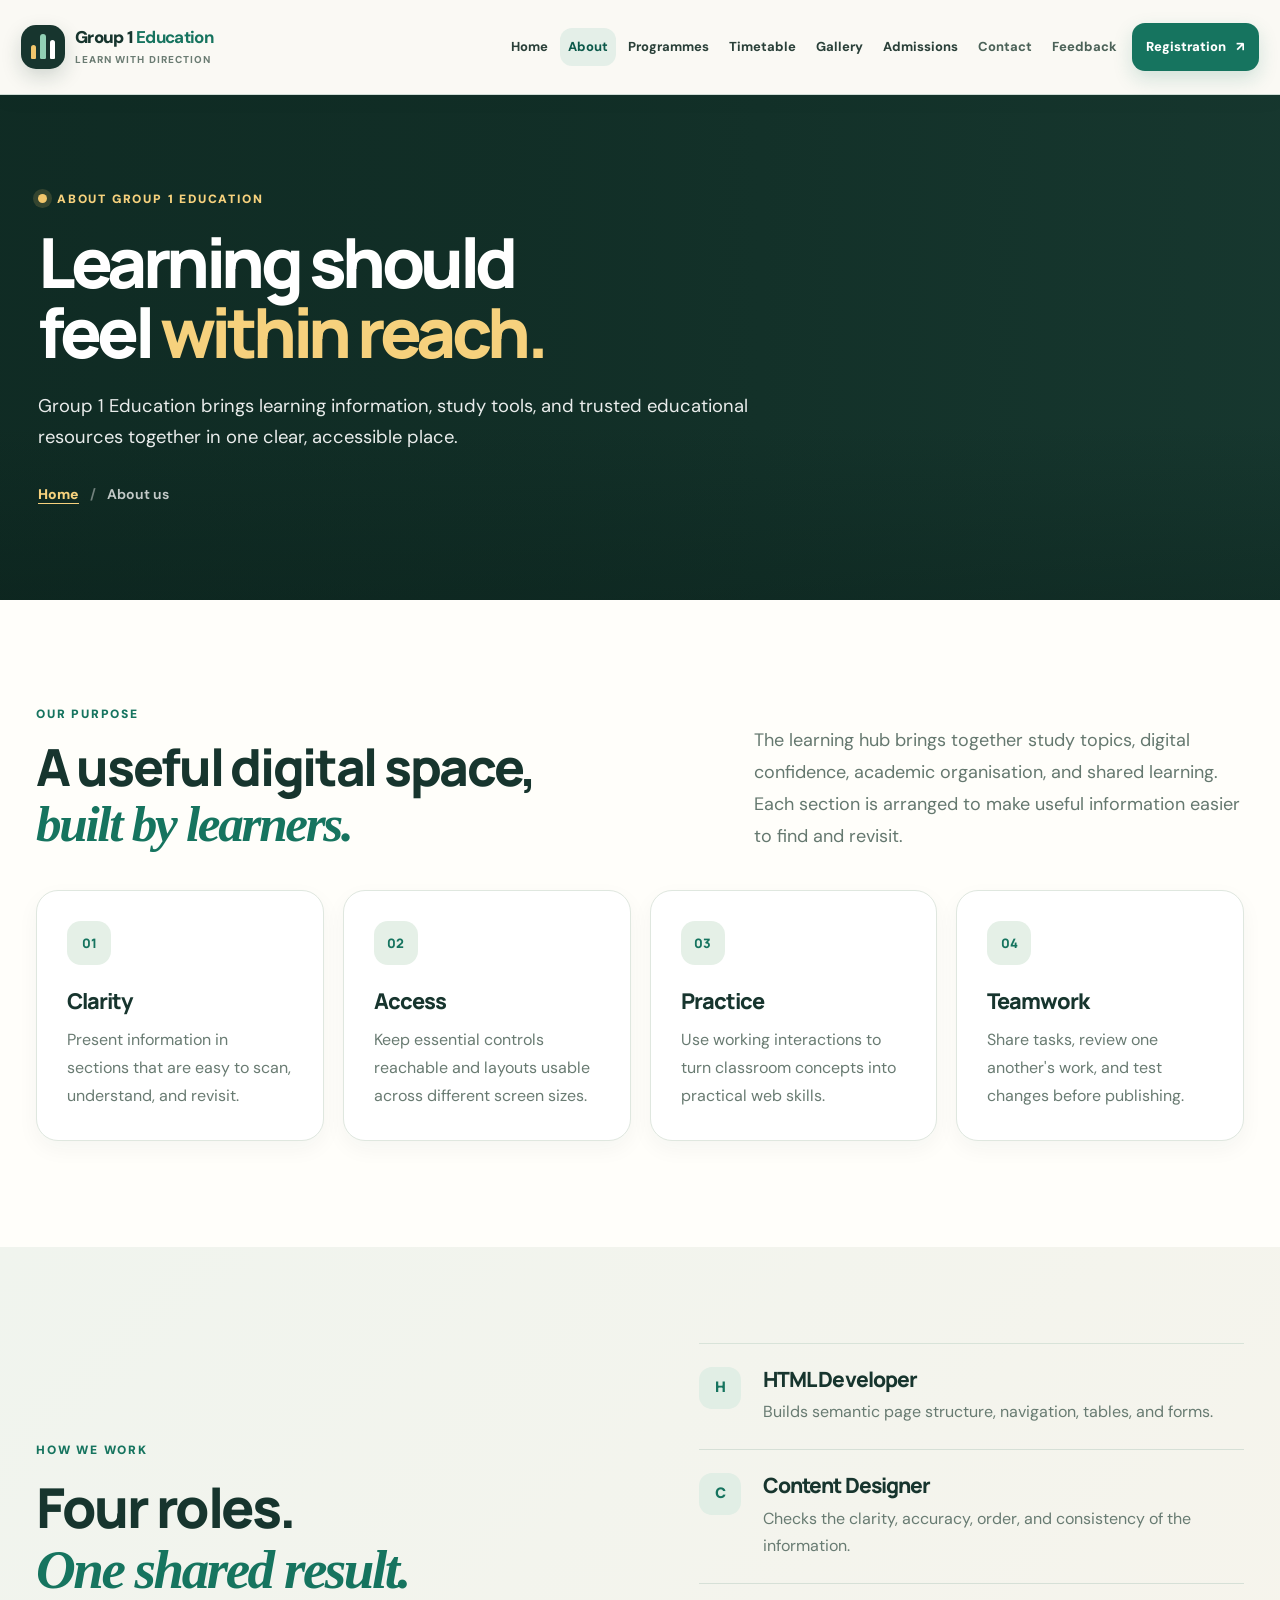
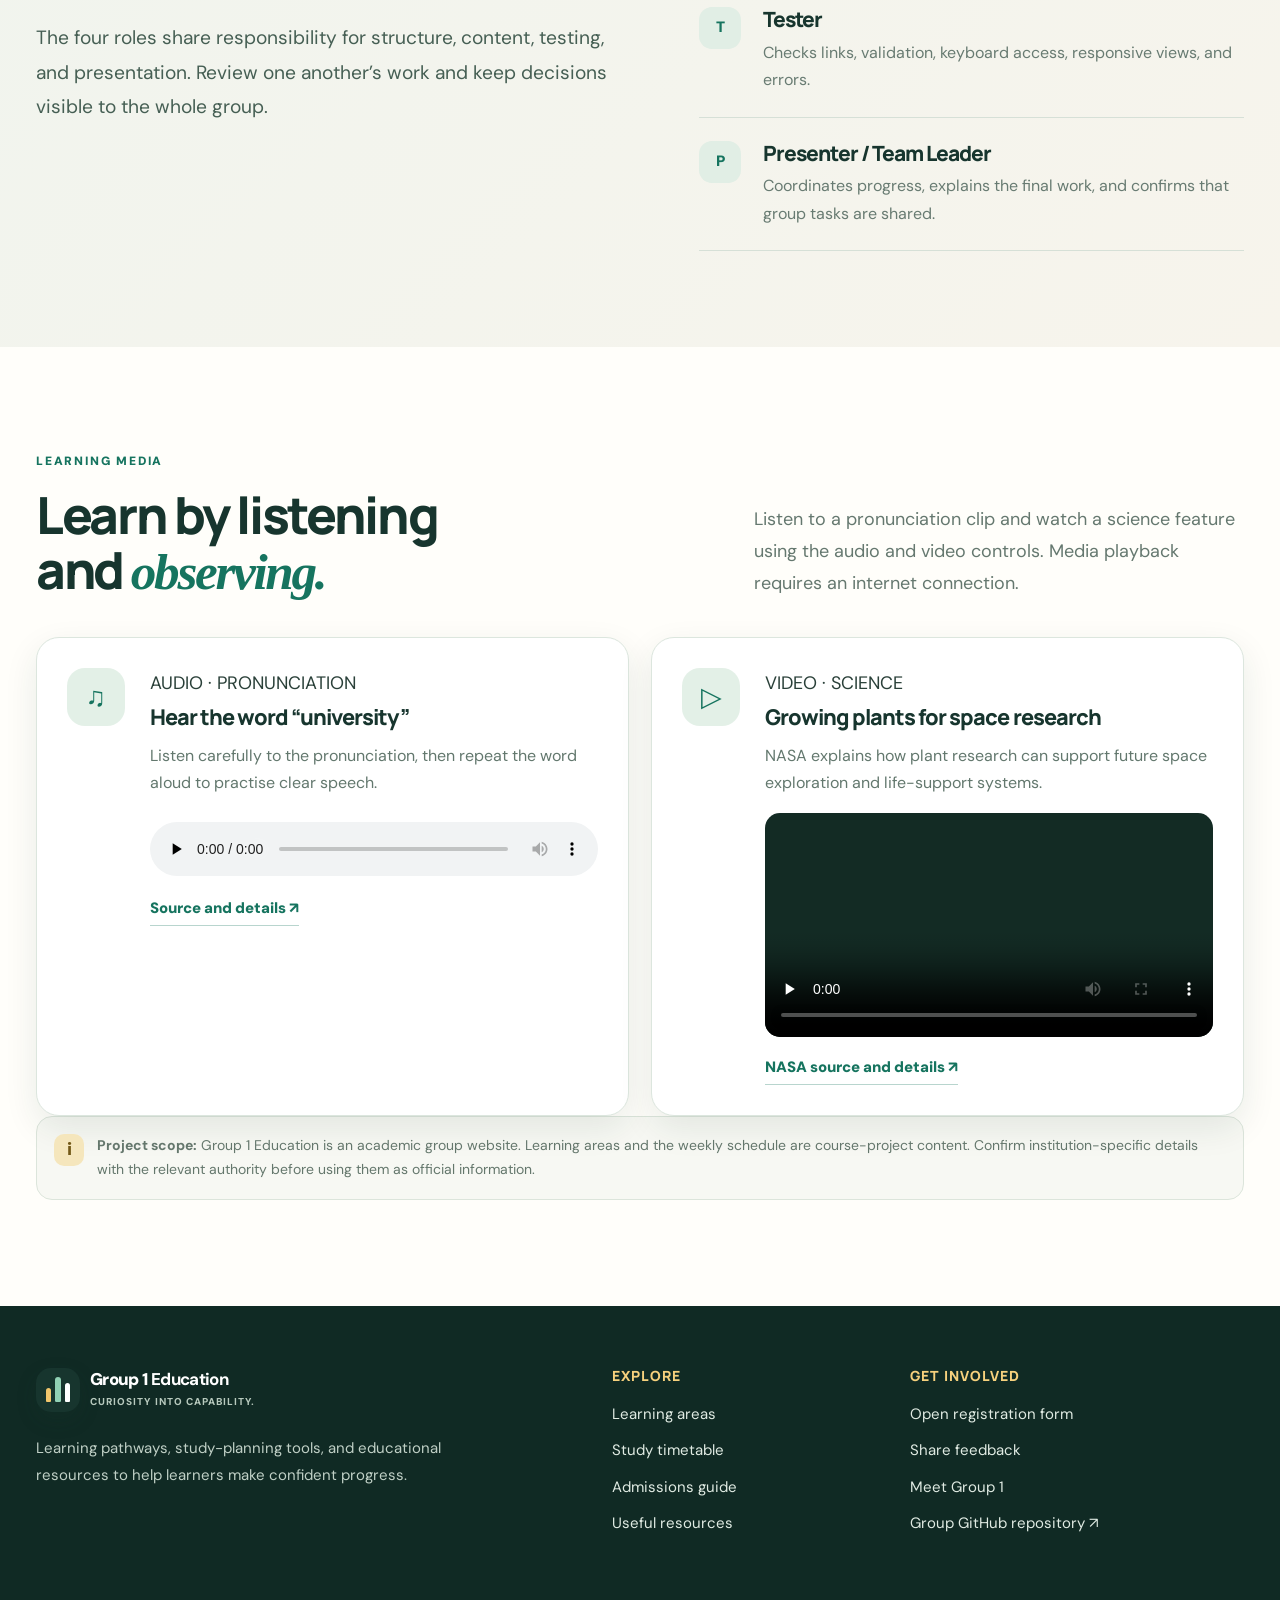
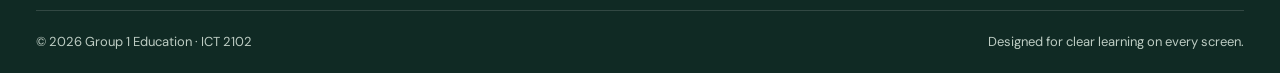
==== about.html @ 12e6d0f0 "Publish redesigned education website" ====
<!doctype html>
<html lang="en">
<head>
  <meta charset="utf-8">
  <meta name="viewport" content="width=device-width, initial-scale=1">
  <meta name="theme-color" content="#17352e">
  <meta name="description" content="Learn about the purpose, working principles, group roles, and educational media used in the ICT 2102 Group 1 Education project.">
  <title>About | Group 1 Education</title>
  <link rel="preconnect" href="https://fonts.googleapis.com">
  <link rel="preconnect" href="https://fonts.gstatic.com" crossorigin>
  <link href="https://fonts.googleapis.com/css2?family=DM+Sans:wght@400;500;600;700&family=Manrope:wght@400;500;600;700;800&display=swap" rel="stylesheet">
  <link rel="stylesheet" href="assets/css/styles.css">
  
  <script src="assets/js/main.js" defer></script>
</head>
<body id="top" data-page="about">
<a class="skip-link" href="#main-content">Skip to main content</a>
<header class="site-header">
  <div class="header-inner container">
    <a class="brand" href="index.html" aria-label="Group 1 Education home">
      <span class="brand-mark" aria-hidden="true"><span></span><span></span><span></span></span>
      <span class="brand-copy"><strong>Group 1 <span>Education</span></strong><small>Learn with direction</small></span>
    </a>
    <button class="menu-toggle" type="button" aria-expanded="false" aria-controls="primary-navigation"><span class="menu-icon" aria-hidden="true"></span><span class="menu-label">Menu</span></button>
    <nav class="primary-navigation" id="primary-navigation" aria-label="Main navigation"><a class="nav-link" href="index.html">Home</a><a class="nav-link" href="about.html" aria-current="page">About</a><a class="nav-link" href="programmes.html">Programmes</a><a class="nav-link" href="timetable.html">Timetable</a><a class="nav-link" href="gallery.html">Gallery</a><a class="nav-link" href="admissions.html">Admissions</a>
      <a class="nav-link nav-link-quiet" href="contact.html">Contact</a>
      <a class="nav-link nav-link-quiet" href="feedback.html">Feedback</a>
      <a class="nav-cta" href="student-registration.html">Registration <span aria-hidden="true">↗</span></a>
    </nav>
  </div>
</header>
<main id="main-content">
<section class="page-hero container">
  <div class="page-hero-copy"><p class="eyebrow"><span class="eyebrow-dot"></span>ABOUT GROUP 1 EDUCATION</p><h1>Learning should feel <span class="headline-accent">within reach.</span></h1><p class="lead">Group 1 Education brings learning information, study tools, and trusted educational resources together in one clear, accessible place.</p><div class="breadcrumb"><a href="index.html">Home</a><span aria-hidden="true">/</span><span>About us</span></div></div>
</section>
<section class="section container section-spacious"><div class="section-heading"><div><p class="eyebrow">OUR PURPOSE</p><h2>A useful digital space,<br><span class="serif-accent">built by learners.</span></h2></div><p class="section-intro">The learning hub brings together study topics, digital confidence, academic organisation, and shared learning. Each section is arranged to make useful information easier to find and revisit.</p></div>
<div class="value-grid"><article class="value-card"><span class="value-number">01</span><h3>Clarity</h3><p>Present information in sections that are easy to scan, understand, and revisit.</p></article><article class="value-card"><span class="value-number">02</span><h3>Access</h3><p>Keep essential controls reachable and layouts usable across different screen sizes.</p></article><article class="value-card"><span class="value-number">03</span><h3>Practice</h3><p>Use working interactions to turn classroom concepts into practical web skills.</p></article><article class="value-card"><span class="value-number">04</span><h3>Teamwork</h3><p>Share tasks, review one another's work, and test changes before publishing.</p></article></div></section>
<section class="section section-tint"><div class="container split-section"><div><p class="eyebrow">HOW WE WORK</p><h2>Four roles.<br><span class="serif-accent">One shared result.</span></h2><p class="body-large">The four roles share responsibility for structure, content, testing, and presentation. Review one another’s work and keep decisions visible to the whole group.</p></div><div class="role-list"><article><span class="role-badge">H</span><div><h3>HTML Developer</h3><p>Builds semantic page structure, navigation, tables, and forms.</p></div></article><article><span class="role-badge">C</span><div><h3>Content Designer</h3><p>Checks the clarity, accuracy, order, and consistency of the information.</p></div></article><article><span class="role-badge">T</span><div><h3>Tester</h3><p>Checks links, validation, keyboard access, responsive views, and errors.</p></div></article><article><span class="role-badge">P</span><div><h3>Presenter / Team Leader</h3><p>Coordinates progress, explains the final work, and confirms that group tasks are shared.</p></div></article></div></div></section>
<section class="section container section-spacious"><div class="section-heading"><div><p class="eyebrow">LEARNING MEDIA</p><h2>Learn by listening<br>and <span class="serif-accent">observing.</span></h2></div><p class="section-intro">Listen to a pronunciation clip and watch a science feature using the audio and video controls. Media playback requires an internet connection.</p></div>
<div class="media-learning-grid"><article class="media-learning-card"><div class="media-icon" aria-hidden="true">♫</div><div><span class="card-kicker">AUDIO · PRONUNCIATION</span><h3>Hear the word “university”</h3><p>Listen carefully to the pronunciation, then repeat the word aloud to practise clear speech.</p><audio controls preload="none" class="audio-player"><source src="https://commons.wikimedia.org/wiki/Special:Redirect/file/En-us-university.ogg" type="audio/ogg">Your browser does not support the audio element. <a href="https://commons.wikimedia.org/wiki/File:En-us-university.ogg">Open the audio source</a>.</audio><a class="subtle-link" href="https://commons.wikimedia.org/wiki/File:En-us-university.ogg" target="_blank" rel="noopener noreferrer">Source and details ↗</a></div></article>
<article class="media-learning-card media-video-card"><div class="media-icon" aria-hidden="true">▷</div><div><span class="card-kicker">VIDEO · SCIENCE</span><h3>Growing plants for space research</h3><p>NASA explains how plant research can support future space exploration and life-support systems.</p><video class="learning-video" controls preload="none" poster="https://images.unsplash.com/photo-1416879595882-3373a0480b5b?auto=format&fit=crop&w=1000&q=80"><source src="https://images-assets.nasa.gov/video/ksc_070104_plantg/ksc_070104_plantg~orig.mp4" type="video/mp4">Your browser cannot play this video. <a href="https://images.nasa.gov/details/ksc_070104_plantg">View the NASA video source</a>.</video><a class="subtle-link" href="https://images.nasa.gov/details/ksc_070104_plantg" target="_blank" rel="noopener noreferrer">NASA source and details ↗</a></div></article></div>
<div class="note-box"><span class="note-icon" aria-hidden="true">i</span><p><strong>Project scope:</strong> Group 1 Education is an academic group website. Learning areas and the weekly schedule are course-project content. Confirm institution-specific details with the relevant authority before using them as official information.</p></div></section>
</main>
<footer class="site-footer">
  <div class="container footer-main">
    <div class="footer-brand-block"><a class="brand brand-footer" href="index.html"><span class="brand-mark" aria-hidden="true"><span></span><span></span><span></span></span><span class="brand-copy"><strong>Group 1 <span>Education</span></strong><small>Curiosity into capability.</small></span></a><p>Learning pathways, study-planning tools, and educational resources to help learners make confident progress.</p></div>
    <div><h2 class="footer-title">Explore</h2><a href="programmes.html">Learning areas</a><a href="timetable.html">Study timetable</a><a href="admissions.html">Admissions guide</a><a href="contact.html">Useful resources</a></div>
    <div><h2 class="footer-title">Get involved</h2><a href="student-registration.html">Open registration form</a><a href="feedback.html">Share feedback</a><a href="about.html">Meet Group 1</a><a href="https://github.com/kisomapatrice/ICT-2102-Group1-Education" target="_blank" rel="noopener noreferrer">Group GitHub repository ↗</a></div>
  </div>
  <div class="container footer-bottom"><span>© <span data-current-year>2026</span> Group 1 Education · ICT 2102</span><span>Designed for clear learning on every screen.</span></div>
</footer>
<a class="back-to-top" href="#top" aria-label="Back to top">↑</a>
</body>
</html>
---- assets/css/styles.css ----
/* Design system v3 — full-bleed photographic heroes, editorial type and robust layouts. */
:root{
  --ink:#17352e;--ink-2:#244b40;--teal:#16745f;--teal-dark:#0c594a;
  --mint:#e6f1eb;--mint-2:#d4e7dc;--cream:#f8f6ef;--paper:#fffefa;
  --gold:#f1c66c;--gold-soft:#fff1d2;--coral:#c26b4e;--text:#2a4039;
  --muted:#667a72;--line:#dce5df;--white:#fff;
  --shadow:0 22px 70px rgba(20,51,43,.14);--shadow-soft:0 12px 34px rgba(20,51,43,.09);
  --radius:26px;--radius-sm:16px;--container:1320px;
  --font-sans:"DM Sans","Segoe UI",Roboto,Helvetica,Arial,sans-serif;
  --font-display:"Manrope","Segoe UI",Arial,sans-serif;
}

*{box-sizing:border-box}
html{scroll-behavior:smooth;scroll-padding-top:112px;background:var(--paper)}
body{margin:0;background:var(--paper);color:var(--text);font-family:var(--font-sans);font-size:18px;line-height:1.72;letter-spacing:0;-webkit-font-smoothing:antialiased;text-rendering:optimizeLegibility;overflow-x:hidden;overflow-wrap:break-word}
img,video{max-width:100%;height:auto}img{display:block}button,input,select,textarea{font:inherit}button,a{touch-action:manipulation}
[hidden]{display:none!important}
main,section,article,aside,figure,form,fieldset,.container,.form-grid,.registration-layout,.programme-card,.gallery-card-copy,.resource-card{min-width:0}
fieldset{min-inline-size:0}input,select,textarea,button{max-width:100%}
p{margin:0 0 1.05em}h1,h2,h3,h4{font-family:var(--font-display);color:var(--ink);font-weight:800;letter-spacing:-.045em;line-height:1.13;overflow-wrap:normal;word-break:normal;hyphens:none;text-wrap:balance;margin:0 0 .48em}
h1{font-size:clamp(3.2rem,5.7vw,5.9rem);line-height:1.02}
h2{font-size:clamp(2.5rem,4vw,4rem);line-height:1.08}
h3{font-size:clamp(1.28rem,1.7vw,1.7rem);line-height:1.23}
small{line-height:1.55}
a{color:var(--teal);text-underline-offset:4px;text-decoration-thickness:1px}
a:hover{color:var(--teal-dark)}
a:focus-visible,button:focus-visible,input:focus-visible,select:focus-visible,textarea:focus-visible,summary:focus-visible{outline:3px solid #e8b54c;outline-offset:3px}
.container{width:min(var(--container),calc(100% - 72px));margin-inline:auto}
.skip-link{position:absolute;top:-90px;left:20px;z-index:9999;padding:14px 20px;border-radius:12px;background:var(--gold);color:var(--ink);font-weight:850}
.skip-link:focus{top:14px}

/* A confident, legible site-wide header */
.site-header{position:sticky;top:0;z-index:500;background:rgba(250,249,244,.96);border-bottom:1px solid rgba(205,219,211,.95);box-shadow:0 4px 20px rgba(19,49,41,.045);backdrop-filter:blur(18px);-webkit-backdrop-filter:blur(18px)}
.header-inner.container{width:min(1380px,calc(100% - 56px));min-height:94px;display:flex;align-items:center;justify-content:space-between;gap:28px}
.brand{display:inline-flex;align-items:center;gap:13px;flex:0 0 auto;min-width:0;text-decoration:none}
.brand-mark{width:48px;height:48px;display:flex;gap:4px;align-items:flex-end;justify-content:center;padding:10px;border-radius:15px;background:var(--ink);box-shadow:0 8px 20px rgba(23,53,46,.18);flex-shrink:0}
.brand-mark span{width:6px;border-radius:5px 5px 2px 2px;background:var(--gold)}.brand-mark span:nth-child(1){height:14px}.brand-mark span:nth-child(2){height:25px;background:#91d1b5}.brand-mark span:nth-child(3){height:19px;background:#fff}
.brand-copy{display:flex;flex-direction:column;line-height:1.2}.brand-copy strong{font-size:19px;letter-spacing:-.65px;color:var(--ink);font-weight:900;white-space:nowrap}.brand-copy strong span{color:var(--teal);font-weight:700}.brand-copy small{font-size:11px;color:#6b7c73;letter-spacing:1.05px;text-transform:uppercase;margin-top:5px;font-weight:800;white-space:nowrap}
.primary-navigation{display:flex;align-items:center;gap:4px;min-width:0;flex:1;justify-content:flex-end}
.nav-link{display:inline-flex;align-items:center;justify-content:center;padding:12px 10px;border-radius:12px;color:#2a4039;font-size:15px;font-weight:750;text-decoration:none;white-space:nowrap;transition:background .18s,color .18s;line-height:1.25}
.nav-link:hover{background:#e8efe8;color:var(--teal-dark)}.nav-link[aria-current="page"]{background:#e4efe8;color:var(--teal-dark)}
.nav-link-quiet{color:#4b6258}.nav-cta{display:inline-flex;align-items:center;justify-content:center;gap:10px;padding:15px 18px;margin-left:7px;border-radius:13px;background:var(--teal);color:#fff;font-size:15px;font-weight:850;text-decoration:none;white-space:nowrap;box-shadow:0 8px 19px rgba(22,116,95,.18);transition:transform .18s,background .18s,box-shadow .18s}
.nav-cta:hover,.nav-cta[aria-current="page"]{background:var(--ink);color:#fff;transform:translateY(-1px);box-shadow:0 10px 24px rgba(23,53,46,.2)}
.menu-toggle{display:none;align-items:center;justify-content:center;gap:10px;min-height:48px;padding:11px 15px;border:1px solid #d3dfd7;border-radius:13px;background:#fff;color:var(--ink);font-size:15px;font-weight:850;cursor:pointer}
.menu-icon{position:relative;width:20px;height:14px;border-top:2px solid currentColor;border-bottom:2px solid currentColor}.menu-icon::after{content:"";position:absolute;left:0;right:0;top:5px;border-top:2px solid currentColor}

/* Full-bleed home hero: the words sit directly over the photograph. */
.home-hero.container{width:100%;max-width:none;margin:0;position:relative;isolation:isolate;display:flex;align-items:center;min-height:680px;padding:0 max(38px,calc((100vw - 1320px)/2));overflow:hidden;background-color:#193b32;background-image:linear-gradient(90deg,rgba(12,37,31,.78) 0%,rgba(12,37,31,.63) 37%,rgba(12,37,31,.36) 66%,rgba(12,37,31,.13) 100%),url("https://images.unsplash.com/photo-1522202176988-66273c2fd55f?auto=format&fit=crop&w=2000&q=88");background-size:cover;background-position:center 43%;background-repeat:no-repeat;border:0}
.home-hero::after{content:"";position:absolute;z-index:-1;inset:0;background:linear-gradient(0deg,rgba(8,28,23,.36),transparent 28%);pointer-events:none}
.home-hero-copy{position:relative;z-index:2;width:min(960px,100%);padding:95px 0 110px;color:#fff}
.home-hero-copy h1{max-width:950px;margin:0 0 28px;color:#fff;font-size:clamp(4rem,6.25vw,7.1rem);line-height:.99;letter-spacing:-.065em}
.headline-accent{color:#f6d17d}.serif-accent{font-family:Georgia,"Times New Roman",serif;font-weight:600;font-style:italic;letter-spacing:-.045em;color:var(--teal)}
.home-hero-copy .lead{max-width:730px;color:rgba(255,255,255,.91);font-size:clamp(1.18rem,1.5vw,1.42rem);line-height:1.72;margin:0}
.home-hero-visual{display:none!important}
.eyebrow{display:flex;align-items:center;gap:10px;margin:0 0 20px;color:var(--teal);font-size:12px;font-weight:900;letter-spacing:1.8px;line-height:1.35;text-transform:uppercase}
.home-hero .eyebrow,.page-hero .eyebrow{color:#f6d17d}
.eyebrow-dot{display:inline-block;width:9px;height:9px;border-radius:50%;background:var(--gold);box-shadow:0 0 0 5px rgba(241,198,108,.16);flex:0 0 auto}
.hero-actions{display:flex;align-items:center;flex-wrap:wrap;gap:14px;margin-top:34px}
.button{display:inline-flex;align-items:center;justify-content:center;gap:12px;min-height:56px;padding:15px 24px;border:1px solid transparent;border-radius:14px;font-size:16px;font-weight:850;line-height:1.25;text-decoration:none;cursor:pointer;transition:transform .18s,background .18s,color .18s,border-color .18s,box-shadow .18s;overflow-wrap:normal}
.button:hover{transform:translateY(-2px)}.button-primary{background:var(--teal);color:#fff;box-shadow:0 10px 24px rgba(13,89,72,.16)}.button-primary:hover{background:var(--ink);color:#fff}.button-secondary{background:#fff;color:var(--ink);border-color:#d7e0da}.button-secondary:hover{background:#edf4ee;color:var(--ink);border-color:#b8cec0}.button-light{background:#fff;color:var(--ink);box-shadow:0 12px 28px rgba(0,0,0,.12)}.button-light:hover{background:#f4d98f;color:var(--ink)}.button-ghost-light{background:rgba(255,255,255,.08);color:#fff;border-color:rgba(255,255,255,.48)}.button-ghost-light:hover{background:rgba(255,255,255,.16);color:#fff}.button-full{width:100%;margin-top:10px}
.home-hero .button-primary{background:var(--gold);color:#18362e;box-shadow:0 12px 27px rgba(0,0,0,.16)}.home-hero .button-primary:hover{background:#ffe0a0;color:#18362e}.home-hero .button-secondary{background:rgba(255,255,255,.08);border-color:rgba(255,255,255,.58);color:#fff;backdrop-filter:blur(7px)}.home-hero .button-secondary:hover{background:rgba(255,255,255,.16)}
.trust-row{display:flex;align-items:flex-start;gap:11px;color:rgba(255,255,255,.82);font-size:15px;line-height:1.6;margin-top:29px;max-width:650px}.trust-check{display:inline-flex;align-items:center;justify-content:center;width:24px;height:24px;border-radius:50%;background:rgba(145,209,181,.18);color:#aee2c8;font-weight:900;flex:0 0 24px}

/* The four page areas use individual, meaningful photographic backgrounds. */
.page-hero.container{position:relative;isolation:isolate;display:flex;align-items:center;width:100%;max-width:none;min-height:505px;margin:0;padding:85px max(38px,calc((100vw - 1320px)/2)) 83px;border:0;border-radius:0;overflow:hidden;background-color:#193b32;background-position:center;background-repeat:no-repeat;background-size:cover}
.page-hero.container::after{content:"";position:absolute;z-index:-1;inset:0;background:linear-gradient(0deg,rgba(8,28,23,.33),transparent 35%);pointer-events:none}
body[data-page="about"] .page-hero{background-image:linear-gradient(90deg,rgba(13,39,32,.78) 0%,rgba(13,39,32,.62) 43%,rgba(13,39,32,.20) 100%),url("https://images.unsplash.com/photo-1498243691581-b145c3f54a5a?auto=format&fit=crop&w=2000&q=88")}
body[data-page="programmes"] .page-hero{background-image:linear-gradient(90deg,rgba(13,39,32,.78) 0%,rgba(13,39,32,.62) 43%,rgba(13,39,32,.18) 100%),url("https://images.unsplash.com/photo-1519389950473-47ba0277781c?auto=format&fit=crop&w=2000&q=88")}
body[data-page="timetable"] .page-hero{background-image:linear-gradient(90deg,rgba(13,39,32,.78) 0%,rgba(13,39,32,.62) 43%,rgba(13,39,32,.18) 100%),url("https://images.unsplash.com/photo-1506784983877-45594efa4cbe?auto=format&fit=crop&w=2000&q=88")}
body[data-page="gallery"] .page-hero{background-image:linear-gradient(90deg,rgba(13,39,32,.78) 0%,rgba(13,39,32,.62) 43%,rgba(13,39,32,.18) 100%),url("https://images.unsplash.com/photo-1523580494863-6f3031224c94?auto=format&fit=crop&w=2000&q=88")}
body[data-page="admissions"] .page-hero{background-image:linear-gradient(90deg,rgba(13,39,32,.78) 0%,rgba(13,39,32,.62) 43%,rgba(13,39,32,.18) 100%),url("https://images.unsplash.com/photo-1456513080510-7bf3a84b82f8?auto=format&fit=crop&w=2000&q=88")}
body[data-page="registration"] .page-hero{background-image:linear-gradient(90deg,rgba(13,39,32,.78) 0%,rgba(13,39,32,.62) 43%,rgba(13,39,32,.20) 100%),url("https://images.unsplash.com/photo-1588072432836-e10032774350?auto=format&fit=crop&w=2000&q=88")}
body[data-page="feedback"] .page-hero{background-image:linear-gradient(90deg,rgba(13,39,32,.78) 0%,rgba(13,39,32,.62) 43%,rgba(13,39,32,.17) 100%),url("https://images.unsplash.com/photo-1524178232363-1fb2b075b655?auto=format&fit=crop&w=2000&q=88")}
body[data-page="contact"] .page-hero{background-image:linear-gradient(90deg,rgba(13,39,32,.78) 0%,rgba(13,39,32,.62) 43%,rgba(13,39,32,.18) 100%),url("https://images.unsplash.com/photo-1497633762265-9d179a990aa6?auto=format&fit=crop&w=2000&q=88")}
.page-hero-copy{position:relative;z-index:2;width:min(920px,100%);max-width:920px;margin:0}
.page-hero-copy h1{max-width:930px;margin:0 0 24px;color:#fff;font-size:clamp(3.45rem,5.4vw,6.25rem);line-height:1.01;letter-spacing:-.065em}
.page-hero-copy .lead{max-width:760px;margin:0;color:rgba(255,255,255,.91);font-size:clamp(1.15rem,1.38vw,1.38rem);line-height:1.72}
.page-hero-media{display:none!important}
.breadcrumb{display:flex;flex-wrap:wrap;align-items:center;gap:11px;margin-top:28px;color:rgba(255,255,255,.75);font-size:14px;font-weight:650}
.breadcrumb a{color:#f6d17d;font-weight:850}.breadcrumb span[aria-hidden="true"]{opacity:.55}

/* Strong rhythm, generous whitespace, substantial content cards */
.section{padding-block:88px}.section-spacious{padding-block:106px}.section-tint{background:linear-gradient(135deg,#f0f4ee 0%,#f7f4ec 100%);padding-block:96px}
.section-heading{display:flex;justify-content:space-between;align-items:flex-end;gap:45px;margin-bottom:38px}
.section-heading>div{max-width:760px}.section-heading .eyebrow{margin-bottom:17px}.section-heading h2{margin:0;font-size:clamp(2.6rem,4vw,4.1rem)}
.section-intro{max-width:490px;margin:0;color:#65786f;font-size:18px;line-height:1.78}.section-intro-left{max-width:720px;margin-top:15px}
.body-large{max-width:760px;font-size:clamp(1.12rem,1.5vw,1.35rem);line-height:1.8;color:#465f54}
.proof-strip{background:var(--ink);color:#fff;border-top:1px solid rgba(255,255,255,.08);border-bottom:1px solid rgba(255,255,255,.08)}
.proof-grid{display:grid;grid-template-columns:repeat(3,minmax(0,1fr)) minmax(250px,1.25fr);gap:28px;align-items:center;padding-block:30px}
.proof-grid>div:not(.proof-note){display:flex;align-items:center;gap:15px;border-right:1px solid rgba(255,255,255,.16);min-height:57px;padding-right:18px}
.proof-grid strong{font-family:var(--font-display);font-size:42px;line-height:1;color:var(--gold);letter-spacing:-.05em}.proof-grid span:not(.proof-star){font-size:15px;line-height:1.45;color:rgba(255,255,255,.8);max-width:140px}
.proof-note{display:flex;align-items:center;gap:13px}.proof-star{font-size:25px;color:var(--gold)}.proof-note p{margin:0;color:#f2f3ea;font-size:15px;line-height:1.55}
.feature-grid{display:grid;grid-template-columns:repeat(3,minmax(0,1fr));gap:22px}
.feature-card{position:relative;isolation:isolate;display:flex;flex-direction:column;align-items:flex-start;min-height:390px;padding:31px;border:1px solid rgba(255,255,255,.16);border-radius:25px;overflow:hidden;background-color:#23493e;background-size:cover;background-position:center;text-decoration:none;color:#fff;box-shadow:var(--shadow-soft);transition:transform .25s,box-shadow .25s}
.feature-card:nth-child(1){background-image:url("https://images.unsplash.com/photo-1516321318423-f06f85e504b3?auto=format&fit=crop&w=1100&q=84")}
.feature-card:nth-child(2){background-image:url("https://images.unsplash.com/photo-1434030216411-0b793f4b4173?auto=format&fit=crop&w=1100&q=84")}
.feature-card:nth-child(3){background-image:url("https://images.unsplash.com/photo-1523240795612-9a054b0db644?auto=format&fit=crop&w=1100&q=84")}
.feature-card::before{content:"";position:absolute;z-index:-1;inset:0;background:linear-gradient(180deg,rgba(13,42,34,.28) 0%,rgba(13,42,34,.64) 52%,rgba(13,42,34,.89) 100%);transition:background .2s}
.feature-card:hover{transform:translateY(-6px);box-shadow:0 25px 55px rgba(13,42,34,.2);color:#fff}.feature-card:hover::before{background:linear-gradient(180deg,rgba(13,42,34,.20) 0%,rgba(13,42,34,.61) 52%,rgba(13,42,34,.88) 100%)}
.feature-card>*{position:relative;z-index:1}.feature-card .card-kicker{color:#f5d17d;font-size:12px;letter-spacing:1.5px;font-weight:900}.feature-symbol{display:grid;place-items:center;width:57px;height:57px;margin:39px 0 22px;border:1px solid rgba(255,255,255,.35);border-radius:17px;background:rgba(255,255,255,.14);color:#fff;font-size:27px;backdrop-filter:blur(8px)}
.feature-symbol-teal{color:#c4f1de}.feature-symbol-gold{color:#ffe1a0}.feature-card h3{margin:0 0 13px;color:#fff;font-size:clamp(1.5rem,2vw,2rem);line-height:1.14;letter-spacing:-.04em}.feature-card p{max-width:370px;margin:0;color:rgba(255,255,255,.88);font-size:16px;line-height:1.7}.card-link{display:inline-flex;align-items:center;gap:10px;margin-top:auto;padding-top:23px;color:#f6d17d;font-size:15px;font-weight:900}.feature-card:last-child{grid-column:auto}
.split-section{display:grid;grid-template-columns:minmax(0,1fr) minmax(0,.95fr);gap:clamp(42px,7vw,105px);align-items:center}.split-section h2{font-size:clamp(2.6rem,4.3vw,4.35rem);margin-bottom:22px}.split-section .body-large{margin-bottom:27px}
.principles-list{border-top:1px solid #d6e0d7}.principles-list article,.role-list article{display:grid;grid-template-columns:48px minmax(0,1fr);gap:18px;padding:23px 0;border-bottom:1px solid #d6e0d7}.principles-list article>span{display:grid;place-items:center;width:42px;height:42px;border-radius:13px;background:#dfece3;color:var(--teal);font-weight:900;font-size:13px}.principles-list h3,.role-list h3{font-size:21px;margin:0 0 6px}.principles-list p,.role-list p{margin:0;color:#687b72;font-size:16px;line-height:1.72}
.cta-banner{position:relative;isolation:isolate;overflow:hidden;display:flex;align-items:center;justify-content:space-between;gap:40px;padding:63px 70px;border-radius:32px;background:radial-gradient(circle at 87% 18%,rgba(241,198,108,.22),transparent 27%),linear-gradient(135deg,#17382f,#0d5547);color:#fff;box-shadow:var(--shadow)}
.cta-copy{position:relative;z-index:1;max-width:770px}.eyebrow-light{color:#f6d17d}.cta-banner h2{color:#fff;font-size:clamp(2.9rem,4.7vw,4.8rem);line-height:1.02;margin:0 0 20px}.cta-banner h2 em{font-family:Georgia,serif;color:#f6d17d;font-weight:600}.cta-banner p:not(.eyebrow){max-width:660px;color:rgba(255,255,255,.82);font-size:18px;line-height:1.75}.cta-banner .hero-actions{margin-top:28px}.cta-decoration{position:relative;flex:0 0 220px;width:220px;height:220px;display:grid;place-items:center}.orbit{position:absolute;display:block;border:1px solid rgba(246,209,125,.45);border-radius:50%;transform:rotate(-35deg)}.orbit-one{width:230px;height:115px}.orbit-two{width:184px;height:184px;border-color:rgba(255,255,255,.22)}.orbit-core{display:grid;place-items:center;width:90px;height:90px;border-radius:29px;background:var(--gold);color:var(--ink);font-size:30px;font-weight:950;box-shadow:0 12px 38px rgba(0,0,0,.18)}

/* Programmes: responsive catalogue, high readability */
.catalogue-toolbar{display:flex;align-items:flex-end;justify-content:space-between;gap:45px;margin-bottom:31px}.catalogue-toolbar h2{font-size:clamp(2.5rem,4vw,3.8rem);margin-bottom:12px}.catalogue-search{width:min(400px,100%);flex:0 0 min(400px,100%)}.catalogue-search>label{display:block;margin-bottom:9px;font-size:14px;font-weight:850;color:var(--ink)}
.search-control{display:flex;align-items:center;gap:9px;padding:0 12px;border:1px solid #cad8ce;border-radius:14px;background:#fff;box-shadow:0 5px 16px rgba(23,53,46,.035)}.search-control>span{color:var(--teal);font-size:25px}.search-control input{min-height:54px;flex:1;border:0!important;outline:none!important;box-shadow:none!important;background:transparent;font-size:16px;min-width:0}.clear-search{width:30px;height:30px;border:0;border-radius:8px;background:#edf3ed;color:var(--ink);font-size:20px;cursor:pointer}.search-feedback{margin:8px 0 0;font-size:13px;color:var(--muted)}
.filter-row{display:flex;flex-wrap:wrap;gap:9px;margin:26px 0}.filter-chip{padding:11px 16px;border:1px solid #d8e2da;border-radius:999px;background:#fff;color:#4e655b;font-size:14px;font-weight:800;cursor:pointer;transition:background .18s,border-color .18s,color .18s}.filter-chip:hover,.filter-chip.is-active{background:var(--ink);border-color:var(--ink);color:#fff}
.programme-index,.programme-table-wrap{border:1px solid #dce6de;border-radius:20px;background:#fff;overflow:hidden;box-shadow:0 10px 27px rgba(23,53,46,.045)}.programme-index summary{display:flex;align-items:center;justify-content:space-between;gap:16px;padding:19px 23px;color:var(--ink);font-size:17px;font-weight:850;cursor:pointer;list-style:none}.programme-index summary::-webkit-details-marker{display:none}.programme-index summary span{color:var(--teal);font-size:22px}.programme-index ul{display:grid;grid-template-columns:repeat(3,minmax(0,1fr));gap:8px;margin:0;padding:0 25px 23px 42px}.programme-index li{padding:6px 4px;color:var(--teal);font-size:15px}.programme-index a{color:#334d42;font-weight:750}
.programme-grid{display:grid;grid-template-columns:repeat(3,minmax(0,1fr));gap:21px;align-items:stretch}.programme-card{display:flex;flex-direction:column;padding:29px;border:1px solid #e0e8e0;border-radius:23px;background:#fff;box-shadow:0 9px 25px rgba(23,53,46,.045);transition:transform .2s,box-shadow .2s,border-color .2s}.programme-card:hover{transform:translateY(-4px);border-color:#b9d4c4;box-shadow:0 17px 38px rgba(23,53,46,.09)}.programme-card-top{display:flex;align-items:center;justify-content:space-between;gap:12px;margin-bottom:23px}.programme-number{display:grid;place-items:center;width:42px;height:42px;border-radius:13px;background:#e6f1e9;color:var(--teal);font-size:13px;font-weight:900}.programme-category{padding:7px 10px;border-radius:999px;background:#f4f2e8;color:#5d6f43;font-size:12px;font-weight:850}.programme-card h2{margin:0 0 13px;font-size:clamp(1.32rem,1.7vw,1.65rem);line-height:1.25;letter-spacing:-.035em}.programme-card>p{margin:0 0 22px;color:#65776f;font-size:16px;line-height:1.75}.programme-details{margin-top:auto;border-top:1px solid #e3eae4;padding-top:15px}.programme-details summary{list-style:none;display:flex;justify-content:space-between;gap:10px;color:var(--teal);font-size:14px;font-weight:850;cursor:pointer}.programme-details summary::-webkit-details-marker{display:none}.programme-details ul{margin:13px 0 0;padding-left:21px;color:#687a71;font-size:15px;line-height:1.8}.programme-table-section{margin-top:82px;padding-top:65px;border-top:1px solid #dce5de}.programme-table-wrap{overflow-x:auto}.programme-table{width:100%;min-width:850px;border-collapse:collapse;text-align:left}.programme-table caption{caption-side:top;padding:18px 23px;text-align:left;color:var(--muted);font-size:14px}.programme-table thead{background:var(--ink);color:white}.programme-table th,.programme-table td{padding:19px 20px;border-bottom:1px solid #e3ebe4;vertical-align:top;font-size:15px;line-height:1.7}.programme-table thead th{font-size:12px;text-transform:uppercase;letter-spacing:1px;color:#eaf4ee}.programme-table tbody th[scope=row]{font-weight:850;color:var(--ink);min-width:190px}.programme-table tbody tr:nth-child(even){background:#f6f8f3}.programme-table tbody tr:hover{background:#eaf2e9}

/* Timetable: legible at large and small widths */
.schedule-filter{display:flex;align-items:center;gap:13px;flex-wrap:wrap;margin:0 0 20px}.schedule-filter label{font-size:15px;font-weight:850;color:var(--ink)}.schedule-filter select{min-width:220px;min-height:50px;padding:10px 14px;border:1px solid #cad8ce;border-radius:12px;background:#fff;color:var(--ink);font-size:15px}.schedule-summary{margin:0 0 17px;color:#687a71;font-size:15px}.schedule-table-wrap{overflow-x:auto;border:1px solid #dce6de;border-radius:22px;background:white;box-shadow:var(--shadow-soft)}.schedule-table{width:100%;min-width:780px;border-collapse:collapse;text-align:left}.schedule-table thead{background:var(--ink);color:#fff}.schedule-table th{padding:20px 22px;color:#fff;font-size:12px;letter-spacing:1px;text-transform:uppercase}.schedule-table td{padding:22px;border-bottom:1px solid #e8eee8;color:#53695e;font-size:16px;line-height:1.6;vertical-align:top}.schedule-table tbody tr:nth-child(even){background:#f7f8f3}.schedule-table tbody tr:hover{background:#edf4ed}.schedule-table td strong{display:block;color:var(--ink);font-size:17px}.schedule-table tr:last-child td{border-bottom:0}.day-pill{display:inline-block;padding:6px 10px;border-radius:999px;background:#e2f0e6;color:var(--teal);font-size:12px;font-weight:900;white-space:nowrap}

/* Gallery and media */
.gallery-grid{display:grid;grid-template-columns:repeat(3,minmax(0,1fr));gap:21px}.gallery-item,.gallery-card{min-width:0;border:1px solid #dfe7df;border-radius:23px;overflow:hidden;background:white;box-shadow:0 9px 25px rgba(23,53,46,.06);transition:transform .2s,box-shadow .2s}.gallery-item:hover,.gallery-card:hover{transform:translateY(-4px);box-shadow:0 18px 38px rgba(23,53,46,.12)}.gallery-item img,.gallery-card img{width:100%;aspect-ratio:1.35/1;object-fit:cover}.gallery-card-copy{padding:22px}.gallery-card-copy strong{display:block;color:var(--ink);font-family:var(--font-display);font-size:20px;line-height:1.3}.gallery-card-copy p{margin:8px 0 0;color:#697b72;font-size:15px;line-height:1.7}.gallery-note{display:flex;gap:22px;align-items:center;padding:30px;border:1px solid #dce6de;border-radius:23px;background:#fff}.gallery-note-mark{display:grid;place-items:center;width:75px;height:75px;flex:0 0 75px;border-radius:22px;background:#e4f0e7;color:var(--teal);font-size:34px}.gallery-note h3{margin:0 0 8px}.gallery-note p{margin:0;color:#667970}.lightbox{width:min(1050px,calc(100% - 40px));max-width:1000px;padding:20px;border:0;border-radius:24px;background:#f9faf6;color:var(--ink);box-shadow:0 30px 100px rgba(0,0,0,.4)}.lightbox::backdrop{background:rgba(7,27,22,.83);backdrop-filter:blur(5px)}.lightbox img{width:100%;max-height:75vh;object-fit:contain;border-radius:14px;background:#e3eae3}.lightbox-close{display:block;margin:0 0 12px auto;width:45px;height:45px;border:0;border-radius:13px;background:#e5eee7;color:var(--ink);font-size:23px;cursor:pointer}.lightbox-caption{margin:14px 4px 2px;font-size:16px;color:#51695d}
.media-learning-grid{display:grid;grid-template-columns:repeat(2,minmax(0,1fr));gap:22px}.media-learning-card{display:grid;grid-template-columns:62px minmax(0,1fr);gap:21px;padding:30px;border:1px solid #dce6de;border-radius:23px;background:white;box-shadow:var(--shadow-soft)}.media-icon{display:grid;place-items:center;width:58px;height:58px;border-radius:18px;background:#e3f0e7;color:var(--teal);font-size:27px}.media-learning-card h3{margin:5px 0 11px}.media-learning-card p{color:#63786e;font-size:16px;line-height:1.7}.audio-player{width:100%;margin:9px 0 6px}.learning-video{display:block;width:100%;max-height:330px;margin:14px 0;border-radius:15px;background:#132b24}.subtle-link{font-weight:850;font-size:14px}

/* Admissions, steps and calculators */
.steps-grid{display:grid;grid-template-columns:repeat(3,minmax(0,1fr));gap:20px}.step-card,.value-card{padding:30px;border:1px solid #dfe7df;border-radius:22px;background:#fff;box-shadow:0 8px 22px rgba(23,53,46,.045)}.step-number,.value-number{display:grid;place-items:center;width:44px;height:44px;margin-bottom:23px;border-radius:14px;background:#e5f0e7;color:var(--teal);font-size:13px;font-weight:950}.step-card h3,.value-card h3{margin-bottom:11px}.step-card p,.value-card p{margin:0;color:#697b72;font-size:16px;line-height:1.75}.value-grid{display:grid;grid-template-columns:repeat(4,minmax(0,1fr));gap:19px}.value-number{font-family:var(--font-display)}.fee-section{display:grid;grid-template-columns:minmax(0,1fr) minmax(360px,.86fr);gap:55px;align-items:start}.calculator-card{padding:35px;border:1px solid #dce6de;border-radius:26px;background:white;box-shadow:var(--shadow-soft)}.calculator-heading{display:flex;align-items:center;gap:15px;margin-bottom:22px}.calculator-symbol{display:grid;place-items:center;width:52px;height:52px;border-radius:16px;background:#e3f0e7;color:var(--teal);font-size:25px}.calculator-heading h3{margin:0}.calculator-heading p{margin:5px 0 0;color:var(--muted);font-size:14px}.calculator-card .field{margin-bottom:19px}.calculator-card input{width:100%;min-height:55px;padding:14px;border:1px solid #cad8ce;border-radius:12px;background:#fff;color:var(--ink)}.calculator-result{margin-top:22px;padding:23px;border-radius:18px;background:var(--ink);color:#fff}.calculator-result span{display:block;color:rgba(255,255,255,.73);font-size:14px}.calculator-result output{display:block;margin:9px 0;color:var(--gold);font-family:var(--font-display);font-size:clamp(2rem,3vw,2.9rem);font-weight:900;letter-spacing:-.05em;line-height:1.18;overflow-wrap:anywhere}.calculator-result p{margin:0;color:rgba(255,255,255,.77);font-size:14px;line-height:1.6}.checklist-panel,.admissions-checklist{padding:30px;border:1px solid #dce5dd;border-radius:23px;background:#fff}.checklist-panel h3{margin-bottom:20px}.check-item{display:flex;align-items:flex-start;gap:13px;padding:15px 0;border-bottom:1px solid #e6ece5;color:#50665a;font-size:16px;line-height:1.65;cursor:pointer}.check-item input{width:20px;height:20px;flex:0 0 20px;margin-top:3px;accent-color:var(--teal)}.small-note{color:#738279;font-size:13px;line-height:1.65}.inline-cta{display:flex;align-items:center;justify-content:space-between;gap:25px;padding:28px 33px;border-radius:22px;background:#e6f0e6}.inline-cta h2{font-size:clamp(1.8rem,3vw,2.6rem);margin:0}.inline-cta p{margin:0;color:#61776b}

/* Registration/feedback: safe grid sizing prevents cards from overlapping fields. */
.registration-layout{display:grid;grid-template-columns:minmax(0,1fr) minmax(285px,340px);gap:40px;align-items:start;width:min(1380px,calc(100% - 72px));margin-inline:auto}
.registration-main,.registration-aside,.application-form,.form-section,.field{min-width:0;max-width:100%}.registration-main{width:100%}.form-intro{max-width:850px;margin-bottom:25px}.form-intro h2{font-size:clamp(2.45rem,3.8vw,3.8rem);margin:0 0 13px}.form-intro>p:last-child{max-width:760px;color:#66786f;font-size:17px;line-height:1.75}
.privacy-callout{display:flex;align-items:flex-start;gap:15px;margin:22px 0 26px;padding:21px;border:1px solid #eadcae;border-radius:17px;background:#fff8e8;color:#66572e}.privacy-callout p{margin:0;color:#66572e;font-size:15px;line-height:1.7}.note-icon{display:grid;place-items:center;width:32px;height:32px;flex:0 0 32px;border-radius:10px;background:#f5e6bc;color:#725816;font-weight:950}
.application-form{width:100%;min-width:0}.form-section{display:block;overflow:visible;width:100%;margin:0 0 22px;padding:28px;border:1px solid #dce6de;border-radius:23px;background:#fff;box-shadow:0 9px 25px rgba(23,53,46,.045)}.form-section legend{display:block;max-width:100%;padding:0 12px 0 0;color:var(--ink);font-size:21px;font-weight:900;line-height:1.4;white-space:normal;letter-spacing:-.035em}.form-section legend span{display:inline-grid;place-items:center;width:34px;height:34px;margin-right:9px;border-radius:11px;background:#e2efe5;color:var(--teal);font-size:12px;letter-spacing:0;vertical-align:middle}
.form-grid{display:grid;grid-template-columns:repeat(2,minmax(0,1fr));column-gap:28px;row-gap:23px;padding-top:15px}.field{display:flex;flex-direction:column;gap:9px;width:100%;max-width:100%}.field>label,.field-label{display:block;margin:0;color:#2c473b;font-size:16px;font-weight:850;line-height:1.5;overflow-wrap:normal;word-break:normal}.field-label{margin-bottom:0}.field-optional{font-size:13px;color:#718078;font-weight:600;margin-left:7px}.required-mark{color:#b9563b;font-weight:950}
.field>small,.field small{display:block;color:#65786e;font-size:14px;line-height:1.6;overflow-wrap:break-word}.field input:not([type=checkbox]):not([type=radio]),.field select,.field textarea{display:block;width:100%;min-width:0;max-width:100%;min-height:58px;padding:14px 15px;border:1px solid #cbd9ce;border-radius:13px;background:#fff;color:var(--ink);font-size:17px;line-height:1.5;box-shadow:inset 0 1px 2px rgba(23,53,46,.025);transition:border-color .18s,box-shadow .18s}
.field input::placeholder,.field textarea::placeholder{color:#8a9991;opacity:1}.field textarea{min-height:145px;resize:vertical}.field input:focus,.field select:focus,.field textarea:focus{outline:3px solid rgba(22,116,95,.16);outline-offset:1px;border-color:var(--teal)}.field-full{grid-column:1/-1;min-width:0}.choice-row{display:grid;grid-template-columns:repeat(3,minmax(0,1fr));gap:11px}.choice-option{display:flex;align-items:flex-start;gap:11px;min-width:0;min-height:58px;padding:15px;border:1px solid #d4e0d6;border-radius:13px;background:#f9fbf7;color:#354e42;font-size:15px;font-weight:750;line-height:1.5;overflow-wrap:normal;cursor:pointer}.choice-option input,.check-choice input,.consent-row input{width:19px;height:19px;flex:0 0 19px;accent-color:var(--teal);margin:2px 0 0}.choice-grid{display:grid;grid-template-columns:repeat(3,minmax(0,1fr));gap:11px}.check-choice{display:flex;align-items:flex-start;gap:10px;min-width:0;padding:13px;border:1px solid #dce6de;border-radius:12px;background:#f9fbf7;color:#455d50;font-size:15px;line-height:1.55;cursor:pointer}.textarea-footer{display:flex;align-items:center;justify-content:space-between;gap:12px;flex-wrap:wrap}.textarea-footer small{font-size:13px}
.consent-row{display:flex;align-items:flex-start;gap:13px;min-width:0;padding:17px 18px;border:1px solid #d8e5d9;border-radius:14px;background:#eff6ef;color:#4d6356;font-size:15px!important;line-height:1.68!important;cursor:pointer}.consent-row span{min-width:0;overflow-wrap:normal}.form-actions{display:flex;flex-wrap:wrap;gap:13px;margin:28px 0 0}.form-actions .button{min-width:210px}.form-status{margin-top:21px;padding:19px 21px;border:1px solid transparent;border-radius:16px;font-size:16px;line-height:1.7;overflow-wrap:break-word}.status-success{border-color:#a9d7b6;background:#eaf8ed;color:#1c6135}.status-error{border-color:#efc0b4;background:#fff0ec;color:#8e3220}
.registration-aside{display:grid;gap:17px;position:sticky;top:118px}.aside-card{position:relative;overflow:hidden;padding:29px;border:1px solid #dce5de;border-radius:23px;background:#fff;box-shadow:0 9px 25px rgba(23,53,46,.045)}.aside-card-dark{background:radial-gradient(circle at 100% 0,rgba(241,198,108,.17),transparent 36%),linear-gradient(145deg,#173b31,#0d5c4a);color:#fff;border-color:transparent}.aside-card h3{font-size:24px;line-height:1.22;margin:12px 0 15px}.aside-card-dark h3{color:#fff}.aside-label{font-size:12px;letter-spacing:1.4px;font-weight:900;color:var(--teal);text-transform:uppercase}.aside-card-dark .aside-label{color:var(--gold)}.aside-card p,.aside-card li{font-size:15px;line-height:1.72}.aside-card-dark p,.aside-card-dark li{color:rgba(255,255,255,.84)}.aside-card ul{padding-left:21px}.aside-card li{margin:10px 0}.aside-decoration{position:absolute;right:15px;bottom:-18px;font-size:78px;font-weight:950;color:rgba(255,255,255,.055);letter-spacing:-.08em;pointer-events:none}.aside-safe{display:flex;align-items:flex-start;gap:13px;padding:18px 20px;border:1px solid #d5e5d7;border-radius:17px;background:#edf6ec}.aside-safe>span{display:grid;place-items:center;width:32px;height:32px;flex:0 0 32px;border-radius:10px;background:#d8efdc;color:#1e7b43;font-weight:950}.aside-safe p{margin:0;color:#50675a;font-size:14px;line-height:1.68}
.feedback-layout{display:grid;grid-template-columns:minmax(0,.85fr) minmax(0,1fr);gap:clamp(35px,5vw,70px);align-items:start}.feedback-context h2{font-size:clamp(2.5rem,4vw,4rem);margin-bottom:18px}.feedback-context .body-large{margin-bottom:26px}.feedback-prompt{display:flex;gap:17px;margin:26px 0;padding:22px;border:1px solid #dce7de;border-radius:18px;background:#f5f8f2}.feedback-prompt>span{font-family:Georgia,serif;font-size:50px;line-height:.8;color:var(--teal)}.feedback-prompt h3{margin:0 0 7px;font-size:20px}.feedback-prompt p{margin:0;color:#62766b;font-size:15px}.feedback-topic-list{display:flex;flex-wrap:wrap;gap:9px;margin:25px 0}.feedback-topic-list h3{width:100%;font-size:17px;letter-spacing:0;margin:0 0 4px}.feedback-topic-list span{padding:8px 12px;border-radius:999px;background:#e7f0e7;color:#3f6250;font-size:13px;font-weight:800}.note-box{display:flex;gap:13px;padding:17px;border:1px solid #dce5db;border-radius:16px;background:#f7f8f3}.note-box .note-icon{flex:0 0 30px}.note-box p{margin:0;color:#64776c;font-size:14px;line-height:1.7}
.feedback-form-card{padding:35px;border:1px solid #dce6de;border-radius:26px;background:#fff;box-shadow:var(--shadow)}.form-card-heading h2{font-size:clamp(2.25rem,3vw,3.2rem);margin-bottom:10px}.form-card-heading p:not(.eyebrow){color:#667970;font-size:15px}.application-form.compact-form .field{margin:0 0 19px}.application-form.compact-form .field label{font-size:15px}.application-form.compact-form .field input,.application-form.compact-form .field select,.application-form.compact-form .field textarea{font-size:16px;min-height:55px}.application-form.compact-form .field textarea{min-height:160px}.rating-fieldset{min-width:0;margin:0 0 20px;padding:0;border:0}.rating-fieldset legend{max-width:100%;margin:0 0 11px;padding:0;font-size:15px;font-weight:850;color:var(--ink);white-space:normal}.rating-options{display:grid;grid-template-columns:repeat(5,minmax(0,1fr));gap:8px}.rating-options label{position:relative;min-width:0;cursor:pointer}.rating-options input{position:absolute;opacity:0;inset:0}.rating-options label>span{display:flex;flex-direction:column;align-items:center;justify-content:center;min-height:64px;border:1px solid #d9e4db;border-radius:13px;background:#fafbf8;color:var(--ink);font-size:20px;font-weight:900;line-height:1.2;transition:background .15s,border-color .15s}.rating-options label>span small{margin-top:5px;color:#77877e;font-size:10px;font-weight:750}.rating-options input:checked+span{border-color:var(--teal);background:#e0f0e5;box-shadow:inset 0 0 0 1px var(--teal)}.rating-options input:focus-visible+span{outline:3px solid #e8b54c;outline-offset:3px}

/* Contact/resources and footer */
.resource-grid{display:grid;grid-template-columns:repeat(3,minmax(0,1fr));gap:21px}.resource-card{display:flex;flex-direction:column;align-items:flex-start;min-height:290px;padding:28px;border:1px solid #dde6de;border-radius:22px;background:#fff;color:var(--text);text-decoration:none;box-shadow:0 8px 22px rgba(23,53,46,.045);transition:transform .2s,box-shadow .2s,border-color .2s}.resource-card:hover{transform:translateY(-4px);border-color:#b5d0bf;box-shadow:var(--shadow-soft);color:var(--text)}.resource-index{display:grid;place-items:center;width:42px;height:42px;margin-bottom:19px;border-radius:13px;background:#e5f0e7;color:var(--teal);font-size:13px;font-weight:950}.resource-domain{color:#75847b;font-size:12px;font-weight:850;letter-spacing:.7px;overflow-wrap:anywhere}.resource-card h3{margin:8px 0 11px;font-size:23px}.resource-card p{margin:0 0 20px;color:#63776b;font-size:15px;line-height:1.75}.resource-link{margin-top:auto;color:var(--teal);font-size:14px;font-weight:900}.contact-layout{display:grid;grid-template-columns:minmax(0,1fr) minmax(360px,.86fr);gap:clamp(40px,6vw,90px);align-items:center}.contact-layout h2{font-size:clamp(2.5rem,4vw,4rem)}.contact-method{display:flex;align-items:flex-start;gap:15px;margin:25px 0}.contact-method-icon{display:grid;place-items:center;width:44px;height:44px;flex:0 0 44px;border-radius:14px;background:#e2efe5;color:var(--teal);font-weight:900}.contact-label{display:block;margin-bottom:5px;color:#5b7165;font-size:12px;text-transform:uppercase;letter-spacing:1.2px;font-weight:900}.contact-email{font-weight:850}.contact-method p{margin:5px 0 0;color:#718076;font-size:14px}.contact-card{position:relative;overflow:hidden;padding:42px;border-radius:27px;background:radial-gradient(circle at 100% 0,rgba(241,198,108,.19),transparent 35%),linear-gradient(145deg,#173c31,#0c5a49);color:#fff;box-shadow:var(--shadow)}.contact-card h3{margin:17px 0;font-size:clamp(1.75rem,2.4vw,2.5rem);color:#fff}.contact-card p{color:rgba(255,255,255,.82);font-size:16px;line-height:1.8}.contact-card-mark{display:grid;place-items:center;width:54px;height:54px;border-radius:18px;background:var(--gold);color:var(--ink);font-size:20px;font-weight:950}.contact-card .eyebrow-light{margin-top:20px}.contact-card .button{margin-top:12px}
.site-footer{background:#102a24;color:#ecf4ee;margin:0}.footer-main{display:grid;grid-template-columns:minmax(0,1.45fr) minmax(150px,.7fr) minmax(220px,.9fr);gap:60px;padding-block:62px}.brand-footer .brand-copy strong,.brand-footer .brand-copy strong span{color:#fff}.brand-footer .brand-copy small{color:#b7c9bd}.footer-brand-block>p{max-width:430px;margin:23px 0 0;color:#c0d0c6;font-size:15px;line-height:1.8}.footer-title{margin:0 0 19px;color:#f6d17d;font-size:14px;letter-spacing:1px;text-transform:uppercase}.footer-main>div:not(.footer-brand-block)>a{display:block;width:fit-content;max-width:100%;margin:0 0 11px;color:#e0ebe3;font-size:15px;line-height:1.7;text-decoration:none}.footer-main>div:not(.footer-brand-block)>a:hover{color:var(--gold);text-decoration:underline}.footer-bottom{display:flex;align-items:center;justify-content:space-between;gap:18px;padding-block:20px;border-top:1px solid rgba(255,255,255,.14);color:#bdccc3;font-size:13px}.back-to-top{position:fixed;right:25px;bottom:25px;z-index:400;display:grid;place-items:center;width:50px;height:50px;border:1px solid rgba(255,255,255,.3);border-radius:16px;background:var(--teal);color:#fff;font-size:23px;font-weight:900;text-decoration:none;box-shadow:0 10px 27px rgba(10,34,27,.2);opacity:0;pointer-events:none;transform:translateY(9px);transition:opacity .18s,transform .18s}.back-to-top.is-visible{opacity:1;pointer-events:auto;transform:translateY(0)}

/* Responsive layouts: content reflows; nothing is fixed to a screen position. */
@media(max-width:1280px){
  .header-inner.container{width:calc(100% - 42px);gap:15px}.brand{gap:10px}.brand-mark{width:44px;height:44px}.brand-copy strong{font-size:17px}.brand-copy small{font-size:10px}.nav-link{font-size:13px;padding:11px 8px}.nav-cta{font-size:13px;padding:13px 14px;margin-left:3px}
  .home-hero.container{min-height:620px}.home-hero-copy h1{font-size:clamp(3.8rem,6vw,6.2rem)}
  .feature-card{padding:27px;min-height:370px}.registration-layout{gap:28px}.form-section{padding:25px}.footer-main{gap:38px}
}
@media(max-width:1180px){
  .header-inner.container{min-height:82px}.menu-toggle{display:inline-flex;margin-left:auto}.primary-navigation{display:none;position:absolute;top:calc(100% + 1px);left:21px;right:21px;max-height:calc(100vh - 105px);overflow-y:auto;padding:18px;background:rgba(250,249,244,.985);border:1px solid #dbe5dc;border-radius:20px;box-shadow:0 22px 45px rgba(18,48,39,.17);flex-direction:column;align-items:stretch;gap:5px}.primary-navigation.is-open{display:flex}.nav-link{justify-content:flex-start;padding:14px 16px;font-size:15px}.nav-cta{justify-content:center;margin:7px 0 0;padding:15px;font-size:15px}.home-hero.container{min-height:600px}.home-hero-copy{padding-block:78px 88px}.page-hero.container{min-height:450px;padding-block:78px}.proof-grid{grid-template-columns:repeat(3,minmax(0,1fr))}.proof-note{grid-column:1/-1;padding-top:17px;border-top:1px solid rgba(255,255,255,.15)}.feature-grid{gap:15px}.feature-card{min-height:360px;padding:24px}.programme-grid{grid-template-columns:repeat(2,minmax(0,1fr))}.registration-layout{grid-template-columns:minmax(0,1fr)}.registration-aside{position:static;grid-template-columns:repeat(2,minmax(0,1fr))}.aside-safe{grid-column:1/-1}.feedback-layout{grid-template-columns:1fr}.feedback-context{max-width:850px}.contact-layout{grid-template-columns:1fr}.contact-card{max-width:750px}.resource-grid{grid-template-columns:repeat(2,minmax(0,1fr))}.footer-main{grid-template-columns:minmax(0,1.3fr) minmax(145px,.7fr) minmax(190px,.9fr)}
}
@media(max-width:820px){
  .container,.registration-layout{width:calc(100% - 38px)}.header-inner.container{width:calc(100% - 34px)}
  .home-hero.container{min-height:565px;padding-inline:25px;background-position:center;background-image:linear-gradient(90deg,rgba(12,37,31,.74) 0%,rgba(12,37,31,.56) 100%),url("https://images.unsplash.com/photo-1522202176988-66273c2fd55f?auto=format&fit=crop&w=1200&q=82")}.home-hero-copy{padding:73px 0 78px}.home-hero-copy h1{font-size:clamp(3.55rem,8vw,5.5rem);max-width:760px;line-height:1.01}.home-hero-copy .lead{font-size:1.14rem}.page-hero.container{min-height:440px;padding:70px 26px 66px;background-position:center;background-size:cover}.page-hero-copy h1{font-size:clamp(3.15rem,7vw,4.8rem);max-width:800px}.page-hero-copy .lead{font-size:1.12rem}.hero-actions{gap:12px}.section{padding-block:70px}.section-spacious{padding-block:80px}.section-tint{padding-block:75px}.section-heading{display:block;margin-bottom:30px}.section-heading>div{max-width:none}.section-intro{max-width:760px;margin-top:17px}.feature-grid,.steps-grid{grid-template-columns:1fr}.feature-card{min-height:300px;padding:29px}.feature-card .feature-symbol{margin:28px 0 18px}.feature-card p{max-width:620px}.split-section,.learning-skills{grid-template-columns:1fr;gap:34px}.proof-grid{grid-template-columns:repeat(2,minmax(0,1fr));gap:20px}.proof-grid>div:not(.proof-note){border:0;padding:0}.proof-note{grid-column:1/-1}.value-grid{grid-template-columns:repeat(2,minmax(0,1fr))}.media-learning-grid{grid-template-columns:1fr}.catalogue-toolbar{display:block}.catalogue-search{width:100%;margin-top:26px}.programme-index ul{grid-template-columns:repeat(2,minmax(0,1fr))}.programme-table-section{margin-top:55px;padding-top:45px}.skill-clusters{grid-template-columns:repeat(2,minmax(0,1fr))}.fee-section{grid-template-columns:1fr;gap:28px}.calculator-card{max-width:700px}.registration-aside{grid-template-columns:repeat(2,minmax(0,1fr))}.registration-aside .aside-safe{grid-column:1/-1}.form-grid{column-gap:20px;row-gap:21px}.form-section{padding:23px}.form-intro h2{font-size:clamp(2.4rem,5.8vw,3.4rem)}.feedback-form-card{padding:28px}.rating-options{gap:6px}.resource-grid{grid-template-columns:repeat(2,minmax(0,1fr))}.contact-layout{gap:35px}.cta-banner{padding:45px;gap:20px}.cta-decoration{flex-basis:150px;width:150px;height:150px}.orbit-one{width:160px;height:80px}.orbit-two{width:135px;height:135px}.orbit-core{width:68px;height:68px}.footer-main{grid-template-columns:repeat(2,minmax(0,1fr));gap:30px}.footer-brand-block{grid-column:1/-1}
}
@media(max-width:620px){
  body{font-size:17px;line-height:1.7}.container,.registration-layout{width:calc(100% - 30px)}.header-inner.container{min-height:74px;width:calc(100% - 28px)}.brand-mark{width:40px;height:40px;padding:8px;border-radius:12px}.brand-copy strong{font-size:15px}.brand-copy small{font-size:9px;letter-spacing:.8px}.menu-toggle{min-height:44px;padding:9px 12px;font-size:14px}.home-hero.container{min-height:540px;padding-inline:22px;background-image:linear-gradient(90deg,rgba(12,37,31,.73),rgba(12,37,31,.55)),url("https://images.unsplash.com/photo-1522202176988-66273c2fd55f?auto=format&fit=crop&w=900&q=80")}.home-hero-copy{padding:61px 0 69px}.home-hero-copy h1{font-size:clamp(3.05rem,12vw,4.4rem);margin-bottom:22px}.home-hero-copy .lead{font-size:1.06rem}.eyebrow{font-size:10px;letter-spacing:1.35px;gap:8px;margin-bottom:16px}.hero-actions{flex-direction:column;align-items:stretch;margin-top:25px}.hero-actions .button{width:100%}.button{min-height:54px;padding:14px 18px;font-size:15px}.trust-row{font-size:13px;margin-top:22px}.page-hero.container{min-height:420px;padding:60px 22px 55px;background-position:center;background-size:cover}.page-hero-copy h1{font-size:clamp(2.8rem,10.5vw,3.8rem);margin-bottom:18px;line-height:1.04}.page-hero-copy .lead{font-size:1.04rem;line-height:1.7}.breadcrumb{margin-top:21px;font-size:12px;gap:8px}.section{padding-block:56px}.section-spacious{padding-block:63px}.section-tint{padding-block:59px}.section-heading h2,.split-section h2{font-size:clamp(2.15rem,8.5vw,3rem)}.section-intro,.body-large{font-size:1.02rem;line-height:1.72}.proof-grid{gap:18px;padding-block:24px}.proof-grid>div:not(.proof-note){align-items:flex-start;gap:9px}.proof-grid strong{font-size:31px}.proof-grid span:not(.proof-star){font-size:12px}.proof-note p{font-size:13px}.feature-grid{gap:14px}.feature-card{min-height:285px;padding:24px;border-radius:20px}.feature-card h3{font-size:24px}.feature-card p{font-size:15px}.feature-symbol{width:47px;height:47px;margin:25px 0 17px}.principles-list article,.role-list article{grid-template-columns:38px minmax(0,1fr);gap:13px;padding:17px 0}.principles-list article>span{width:36px;height:36px}.principles-list h3,.role-list h3{font-size:18px}.principles-list p,.role-list p{font-size:14px}.cta-banner{padding:31px 22px;border-radius:23px}.cta-banner h2{font-size:clamp(2.15rem,8vw,3.1rem)}.cta-banner p:not(.eyebrow){font-size:15px}.cta-decoration{display:none}
  .programme-grid,.gallery-grid,.resource-grid,.skill-clusters,.value-grid,.steps-grid{grid-template-columns:1fr}.programme-card{padding:23px;border-radius:19px}.programme-card h2{font-size:23px}.programme-index ul{grid-template-columns:1fr;padding:0 21px 20px 35px}.programme-index summary{padding:16px;font-size:15px}.filter-row{gap:7px}.filter-chip{padding:9px 12px;font-size:12px}.programme-table{min-width:780px}.programme-table th,.programme-table td{padding:14px;font-size:13px}.catalogue-toolbar h2{font-size:2.25rem}.schedule-filter{display:block}.schedule-filter label{display:block;margin-bottom:8px}.schedule-filter select{width:100%;min-width:0}.schedule-table-wrap{overflow:visible;border:0;background:transparent;box-shadow:none}.schedule-table,.schedule-table tbody{display:block;width:100%;min-width:0}.schedule-table thead{position:absolute;width:1px;height:1px;overflow:hidden;clip:rect(0,0,0,0);white-space:nowrap}.schedule-table tbody{display:grid;gap:12px}.schedule-table tr{display:grid;grid-template-columns:repeat(2,minmax(0,1fr));gap:0;overflow:hidden;border:1px solid var(--line);border-radius:17px;background:#fff;box-shadow:0 8px 20px rgba(23,53,46,.04)}.schedule-table td{display:flex;flex-direction:column;gap:5px;min-width:0;padding:13px 14px;font-size:13px;border-bottom:1px solid #e8eee8;overflow-wrap:break-word}.schedule-table td:before{content:attr(data-label);font-size:9px;text-transform:uppercase;letter-spacing:.8px;color:#7d8d82;font-weight:900}.schedule-table td:nth-child(3),.schedule-table td:nth-child(4){grid-column:1/-1}.schedule-table td:nth-child(4){border-bottom:0}.schedule-table tr:last-child td{border-bottom:1px solid #e8eee8}.schedule-table tr:last-child td:last-child{border-bottom:0}.gallery-grid{gap:14px}.gallery-card-copy{padding:18px}.gallery-card-copy strong{font-size:18px}.gallery-note{display:block;padding:22px}.gallery-note-mark{margin:0 0 17px;width:57px;height:57px;flex-basis:57px;border-radius:17px;font-size:26px}.media-learning-card{grid-template-columns:1fr;padding:22px}.media-icon{width:48px;height:48px}.fee-section{gap:23px}.calculator-card,.checklist-panel,.admissions-checklist{padding:22px;border-radius:19px}.calculator-result{padding:19px}.calculator-result output{font-size:2rem}.inline-cta{display:block;padding:24px}.inline-cta h2{font-size:1.9rem}.inline-cta .button{margin-top:19px;width:100%}
  .registration-layout{display:grid;grid-template-columns:minmax(0,1fr);gap:25px}.registration-main,.registration-aside{width:100%;min-width:0}.registration-aside{grid-template-columns:1fr}.registration-aside .aside-safe{grid-column:auto}.form-intro h2{font-size:clamp(2.15rem,8vw,2.9rem)}.form-intro>p:last-child{font-size:15px}.privacy-callout{padding:15px;gap:11px;margin:18px 0 22px}.privacy-callout p{font-size:13px}.form-section{padding:18px 15px;margin-bottom:16px;border-radius:19px}.form-section legend{font-size:16px;line-height:1.45}.form-section legend span{width:27px;height:27px;margin-right:6px}.form-grid{grid-template-columns:minmax(0,1fr);gap:17px;padding-top:8px}.field-full{grid-column:auto}.field>label,.field-label{font-size:15px}.field input:not([type=checkbox]):not([type=radio]),.field select,.field textarea{font-size:16px;min-height:53px;padding:12px}.field textarea{min-height:130px}.field>small,.field small{font-size:13px}.choice-row,.choice-grid{grid-template-columns:1fr;gap:9px}.choice-option,.check-choice{padding:12px;font-size:14px}.consent-row{padding:13px;font-size:13px!important}.form-actions{flex-direction:column;gap:10px;margin-top:20px}.form-actions .button{width:100%;min-width:0}.form-status{font-size:14px;padding:15px}.aside-card,.aside-card-dark{padding:22px}.aside-card h3{font-size:22px}
  .feedback-layout{gap:25px}.feedback-context h2{font-size:clamp(2.2rem,8vw,3.1rem)}.feedback-form-card{padding:22px 16px;border-radius:20px}.form-card-heading h2{font-size:2rem}.application-form.compact-form .field label{font-size:14px}.rating-options{gap:5px}.rating-options label>span{min-height:50px;font-size:16px}.rating-options small{font-size:9px}.contact-card{padding:28px 22px}.contact-card h3{font-size:25px}.resource-card{min-height:0;padding:24px}.resource-card h3{font-size:21px}.footer-main{grid-template-columns:1fr;gap:24px;padding-block:40px}.footer-brand-block{grid-column:auto}.footer-title{margin-bottom:13px}.footer-main>div:not(.footer-brand-block)>a{font-size:14px}.footer-bottom{align-items:flex-start;flex-direction:column;gap:7px;font-size:11px}.back-to-top{width:43px;height:43px;right:13px;bottom:13px;border-radius:13px}
}
@media(prefers-reduced-motion:reduce){html{scroll-behavior:auto}*,*::before,*::after{transition-duration:.01ms!important;animation-duration:.01ms!important;animation-iteration-count:1!important}}

/* Remaining content modules and finishing touches */
.text-link,.subtle-link{display:inline-flex;align-items:center;gap:9px;color:var(--teal);font-size:15px;font-weight:900;text-decoration:none;border-bottom:1px solid rgba(22,116,95,.3);padding-bottom:3px}.text-link:hover,.subtle-link:hover{color:var(--ink);border-color:var(--ink)}
.role-list{border-top:1px solid #d8e3d9}.role-list article{grid-template-columns:46px minmax(0,1fr);align-items:start}.role-badge{display:grid;place-items:center;width:42px;height:42px;border-radius:13px;background:#e1eee5;color:var(--teal);font-size:15px;font-weight:950}
.learning-skills{display:grid;grid-template-columns:minmax(0,.85fr) minmax(0,1.15fr);gap:56px;align-items:start}.learning-skills h2{font-size:clamp(2.6rem,4vw,4rem)}.skill-clusters{display:grid;grid-template-columns:repeat(3,minmax(0,1fr));gap:15px}.skill-clusters article{min-width:0;padding:22px 20px;border:1px solid #dce5dc;border-radius:18px;background:#fff}.skill-clusters h3{font-size:18px;margin:0 0 11px}.skill-clusters ul{margin:0;padding-left:18px;color:#65776b;font-size:14px;line-height:1.75}.skill-clusters li{margin:6px 0}
.gallery-filters{margin-bottom:30px}.gallery-card{display:flex;flex-direction:column;align-items:stretch;justify-content:flex-start;width:100%;min-width:0;padding:0;text-align:left;font:inherit;cursor:pointer;color:inherit}.gallery-photo{position:relative;display:block;width:100%;aspect-ratio:1.38/1;overflow:hidden;background:linear-gradient(135deg,#dce8dc,#b9cec0)}.gallery-photo img{width:100%;height:100%;aspect-ratio:auto;object-fit:cover;transition:transform .45s}.gallery-card:hover .gallery-photo img{transform:scale(1.045)}.gallery-open{position:absolute;right:14px;top:14px;display:grid;place-items:center;width:39px;height:39px;border:1px solid rgba(255,255,255,.65);border-radius:13px;background:rgba(19,53,44,.78);color:white;font-size:20px;backdrop-filter:blur(8px)}.gallery-card-copy{display:flex;flex-direction:column;gap:10px;padding:22px}.gallery-category{display:inline-flex;align-self:flex-start;padding:6px 10px;border-radius:999px;background:#e5f0e7;color:var(--teal);font-size:11px;font-weight:900;letter-spacing:.6px;text-transform:uppercase}.gallery-card-copy strong{font-family:var(--font-display);font-size:19px;line-height:1.35;color:var(--ink)}
.image-frame{position:relative;overflow:hidden}.image-status{position:absolute;inset:auto 12px 12px;padding:8px 11px;border-radius:9px;background:rgba(23,53,46,.85);color:#fff;font-size:12px;font-weight:800}.image-unavailable{background:linear-gradient(135deg,#dbe9dc,#b7d0bf)}
.empty-state{margin-top:20px;padding:24px;border:1px dashed #b9ccbe;border-radius:17px;background:#f4f8f2;color:#425c4d}.empty-state strong{display:block;color:var(--ink);font-size:18px}.empty-state p{margin:6px 0 0;color:#6a7c70;font-size:15px}
.fee-copy>h2{font-size:clamp(2.7rem,4vw,4.1rem);margin-bottom:20px}.fee-note{display:flex;align-items:flex-start;gap:13px;margin-top:24px;padding:18px;border:1px solid #dce5db;border-radius:16px;background:#fff}.fee-note p{margin:0;color:#66796d;font-size:14px;line-height:1.7}.note-box-warm{background:#fff8e8;border-color:#eadcae}.note-box-warm p{color:#66572e}.result-label{display:block;color:#d2e2d7;font-size:13px;font-weight:850;text-transform:uppercase;letter-spacing:1px}
.field-note.is-match{color:#227645!important;font-weight:850}.field-note.is-mismatch{color:#a83e2a!important;font-weight:850}
@media(max-width:1180px){.learning-skills{grid-template-columns:1fr;gap:30px}.skill-clusters{grid-template-columns:repeat(3,minmax(0,1fr))}}
@media(max-width:820px){.learning-skills{gap:26px}.skill-clusters{grid-template-columns:repeat(2,minmax(0,1fr))}.role-list article{grid-template-columns:40px minmax(0,1fr)}}
@media(max-width:620px){.skill-clusters{grid-template-columns:1fr}.gallery-card-copy{padding:17px}.gallery-card-copy strong{font-size:18px}.fee-copy>h2{font-size:2.45rem}.role-list article{grid-template-columns:37px minmax(0,1fr);gap:13px}.role-badge{width:36px;height:36px;font-size:13px}}
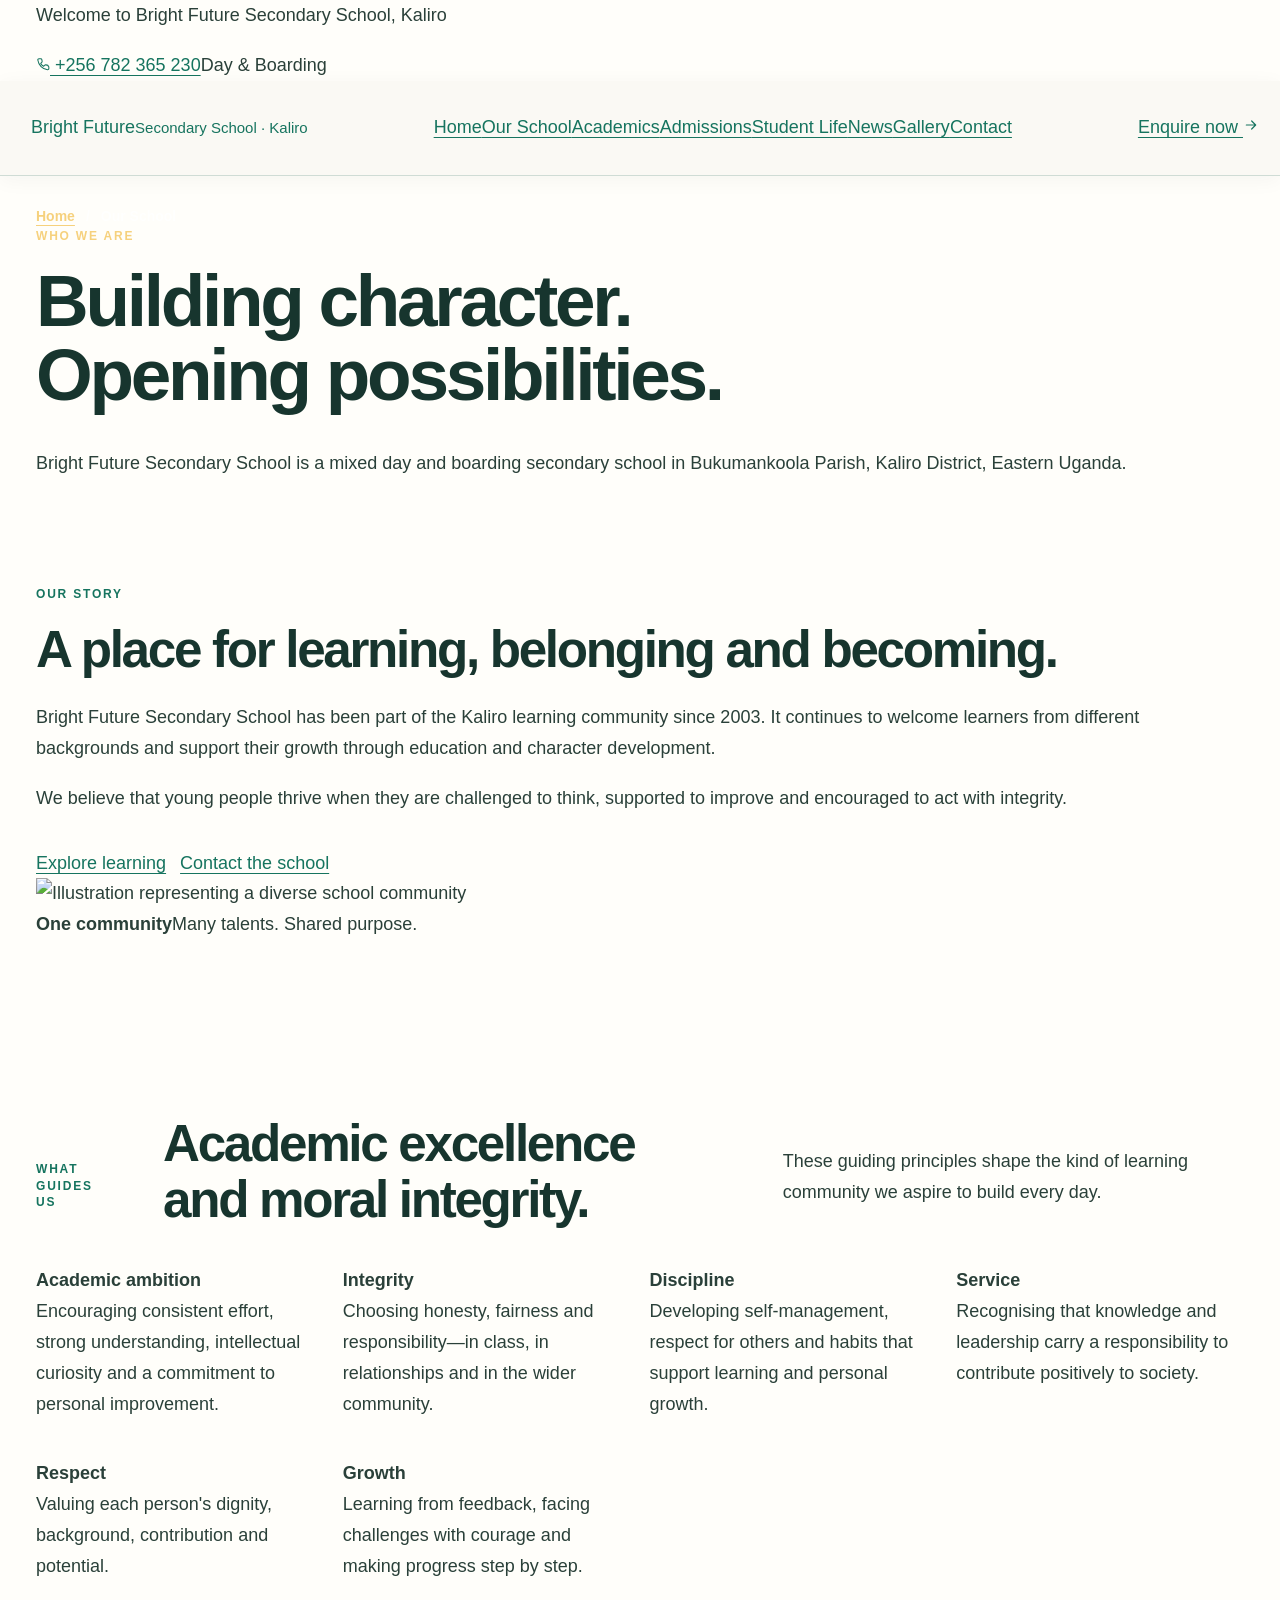
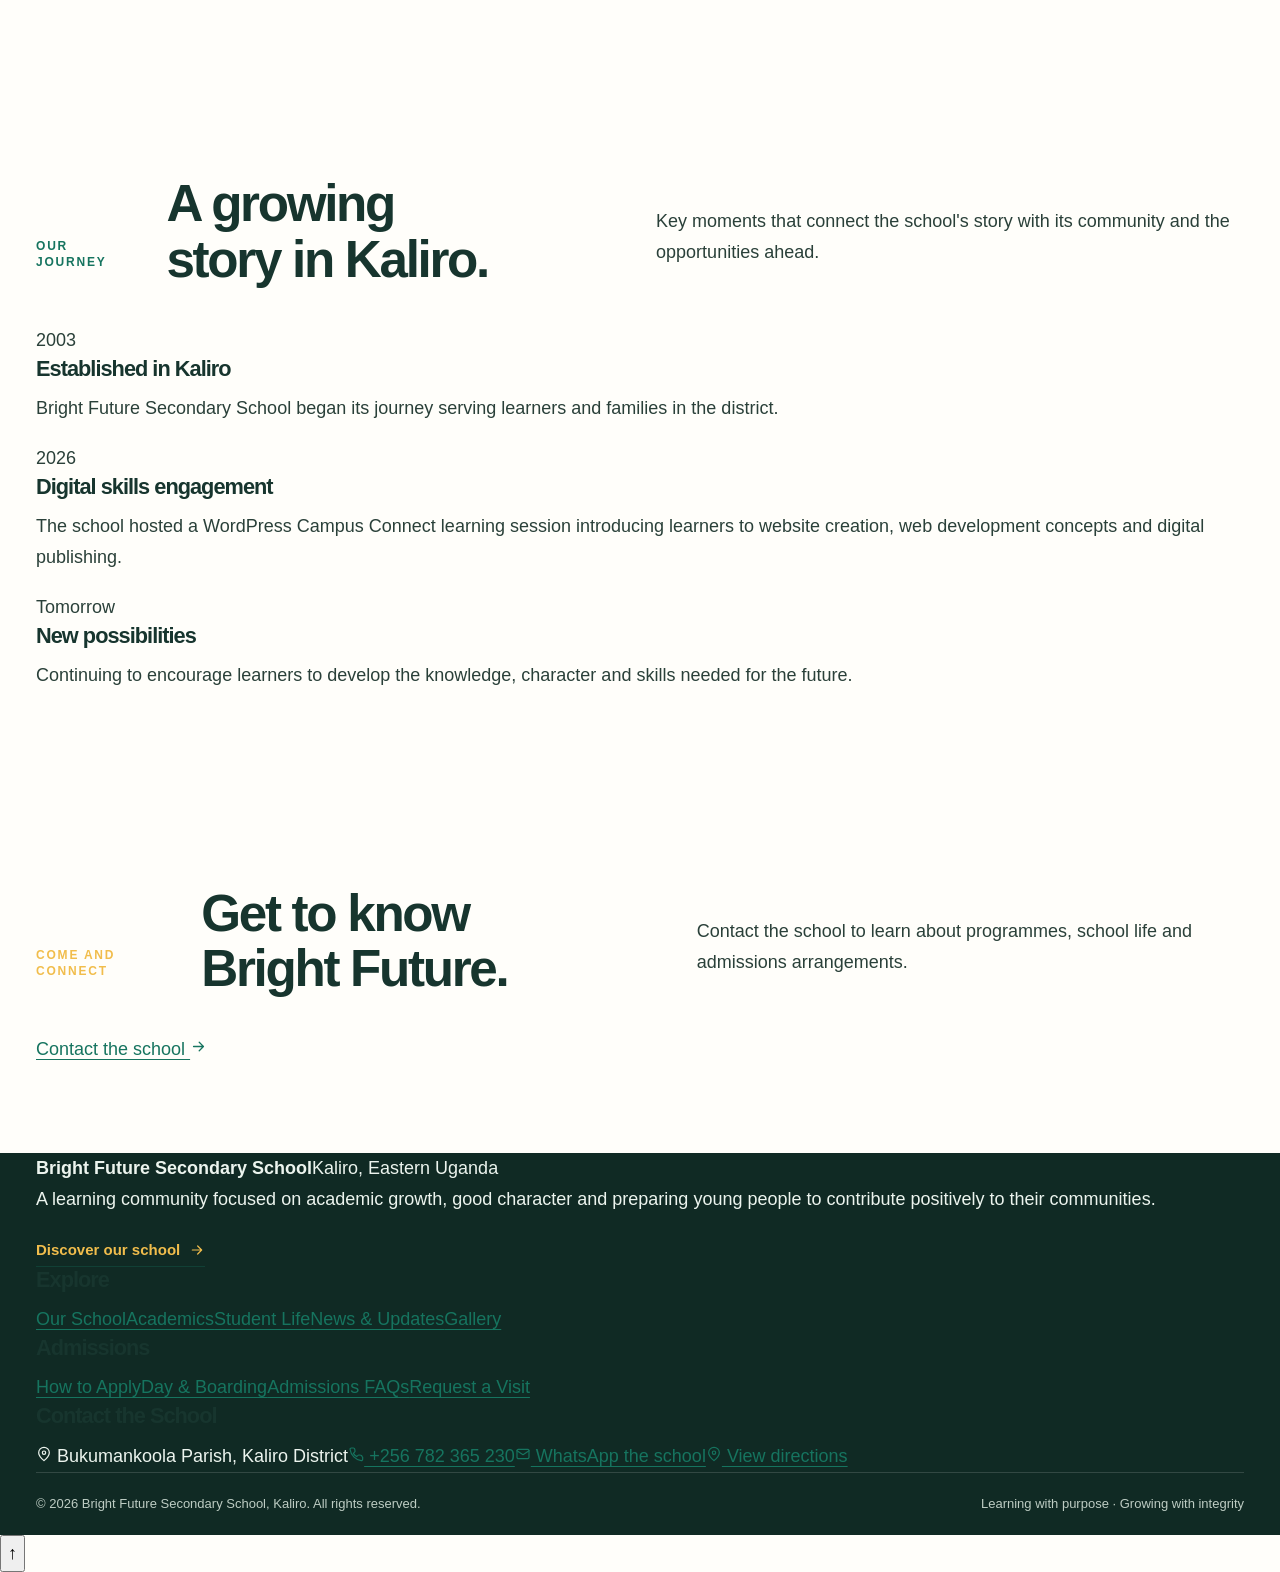
==== commit 482fbff6: "Add files via upload" ====
--- a/about.html
+++ b/about.html
@@ -1,54 +1,14 @@
-<!doctype html>
-<html lang="en">
-<head>
-  <meta charset="utf-8">
-  <meta name="viewport" content="width=device-width, initial-scale=1">
-  <meta name="theme-color" content="#17352e">
-  <meta name="description" content="Learn about the purpose, working principles, group roles, and educational media used in the ICT 2102 Group 1 Education project.">
-  <title>About | Group 1 Education</title>
-  <link rel="preconnect" href="https://fonts.googleapis.com">
-  <link rel="preconnect" href="https://fonts.gstatic.com" crossorigin>
-  <link href="https://fonts.googleapis.com/css2?family=DM+Sans:wght@400;500;600;700&family=Manrope:wght@400;500;600;700;800&display=swap" rel="stylesheet">
-  <link rel="stylesheet" href="assets/css/styles.css">
-  
-  <script src="assets/js/main.js" defer></script>
-</head>
-<body id="top" data-page="about">
-<a class="skip-link" href="#main-content">Skip to main content</a>
-<header class="site-header">
-  <div class="header-inner container">
-    <a class="brand" href="index.html" aria-label="Group 1 Education home">
-      <span class="brand-mark" aria-hidden="true"><span></span><span></span><span></span></span>
-      <span class="brand-copy"><strong>Group 1 <span>Education</span></strong><small>Learn with direction</small></span>
-    </a>
-    <button class="menu-toggle" type="button" aria-expanded="false" aria-controls="primary-navigation"><span class="menu-icon" aria-hidden="true"></span><span class="menu-label">Menu</span></button>
-    <nav class="primary-navigation" id="primary-navigation" aria-label="Main navigation"><a class="nav-link" href="index.html">Home</a><a class="nav-link" href="about.html" aria-current="page">About</a><a class="nav-link" href="programmes.html">Programmes</a><a class="nav-link" href="timetable.html">Timetable</a><a class="nav-link" href="gallery.html">Gallery</a><a class="nav-link" href="admissions.html">Admissions</a>
-      <a class="nav-link nav-link-quiet" href="contact.html">Contact</a>
-      <a class="nav-link nav-link-quiet" href="feedback.html">Feedback</a>
-      <a class="nav-cta" href="student-registration.html">Registration <span aria-hidden="true">↗</span></a>
-    </nav>
-  </div>
-</header>
-<main id="main-content">
-<section class="page-hero container">
-  <div class="page-hero-copy"><p class="eyebrow"><span class="eyebrow-dot"></span>ABOUT GROUP 1 EDUCATION</p><h1>Learning should feel <span class="headline-accent">within reach.</span></h1><p class="lead">Group 1 Education brings learning information, study tools, and trusted educational resources together in one clear, accessible place.</p><div class="breadcrumb"><a href="index.html">Home</a><span aria-hidden="true">/</span><span>About us</span></div></div>
-</section>
-<section class="section container section-spacious"><div class="section-heading"><div><p class="eyebrow">OUR PURPOSE</p><h2>A useful digital space,<br><span class="serif-accent">built by learners.</span></h2></div><p class="section-intro">The learning hub brings together study topics, digital confidence, academic organisation, and shared learning. Each section is arranged to make useful information easier to find and revisit.</p></div>
-<div class="value-grid"><article class="value-card"><span class="value-number">01</span><h3>Clarity</h3><p>Present information in sections that are easy to scan, understand, and revisit.</p></article><article class="value-card"><span class="value-number">02</span><h3>Access</h3><p>Keep essential controls reachable and layouts usable across different screen sizes.</p></article><article class="value-card"><span class="value-number">03</span><h3>Practice</h3><p>Use working interactions to turn classroom concepts into practical web skills.</p></article><article class="value-card"><span class="value-number">04</span><h3>Teamwork</h3><p>Share tasks, review one another's work, and test changes before publishing.</p></article></div></section>
-<section class="section section-tint"><div class="container split-section"><div><p class="eyebrow">HOW WE WORK</p><h2>Four roles.<br><span class="serif-accent">One shared result.</span></h2><p class="body-large">The four roles share responsibility for structure, content, testing, and presentation. Review one another’s work and keep decisions visible to the whole group.</p></div><div class="role-list"><article><span class="role-badge">H</span><div><h3>HTML Developer</h3><p>Builds semantic page structure, navigation, tables, and forms.</p></div></article><article><span class="role-badge">C</span><div><h3>Content Designer</h3><p>Checks the clarity, accuracy, order, and consistency of the information.</p></div></article><article><span class="role-badge">T</span><div><h3>Tester</h3><p>Checks links, validation, keyboard access, responsive views, and errors.</p></div></article><article><span class="role-badge">P</span><div><h3>Presenter / Team Leader</h3><p>Coordinates progress, explains the final work, and confirms that group tasks are shared.</p></div></article></div></div></section>
-<section class="section container section-spacious"><div class="section-heading"><div><p class="eyebrow">LEARNING MEDIA</p><h2>Learn by listening<br>and <span class="serif-accent">observing.</span></h2></div><p class="section-intro">Listen to a pronunciation clip and watch a science feature using the audio and video controls. Media playback requires an internet connection.</p></div>
-<div class="media-learning-grid"><article class="media-learning-card"><div class="media-icon" aria-hidden="true">♫</div><div><span class="card-kicker">AUDIO · PRONUNCIATION</span><h3>Hear the word “university”</h3><p>Listen carefully to the pronunciation, then repeat the word aloud to practise clear speech.</p><audio controls preload="none" class="audio-player"><source src="https://commons.wikimedia.org/wiki/Special:Redirect/file/En-us-university.ogg" type="audio/ogg">Your browser does not support the audio element. <a href="https://commons.wikimedia.org/wiki/File:En-us-university.ogg">Open the audio source</a>.</audio><a class="subtle-link" href="https://commons.wikimedia.org/wiki/File:En-us-university.ogg" target="_blank" rel="noopener noreferrer">Source and details ↗</a></div></article>
-<article class="media-learning-card media-video-card"><div class="media-icon" aria-hidden="true">▷</div><div><span class="card-kicker">VIDEO · SCIENCE</span><h3>Growing plants for space research</h3><p>NASA explains how plant research can support future space exploration and life-support systems.</p><video class="learning-video" controls preload="none" poster="https://images.unsplash.com/photo-1416879595882-3373a0480b5b?auto=format&fit=crop&w=1000&q=80"><source src="https://images-assets.nasa.gov/video/ksc_070104_plantg/ksc_070104_plantg~orig.mp4" type="video/mp4">Your browser cannot play this video. <a href="https://images.nasa.gov/details/ksc_070104_plantg">View the NASA video source</a>.</video><a class="subtle-link" href="https://images.nasa.gov/details/ksc_070104_plantg" target="_blank" rel="noopener noreferrer">NASA source and details ↗</a></div></article></div>
-<div class="note-box"><span class="note-icon" aria-hidden="true">i</span><p><strong>Project scope:</strong> Group 1 Education is an academic group website. Learning areas and the weekly schedule are course-project content. Confirm institution-specific details with the relevant authority before using them as official information.</p></div></section>
-</main>
-<footer class="site-footer">
-  <div class="container footer-main">
-    <div class="footer-brand-block"><a class="brand brand-footer" href="index.html"><span class="brand-mark" aria-hidden="true"><span></span><span></span><span></span></span><span class="brand-copy"><strong>Group 1 <span>Education</span></strong><small>Curiosity into capability.</small></span></a><p>Learning pathways, study-planning tools, and educational resources to help learners make confident progress.</p></div>
-    <div><h2 class="footer-title">Explore</h2><a href="programmes.html">Learning areas</a><a href="timetable.html">Study timetable</a><a href="admissions.html">Admissions guide</a><a href="contact.html">Useful resources</a></div>
-    <div><h2 class="footer-title">Get involved</h2><a href="student-registration.html">Open registration form</a><a href="feedback.html">Share feedback</a><a href="about.html">Meet Group 1</a><a href="https://github.com/kisomapatrice/ICT-2102-Group1-Education" target="_blank" rel="noopener noreferrer">Group GitHub repository ↗</a></div>
-  </div>
-  <div class="container footer-bottom"><span>© <span data-current-year>2026</span> Group 1 Education · ICT 2102</span><span>Designed for clear learning on every screen.</span></div>
-</footer>
-<a class="back-to-top" href="#top" aria-label="Back to top">↑</a>
-</body>
-</html>
+<!doctype html><html lang="en"><head><meta charset="utf-8"><meta name="viewport" content="width=device-width, initial-scale=1"><meta name="theme-color" content="#0d2745"><meta name="description" content="Learn about Bright Future Secondary School in Kaliro, its story, guiding values and learning community."><meta name="robots" content="index,follow"><title>Our School | Bright Future Secondary School, Kaliro</title><link rel="icon" href="assets/images/crest.svg" type="image/svg+xml"><link rel="stylesheet" href="assets/css/styles.css"></head><body><a class="skip-link" href="#main">Skip to main content</a>
+<div class="topline"><div class="container topline-inner"><p>Welcome to Bright Future Secondary School, Kaliro</p><div class="topline-right"><a href="tel:+256782365230"><svg width="14" height="14" viewBox="0 0 24 24" fill="none" stroke="currentColor" stroke-width="1.8" stroke-linecap="round" stroke-linejoin="round" aria-hidden="true"><path d="M22 16.9v3a2 2 0 0 1-2.2 2A19.8 19.8 0 0 1 3.1 5.2 2 2 0 0 1 5.1 3h3a2 2 0 0 1 2 1.7l.4 2.7a2 2 0 0 1-.6 1.7L8.1 11a16 16 0 0 0 4.9 4.9l1.9-1.8a2 2 0 0 1 1.7-.6l2.7.4a2 2 0 0 1 1.7 2z"/></svg> +256 782 365 230</a><span>Day &amp; Boarding</span></div></div></div>
+<header class="site-header"><div class="container header-inner"><a class="brand" href="index.html" aria-label="Bright Future Secondary School home"><img src="assets/images/crest.svg" alt=""><span class="brand-name">Bright Future<small>Secondary School · Kaliro</small></span></a><nav class="main-nav" id="main-navigation" aria-label="Main navigation"><a href="index.html">Home</a><a href="about.html" aria-current="page">Our School</a><a href="academics.html">Academics</a><a href="admissions.html">Admissions</a><a href="student-life.html">Student Life</a><a href="news.html">News</a><a href="gallery.html">Gallery</a><a href="contact.html">Contact</a></nav><div class="header-actions"><a class="btn btn-primary btn-sm" href="admissions.html">Enquire now <svg width="16" height="16" viewBox="0 0 24 24" fill="none" stroke="currentColor" stroke-width="1.8" stroke-linecap="round" stroke-linejoin="round" aria-hidden="true"><path d="M5 12h14M13 6l6 6-6 6"/></svg></a><button class="menu-toggle" type="button" aria-label="Open navigation menu" aria-expanded="false" aria-controls="main-navigation"><svg viewBox="0 0 24 24" fill="none" stroke="currentColor" stroke-width="2" stroke-linecap="round"><path d="M4 7h16M4 12h16M4 17h16"/></svg></button></div></div></header><main id="main">
+<section class="page-hero"><div class="container"><div class="breadcrumb"><a href="index.html">Home</a><span>/</span><span>Our School</span></div><span class="eyebrow">Who we are</span><h1>Building character. Opening possibilities.</h1><p>Bright Future Secondary School is a mixed day and boarding secondary school in Bukumankoola Parish, Kaliro District, Eastern Uganda.</p></div></section>
+<section class="section"><div class="container split-grid"><div class="copy-panel reveal"><span class="eyebrow">Our story</span><h2>A place for learning, belonging and becoming.</h2><p>Bright Future Secondary School has been part of the Kaliro learning community since 2003. It continues to welcome learners from different backgrounds and support their growth through education and character development.</p><p>We believe that young people thrive when they are challenged to think, supported to improve and encouraged to act with integrity.</p><div class="hero-actions"><a class="btn btn-blue" href="academics.html">Explore learning</a><a class="btn btn-outline" href="contact.html">Contact the school</a></div></div><div class="image-panel reveal"><img src="assets/images/community.svg" alt="Illustration representing a diverse school community"><div class="image-caption"><strong>One community</strong><span>Many talents. Shared purpose.</span></div></div></div></section>
+<section class="section section--soft" id="values"><div class="container"><div class="section-heading reveal"><span class="eyebrow">What guides us</span><h2>Academic excellence and moral integrity.</h2><p>These guiding principles shape the kind of learning community we aspire to build every day.</p></div><div class="value-grid"><article class="value-item reveal"><strong>Academic ambition</strong><p>Encouraging consistent effort, strong understanding, intellectual curiosity and a commitment to personal improvement.</p></article><article class="value-item reveal"><strong>Integrity</strong><p>Choosing honesty, fairness and responsibility—in class, in relationships and in the wider community.</p></article><article class="value-item reveal"><strong>Discipline</strong><p>Developing self-management, respect for others and habits that support learning and personal growth.</p></article><article class="value-item reveal"><strong>Service</strong><p>Recognising that knowledge and leadership carry a responsibility to contribute positively to society.</p></article><article class="value-item reveal"><strong>Respect</strong><p>Valuing each person's dignity, background, contribution and potential.</p></article><article class="value-item reveal"><strong>Growth</strong><p>Learning from feedback, facing challenges with courage and making progress step by step.</p></article></div></div></section>
+<section class="section"><div class="container"><div class="section-heading reveal"><span class="eyebrow">Our journey</span><h2>A growing story in Kaliro.</h2><p>Key moments that connect the school's story with its community and the opportunities ahead.</p></div><div class="timeline"><article class="timeline-item reveal"><div class="timeline-year">2003</div><h3>Established in Kaliro</h3><p>Bright Future Secondary School began its journey serving learners and families in the district.</p></article><article class="timeline-item reveal"><div class="timeline-year">2026</div><h3>Digital skills engagement</h3><p>The school hosted a WordPress Campus Connect learning session introducing learners to website creation, web development concepts and digital publishing.</p></article><article class="timeline-item reveal"><div class="timeline-year">Tomorrow</div><h3>New possibilities</h3><p>Continuing to encourage learners to develop the knowledge, character and skills needed for the future.</p></article></div></div></section>
+<section class="section section--navy"><div class="container"><div class="section-heading reveal"><span class="eyebrow" style="color:#f1bd4c">Come and connect</span><h2>Get to know Bright Future.</h2><p>Contact the school to learn about programmes, school life and admissions arrangements.</p></div><a class="btn btn-primary" href="contact.html">Contact the school <svg width="17" height="17" viewBox="0 0 24 24" fill="none" stroke="currentColor" stroke-width="1.8" stroke-linecap="round" stroke-linejoin="round" aria-hidden="true"><path d="M5 12h14M13 6l6 6-6 6"/></svg></a></div></section>
+</main><footer class="site-footer"><div class="container"><div class="footer-grid">
+<div><div class="footer-brand"><img src="assets/images/crest.svg" alt=""><div><strong>Bright Future Secondary School</strong><span>Kaliro, Eastern Uganda</span></div></div><p class="footer-about">A learning community focused on academic growth, good character and preparing young people to contribute positively to their communities.</p><a class="text-link" style="color:#f1bd4c" href="about.html">Discover our school <svg width="16" height="16" viewBox="0 0 24 24" fill="none" stroke="currentColor" stroke-width="1.8" stroke-linecap="round" stroke-linejoin="round" aria-hidden="true"><path d="M5 12h14M13 6l6 6-6 6"/></svg></a></div>
+<div class="footer-col"><h3>Explore</h3><div class="footer-links"><a href="about.html">Our School</a><a href="academics.html">Academics</a><a href="student-life.html">Student Life</a><a href="news.html">News &amp; Updates</a><a href="gallery.html">Gallery</a></div></div>
+<div class="footer-col"><h3>Admissions</h3><div class="footer-links"><a href="admissions.html">How to Apply</a><a href="admissions.html#day-boarding">Day &amp; Boarding</a><a href="admissions.html#faqs">Admissions FAQs</a><a href="contact.html">Request a Visit</a></div></div>
+<div class="footer-col"><h3>Contact the School</h3><div class="footer-contact"><span><svg width="16" height="16" viewBox="0 0 24 24" fill="none" stroke="currentColor" stroke-width="1.8" stroke-linecap="round" stroke-linejoin="round" aria-hidden="true"><path d="M20 10c0 5-8 12-8 12S4 15 4 10a8 8 0 1 1 16 0Z"/><circle cx="12" cy="10" r="2.5"/></svg> Bukumankoola Parish, Kaliro District</span><a href="tel:+256782365230"><svg width="16" height="16" viewBox="0 0 24 24" fill="none" stroke="currentColor" stroke-width="1.8" stroke-linecap="round" stroke-linejoin="round" aria-hidden="true"><path d="M22 16.9v3a2 2 0 0 1-2.2 2A19.8 19.8 0 0 1 3.1 5.2 2 2 0 0 1 5.1 3h3a2 2 0 0 1 2 1.7l.4 2.7a2 2 0 0 1-.6 1.7L8.1 11a16 16 0 0 0 4.9 4.9l1.9-1.8a2 2 0 0 1 1.7-.6l2.7.4a2 2 0 0 1 1.7 2z"/></svg> +256 782 365 230</a><a href="https://wa.me/256782365230" target="_blank" rel="noopener"><svg width="16" height="16" viewBox="0 0 24 24" fill="none" stroke="currentColor" stroke-width="1.8" stroke-linecap="round" stroke-linejoin="round" aria-hidden="true"><rect x="3" y="5" width="18" height="14" rx="2"/><path d="m3 7 9 6 9-6"/></svg> WhatsApp the school</a><a href="https://www.google.com/maps/search/?api=1&amp;query=VGV3%2B44P%2C+Kaliro%2C+Uganda" target="_blank" rel="noopener"><svg width="16" height="16" viewBox="0 0 24 24" fill="none" stroke="currentColor" stroke-width="1.8" stroke-linecap="round" stroke-linejoin="round" aria-hidden="true"><path d="M20 10c0 5-8 12-8 12S4 15 4 10a8 8 0 1 1 16 0Z"/><circle cx="12" cy="10" r="2.5"/></svg> View directions</a></div></div>
+</div><div class="footer-bottom"><span>© <span data-current-year></span> Bright Future Secondary School, Kaliro. All rights reserved.</span><span>Learning with purpose · Growing with integrity</span></div></div></footer><button class="back-top" type="button" aria-label="Back to top">↑</button><script src="assets/js/main.js" defer></script></body></html>
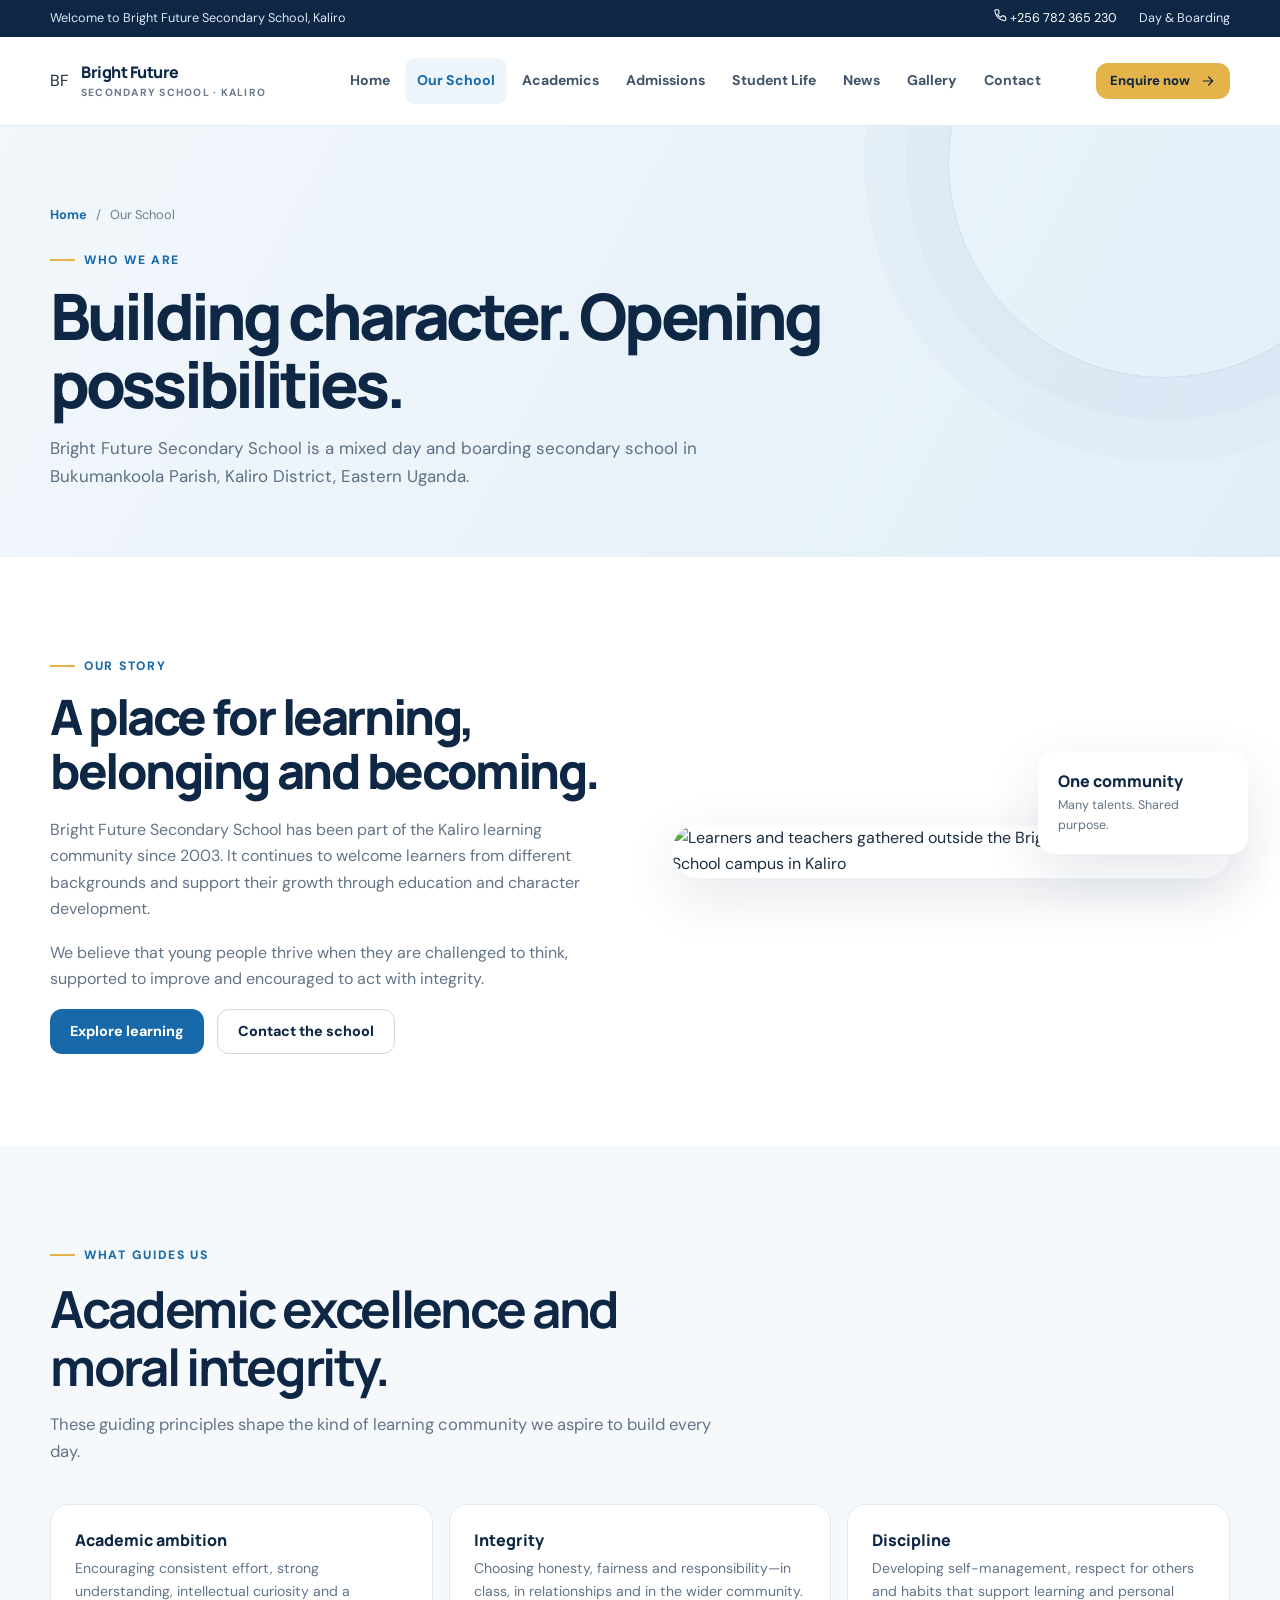
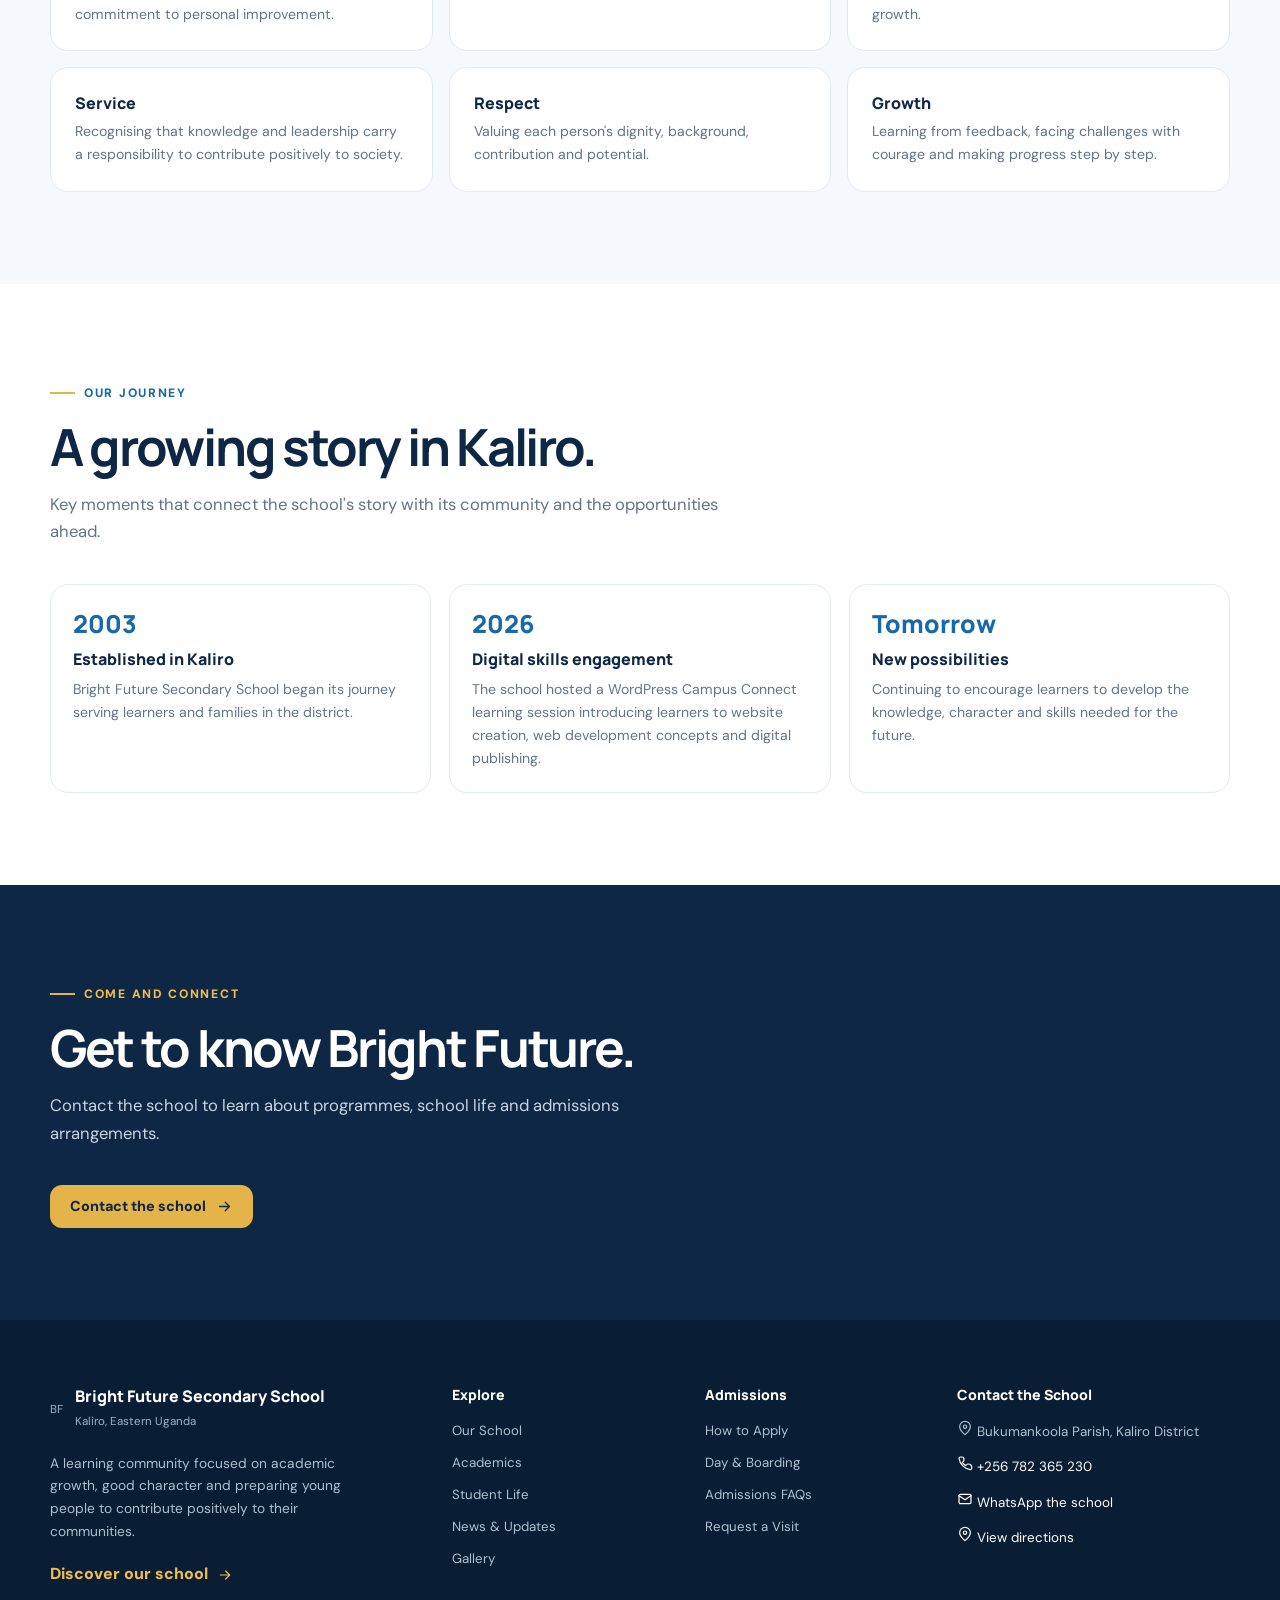
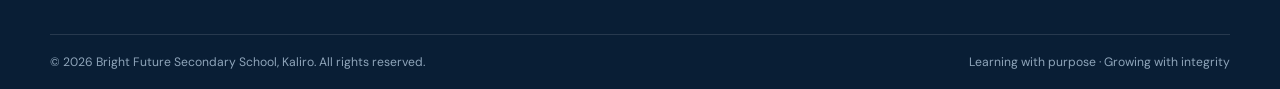
==== commit 202b5a55: "Add files via upload" ====
--- a/about.html
+++ b/about.html
@@ -1,13 +1,13 @@
-<!doctype html><html lang="en"><head><meta charset="utf-8"><meta name="viewport" content="width=device-width, initial-scale=1"><meta name="theme-color" content="#0d2745"><meta name="description" content="Learn about Bright Future Secondary School in Kaliro, its story, guiding values and learning community."><meta name="robots" content="index,follow"><title>Our School | Bright Future Secondary School, Kaliro</title><link rel="icon" href="assets/images/crest.svg" type="image/svg+xml"><link rel="stylesheet" href="assets/css/styles.css"></head><body><a class="skip-link" href="#main">Skip to main content</a>
+<!doctype html><html lang="en"><head><meta charset="utf-8"><meta name="viewport" content="width=device-width, initial-scale=1"><meta name="theme-color" content="#0d2745"><meta name="description" content="Learn about Bright Future Secondary School in Kaliro, its story, guiding values and learning community."><meta name="robots" content="index,follow"><title>Our School | Bright Future Secondary School, Kaliro</title><link rel="stylesheet" href="assets/css/styles.css"></head><body><a class="skip-link" href="#main">Skip to main content</a>
 <div class="topline"><div class="container topline-inner"><p>Welcome to Bright Future Secondary School, Kaliro</p><div class="topline-right"><a href="tel:+256782365230"><svg width="14" height="14" viewBox="0 0 24 24" fill="none" stroke="currentColor" stroke-width="1.8" stroke-linecap="round" stroke-linejoin="round" aria-hidden="true"><path d="M22 16.9v3a2 2 0 0 1-2.2 2A19.8 19.8 0 0 1 3.1 5.2 2 2 0 0 1 5.1 3h3a2 2 0 0 1 2 1.7l.4 2.7a2 2 0 0 1-.6 1.7L8.1 11a16 16 0 0 0 4.9 4.9l1.9-1.8a2 2 0 0 1 1.7-.6l2.7.4a2 2 0 0 1 1.7 2z"/></svg> +256 782 365 230</a><span>Day &amp; Boarding</span></div></div></div>
-<header class="site-header"><div class="container header-inner"><a class="brand" href="index.html" aria-label="Bright Future Secondary School home"><img src="assets/images/crest.svg" alt=""><span class="brand-name">Bright Future<small>Secondary School · Kaliro</small></span></a><nav class="main-nav" id="main-navigation" aria-label="Main navigation"><a href="index.html">Home</a><a href="about.html" aria-current="page">Our School</a><a href="academics.html">Academics</a><a href="admissions.html">Admissions</a><a href="student-life.html">Student Life</a><a href="news.html">News</a><a href="gallery.html">Gallery</a><a href="contact.html">Contact</a></nav><div class="header-actions"><a class="btn btn-primary btn-sm" href="admissions.html">Enquire now <svg width="16" height="16" viewBox="0 0 24 24" fill="none" stroke="currentColor" stroke-width="1.8" stroke-linecap="round" stroke-linejoin="round" aria-hidden="true"><path d="M5 12h14M13 6l6 6-6 6"/></svg></a><button class="menu-toggle" type="button" aria-label="Open navigation menu" aria-expanded="false" aria-controls="main-navigation"><svg viewBox="0 0 24 24" fill="none" stroke="currentColor" stroke-width="2" stroke-linecap="round"><path d="M4 7h16M4 12h16M4 17h16"/></svg></button></div></div></header><main id="main">
+<header class="site-header"><div class="container header-inner"><a class="brand" href="index.html" aria-label="Bright Future Secondary School home"><span class="brand-mark" aria-hidden="true">BF</span><span class="brand-name">Bright Future<small>Secondary School · Kaliro</small></span></a><nav class="main-nav" id="main-navigation" aria-label="Main navigation"><a href="index.html">Home</a><a href="about.html" aria-current="page">Our School</a><a href="academics.html">Academics</a><a href="admissions.html">Admissions</a><a href="student-life.html">Student Life</a><a href="news.html">News</a><a href="gallery.html">Gallery</a><a href="contact.html">Contact</a></nav><div class="header-actions"><a class="btn btn-primary btn-sm" href="admissions.html">Enquire now <svg width="16" height="16" viewBox="0 0 24 24" fill="none" stroke="currentColor" stroke-width="1.8" stroke-linecap="round" stroke-linejoin="round" aria-hidden="true"><path d="M5 12h14M13 6l6 6-6 6"/></svg></a><button class="menu-toggle" type="button" aria-label="Open navigation menu" aria-expanded="false" aria-controls="main-navigation"><svg viewBox="0 0 24 24" fill="none" stroke="currentColor" stroke-width="2" stroke-linecap="round"><path d="M4 7h16M4 12h16M4 17h16"/></svg></button></div></div></header><main id="main">
 <section class="page-hero"><div class="container"><div class="breadcrumb"><a href="index.html">Home</a><span>/</span><span>Our School</span></div><span class="eyebrow">Who we are</span><h1>Building character. Opening possibilities.</h1><p>Bright Future Secondary School is a mixed day and boarding secondary school in Bukumankoola Parish, Kaliro District, Eastern Uganda.</p></div></section>
-<section class="section"><div class="container split-grid"><div class="copy-panel reveal"><span class="eyebrow">Our story</span><h2>A place for learning, belonging and becoming.</h2><p>Bright Future Secondary School has been part of the Kaliro learning community since 2003. It continues to welcome learners from different backgrounds and support their growth through education and character development.</p><p>We believe that young people thrive when they are challenged to think, supported to improve and encouraged to act with integrity.</p><div class="hero-actions"><a class="btn btn-blue" href="academics.html">Explore learning</a><a class="btn btn-outline" href="contact.html">Contact the school</a></div></div><div class="image-panel reveal"><img src="assets/images/community.svg" alt="Illustration representing a diverse school community"><div class="image-caption"><strong>One community</strong><span>Many talents. Shared purpose.</span></div></div></div></section>
+<section class="section"><div class="container split-grid"><div class="copy-panel reveal"><span class="eyebrow">Our story</span><h2>A place for learning, belonging and becoming.</h2><p>Bright Future Secondary School has been part of the Kaliro learning community since 2003. It continues to welcome learners from different backgrounds and support their growth through education and character development.</p><p>We believe that young people thrive when they are challenged to think, supported to improve and encouraged to act with integrity.</p><div class="hero-actions"><a class="btn btn-blue" href="academics.html">Explore learning</a><a class="btn btn-outline" href="contact.html">Contact the school</a></div></div><div class="image-panel reveal"><img src="https://events.wordpress.org/campusconnect/2026/central-eastern-ug/files/2026/07/Bright-Future-2-1024x768.webp" alt="Learners and teachers gathered outside the Bright Future Secondary School campus in Kaliro"><div class="image-caption"><strong>One community</strong><span>Many talents. Shared purpose.</span></div></div></div></section>
 <section class="section section--soft" id="values"><div class="container"><div class="section-heading reveal"><span class="eyebrow">What guides us</span><h2>Academic excellence and moral integrity.</h2><p>These guiding principles shape the kind of learning community we aspire to build every day.</p></div><div class="value-grid"><article class="value-item reveal"><strong>Academic ambition</strong><p>Encouraging consistent effort, strong understanding, intellectual curiosity and a commitment to personal improvement.</p></article><article class="value-item reveal"><strong>Integrity</strong><p>Choosing honesty, fairness and responsibility—in class, in relationships and in the wider community.</p></article><article class="value-item reveal"><strong>Discipline</strong><p>Developing self-management, respect for others and habits that support learning and personal growth.</p></article><article class="value-item reveal"><strong>Service</strong><p>Recognising that knowledge and leadership carry a responsibility to contribute positively to society.</p></article><article class="value-item reveal"><strong>Respect</strong><p>Valuing each person's dignity, background, contribution and potential.</p></article><article class="value-item reveal"><strong>Growth</strong><p>Learning from feedback, facing challenges with courage and making progress step by step.</p></article></div></div></section>
 <section class="section"><div class="container"><div class="section-heading reveal"><span class="eyebrow">Our journey</span><h2>A growing story in Kaliro.</h2><p>Key moments that connect the school's story with its community and the opportunities ahead.</p></div><div class="timeline"><article class="timeline-item reveal"><div class="timeline-year">2003</div><h3>Established in Kaliro</h3><p>Bright Future Secondary School began its journey serving learners and families in the district.</p></article><article class="timeline-item reveal"><div class="timeline-year">2026</div><h3>Digital skills engagement</h3><p>The school hosted a WordPress Campus Connect learning session introducing learners to website creation, web development concepts and digital publishing.</p></article><article class="timeline-item reveal"><div class="timeline-year">Tomorrow</div><h3>New possibilities</h3><p>Continuing to encourage learners to develop the knowledge, character and skills needed for the future.</p></article></div></div></section>
 <section class="section section--navy"><div class="container"><div class="section-heading reveal"><span class="eyebrow" style="color:#f1bd4c">Come and connect</span><h2>Get to know Bright Future.</h2><p>Contact the school to learn about programmes, school life and admissions arrangements.</p></div><a class="btn btn-primary" href="contact.html">Contact the school <svg width="17" height="17" viewBox="0 0 24 24" fill="none" stroke="currentColor" stroke-width="1.8" stroke-linecap="round" stroke-linejoin="round" aria-hidden="true"><path d="M5 12h14M13 6l6 6-6 6"/></svg></a></div></section>
 </main><footer class="site-footer"><div class="container"><div class="footer-grid">
-<div><div class="footer-brand"><img src="assets/images/crest.svg" alt=""><div><strong>Bright Future Secondary School</strong><span>Kaliro, Eastern Uganda</span></div></div><p class="footer-about">A learning community focused on academic growth, good character and preparing young people to contribute positively to their communities.</p><a class="text-link" style="color:#f1bd4c" href="about.html">Discover our school <svg width="16" height="16" viewBox="0 0 24 24" fill="none" stroke="currentColor" stroke-width="1.8" stroke-linecap="round" stroke-linejoin="round" aria-hidden="true"><path d="M5 12h14M13 6l6 6-6 6"/></svg></a></div>
+<div><div class="footer-brand"><span class="footer-brand-mark" aria-hidden="true">BF</span><div><strong>Bright Future Secondary School</strong><span>Kaliro, Eastern Uganda</span></div></div><p class="footer-about">A learning community focused on academic growth, good character and preparing young people to contribute positively to their communities.</p><a class="text-link" style="color:#f1bd4c" href="about.html">Discover our school <svg width="16" height="16" viewBox="0 0 24 24" fill="none" stroke="currentColor" stroke-width="1.8" stroke-linecap="round" stroke-linejoin="round" aria-hidden="true"><path d="M5 12h14M13 6l6 6-6 6"/></svg></a></div>
 <div class="footer-col"><h3>Explore</h3><div class="footer-links"><a href="about.html">Our School</a><a href="academics.html">Academics</a><a href="student-life.html">Student Life</a><a href="news.html">News &amp; Updates</a><a href="gallery.html">Gallery</a></div></div>
 <div class="footer-col"><h3>Admissions</h3><div class="footer-links"><a href="admissions.html">How to Apply</a><a href="admissions.html#day-boarding">Day &amp; Boarding</a><a href="admissions.html#faqs">Admissions FAQs</a><a href="contact.html">Request a Visit</a></div></div>
 <div class="footer-col"><h3>Contact the School</h3><div class="footer-contact"><span><svg width="16" height="16" viewBox="0 0 24 24" fill="none" stroke="currentColor" stroke-width="1.8" stroke-linecap="round" stroke-linejoin="round" aria-hidden="true"><path d="M20 10c0 5-8 12-8 12S4 15 4 10a8 8 0 1 1 16 0Z"/><circle cx="12" cy="10" r="2.5"/></svg> Bukumankoola Parish, Kaliro District</span><a href="tel:+256782365230"><svg width="16" height="16" viewBox="0 0 24 24" fill="none" stroke="currentColor" stroke-width="1.8" stroke-linecap="round" stroke-linejoin="round" aria-hidden="true"><path d="M22 16.9v3a2 2 0 0 1-2.2 2A19.8 19.8 0 0 1 3.1 5.2 2 2 0 0 1 5.1 3h3a2 2 0 0 1 2 1.7l.4 2.7a2 2 0 0 1-.6 1.7L8.1 11a16 16 0 0 0 4.9 4.9l1.9-1.8a2 2 0 0 1 1.7-.6l2.7.4a2 2 0 0 1 1.7 2z"/></svg> +256 782 365 230</a><a href="https://wa.me/256782365230" target="_blank" rel="noopener"><svg width="16" height="16" viewBox="0 0 24 24" fill="none" stroke="currentColor" stroke-width="1.8" stroke-linecap="round" stroke-linejoin="round" aria-hidden="true"><rect x="3" y="5" width="18" height="14" rx="2"/><path d="m3 7 9 6 9-6"/></svg> WhatsApp the school</a><a href="https://www.google.com/maps/search/?api=1&amp;query=VGV3%2B44P%2C+Kaliro%2C+Uganda" target="_blank" rel="noopener"><svg width="16" height="16" viewBox="0 0 24 24" fill="none" stroke="currentColor" stroke-width="1.8" stroke-linecap="round" stroke-linejoin="round" aria-hidden="true"><path d="M20 10c0 5-8 12-8 12S4 15 4 10a8 8 0 1 1 16 0Z"/><circle cx="12" cy="10" r="2.5"/></svg> View directions</a></div></div>
--- a/assets/css/styles.css
+++ b/assets/css/styles.css
@@ -1,173 +1,41 @@
-/* Design system v3 — full-bleed photographic heroes, editorial type and robust layouts. */
-:root{
-  --ink:#17352e;--ink-2:#244b40;--teal:#16745f;--teal-dark:#0c594a;
-  --mint:#e6f1eb;--mint-2:#d4e7dc;--cream:#f8f6ef;--paper:#fffefa;
-  --gold:#f1c66c;--gold-soft:#fff1d2;--coral:#c26b4e;--text:#2a4039;
-  --muted:#667a72;--line:#dce5df;--white:#fff;
-  --shadow:0 22px 70px rgba(20,51,43,.14);--shadow-soft:0 12px 34px rgba(20,51,43,.09);
-  --radius:26px;--radius-sm:16px;--container:1320px;
-  --font-sans:"DM Sans","Segoe UI",Roboto,Helvetica,Arial,sans-serif;
-  --font-display:"Manrope","Segoe UI",Arial,sans-serif;
-}
-
-*{box-sizing:border-box}
-html{scroll-behavior:smooth;scroll-padding-top:112px;background:var(--paper)}
-body{margin:0;background:var(--paper);color:var(--text);font-family:var(--font-sans);font-size:18px;line-height:1.72;letter-spacing:0;-webkit-font-smoothing:antialiased;text-rendering:optimizeLegibility;overflow-x:hidden;overflow-wrap:break-word}
-img,video{max-width:100%;height:auto}img{display:block}button,input,select,textarea{font:inherit}button,a{touch-action:manipulation}
-[hidden]{display:none!important}
-main,section,article,aside,figure,form,fieldset,.container,.form-grid,.registration-layout,.programme-card,.gallery-card-copy,.resource-card{min-width:0}
-fieldset{min-inline-size:0}input,select,textarea,button{max-width:100%}
-p{margin:0 0 1.05em}h1,h2,h3,h4{font-family:var(--font-display);color:var(--ink);font-weight:800;letter-spacing:-.045em;line-height:1.13;overflow-wrap:normal;word-break:normal;hyphens:none;text-wrap:balance;margin:0 0 .48em}
-h1{font-size:clamp(3.2rem,5.7vw,5.9rem);line-height:1.02}
-h2{font-size:clamp(2.5rem,4vw,4rem);line-height:1.08}
-h3{font-size:clamp(1.28rem,1.7vw,1.7rem);line-height:1.23}
-small{line-height:1.55}
-a{color:var(--teal);text-underline-offset:4px;text-decoration-thickness:1px}
-a:hover{color:var(--teal-dark)}
-a:focus-visible,button:focus-visible,input:focus-visible,select:focus-visible,textarea:focus-visible,summary:focus-visible{outline:3px solid #e8b54c;outline-offset:3px}
-.container{width:min(var(--container),calc(100% - 72px));margin-inline:auto}
-.skip-link{position:absolute;top:-90px;left:20px;z-index:9999;padding:14px 20px;border-radius:12px;background:var(--gold);color:var(--ink);font-weight:850}
-.skip-link:focus{top:14px}
-
-/* A confident, legible site-wide header */
-.site-header{position:sticky;top:0;z-index:500;background:rgba(250,249,244,.96);border-bottom:1px solid rgba(205,219,211,.95);box-shadow:0 4px 20px rgba(19,49,41,.045);backdrop-filter:blur(18px);-webkit-backdrop-filter:blur(18px)}
-.header-inner.container{width:min(1380px,calc(100% - 56px));min-height:94px;display:flex;align-items:center;justify-content:space-between;gap:28px}
-.brand{display:inline-flex;align-items:center;gap:13px;flex:0 0 auto;min-width:0;text-decoration:none}
-.brand-mark{width:48px;height:48px;display:flex;gap:4px;align-items:flex-end;justify-content:center;padding:10px;border-radius:15px;background:var(--ink);box-shadow:0 8px 20px rgba(23,53,46,.18);flex-shrink:0}
-.brand-mark span{width:6px;border-radius:5px 5px 2px 2px;background:var(--gold)}.brand-mark span:nth-child(1){height:14px}.brand-mark span:nth-child(2){height:25px;background:#91d1b5}.brand-mark span:nth-child(3){height:19px;background:#fff}
-.brand-copy{display:flex;flex-direction:column;line-height:1.2}.brand-copy strong{font-size:19px;letter-spacing:-.65px;color:var(--ink);font-weight:900;white-space:nowrap}.brand-copy strong span{color:var(--teal);font-weight:700}.brand-copy small{font-size:11px;color:#6b7c73;letter-spacing:1.05px;text-transform:uppercase;margin-top:5px;font-weight:800;white-space:nowrap}
-.primary-navigation{display:flex;align-items:center;gap:4px;min-width:0;flex:1;justify-content:flex-end}
-.nav-link{display:inline-flex;align-items:center;justify-content:center;padding:12px 10px;border-radius:12px;color:#2a4039;font-size:15px;font-weight:750;text-decoration:none;white-space:nowrap;transition:background .18s,color .18s;line-height:1.25}
-.nav-link:hover{background:#e8efe8;color:var(--teal-dark)}.nav-link[aria-current="page"]{background:#e4efe8;color:var(--teal-dark)}
-.nav-link-quiet{color:#4b6258}.nav-cta{display:inline-flex;align-items:center;justify-content:center;gap:10px;padding:15px 18px;margin-left:7px;border-radius:13px;background:var(--teal);color:#fff;font-size:15px;font-weight:850;text-decoration:none;white-space:nowrap;box-shadow:0 8px 19px rgba(22,116,95,.18);transition:transform .18s,background .18s,box-shadow .18s}
-.nav-cta:hover,.nav-cta[aria-current="page"]{background:var(--ink);color:#fff;transform:translateY(-1px);box-shadow:0 10px 24px rgba(23,53,46,.2)}
-.menu-toggle{display:none;align-items:center;justify-content:center;gap:10px;min-height:48px;padding:11px 15px;border:1px solid #d3dfd7;border-radius:13px;background:#fff;color:var(--ink);font-size:15px;font-weight:850;cursor:pointer}
-.menu-icon{position:relative;width:20px;height:14px;border-top:2px solid currentColor;border-bottom:2px solid currentColor}.menu-icon::after{content:"";position:absolute;left:0;right:0;top:5px;border-top:2px solid currentColor}
-
-/* Full-bleed home hero: the words sit directly over the photograph. */
-.home-hero.container{width:100%;max-width:none;margin:0;position:relative;isolation:isolate;display:flex;align-items:center;min-height:680px;padding:0 max(38px,calc((100vw - 1320px)/2));overflow:hidden;background-color:#193b32;background-image:linear-gradient(90deg,rgba(12,37,31,.78) 0%,rgba(12,37,31,.63) 37%,rgba(12,37,31,.36) 66%,rgba(12,37,31,.13) 100%),url("https://images.unsplash.com/photo-1522202176988-66273c2fd55f?auto=format&fit=crop&w=2000&q=88");background-size:cover;background-position:center 43%;background-repeat:no-repeat;border:0}
-.home-hero::after{content:"";position:absolute;z-index:-1;inset:0;background:linear-gradient(0deg,rgba(8,28,23,.36),transparent 28%);pointer-events:none}
-.home-hero-copy{position:relative;z-index:2;width:min(960px,100%);padding:95px 0 110px;color:#fff}
-.home-hero-copy h1{max-width:950px;margin:0 0 28px;color:#fff;font-size:clamp(4rem,6.25vw,7.1rem);line-height:.99;letter-spacing:-.065em}
-.headline-accent{color:#f6d17d}.serif-accent{font-family:Georgia,"Times New Roman",serif;font-weight:600;font-style:italic;letter-spacing:-.045em;color:var(--teal)}
-.home-hero-copy .lead{max-width:730px;color:rgba(255,255,255,.91);font-size:clamp(1.18rem,1.5vw,1.42rem);line-height:1.72;margin:0}
-.home-hero-visual{display:none!important}
-.eyebrow{display:flex;align-items:center;gap:10px;margin:0 0 20px;color:var(--teal);font-size:12px;font-weight:900;letter-spacing:1.8px;line-height:1.35;text-transform:uppercase}
-.home-hero .eyebrow,.page-hero .eyebrow{color:#f6d17d}
-.eyebrow-dot{display:inline-block;width:9px;height:9px;border-radius:50%;background:var(--gold);box-shadow:0 0 0 5px rgba(241,198,108,.16);flex:0 0 auto}
-.hero-actions{display:flex;align-items:center;flex-wrap:wrap;gap:14px;margin-top:34px}
-.button{display:inline-flex;align-items:center;justify-content:center;gap:12px;min-height:56px;padding:15px 24px;border:1px solid transparent;border-radius:14px;font-size:16px;font-weight:850;line-height:1.25;text-decoration:none;cursor:pointer;transition:transform .18s,background .18s,color .18s,border-color .18s,box-shadow .18s;overflow-wrap:normal}
-.button:hover{transform:translateY(-2px)}.button-primary{background:var(--teal);color:#fff;box-shadow:0 10px 24px rgba(13,89,72,.16)}.button-primary:hover{background:var(--ink);color:#fff}.button-secondary{background:#fff;color:var(--ink);border-color:#d7e0da}.button-secondary:hover{background:#edf4ee;color:var(--ink);border-color:#b8cec0}.button-light{background:#fff;color:var(--ink);box-shadow:0 12px 28px rgba(0,0,0,.12)}.button-light:hover{background:#f4d98f;color:var(--ink)}.button-ghost-light{background:rgba(255,255,255,.08);color:#fff;border-color:rgba(255,255,255,.48)}.button-ghost-light:hover{background:rgba(255,255,255,.16);color:#fff}.button-full{width:100%;margin-top:10px}
-.home-hero .button-primary{background:var(--gold);color:#18362e;box-shadow:0 12px 27px rgba(0,0,0,.16)}.home-hero .button-primary:hover{background:#ffe0a0;color:#18362e}.home-hero .button-secondary{background:rgba(255,255,255,.08);border-color:rgba(255,255,255,.58);color:#fff;backdrop-filter:blur(7px)}.home-hero .button-secondary:hover{background:rgba(255,255,255,.16)}
-.trust-row{display:flex;align-items:flex-start;gap:11px;color:rgba(255,255,255,.82);font-size:15px;line-height:1.6;margin-top:29px;max-width:650px}.trust-check{display:inline-flex;align-items:center;justify-content:center;width:24px;height:24px;border-radius:50%;background:rgba(145,209,181,.18);color:#aee2c8;font-weight:900;flex:0 0 24px}
-
-/* The four page areas use individual, meaningful photographic backgrounds. */
-.page-hero.container{position:relative;isolation:isolate;display:flex;align-items:center;width:100%;max-width:none;min-height:505px;margin:0;padding:85px max(38px,calc((100vw - 1320px)/2)) 83px;border:0;border-radius:0;overflow:hidden;background-color:#193b32;background-position:center;background-repeat:no-repeat;background-size:cover}
-.page-hero.container::after{content:"";position:absolute;z-index:-1;inset:0;background:linear-gradient(0deg,rgba(8,28,23,.33),transparent 35%);pointer-events:none}
-body[data-page="about"] .page-hero{background-image:linear-gradient(90deg,rgba(13,39,32,.78) 0%,rgba(13,39,32,.62) 43%,rgba(13,39,32,.20) 100%),url("https://images.unsplash.com/photo-1498243691581-b145c3f54a5a?auto=format&fit=crop&w=2000&q=88")}
-body[data-page="programmes"] .page-hero{background-image:linear-gradient(90deg,rgba(13,39,32,.78) 0%,rgba(13,39,32,.62) 43%,rgba(13,39,32,.18) 100%),url("https://images.unsplash.com/photo-1519389950473-47ba0277781c?auto=format&fit=crop&w=2000&q=88")}
-body[data-page="timetable"] .page-hero{background-image:linear-gradient(90deg,rgba(13,39,32,.78) 0%,rgba(13,39,32,.62) 43%,rgba(13,39,32,.18) 100%),url("https://images.unsplash.com/photo-1506784983877-45594efa4cbe?auto=format&fit=crop&w=2000&q=88")}
-body[data-page="gallery"] .page-hero{background-image:linear-gradient(90deg,rgba(13,39,32,.78) 0%,rgba(13,39,32,.62) 43%,rgba(13,39,32,.18) 100%),url("https://images.unsplash.com/photo-1523580494863-6f3031224c94?auto=format&fit=crop&w=2000&q=88")}
-body[data-page="admissions"] .page-hero{background-image:linear-gradient(90deg,rgba(13,39,32,.78) 0%,rgba(13,39,32,.62) 43%,rgba(13,39,32,.18) 100%),url("https://images.unsplash.com/photo-1456513080510-7bf3a84b82f8?auto=format&fit=crop&w=2000&q=88")}
-body[data-page="registration"] .page-hero{background-image:linear-gradient(90deg,rgba(13,39,32,.78) 0%,rgba(13,39,32,.62) 43%,rgba(13,39,32,.20) 100%),url("https://images.unsplash.com/photo-1588072432836-e10032774350?auto=format&fit=crop&w=2000&q=88")}
-body[data-page="feedback"] .page-hero{background-image:linear-gradient(90deg,rgba(13,39,32,.78) 0%,rgba(13,39,32,.62) 43%,rgba(13,39,32,.17) 100%),url("https://images.unsplash.com/photo-1524178232363-1fb2b075b655?auto=format&fit=crop&w=2000&q=88")}
-body[data-page="contact"] .page-hero{background-image:linear-gradient(90deg,rgba(13,39,32,.78) 0%,rgba(13,39,32,.62) 43%,rgba(13,39,32,.18) 100%),url("https://images.unsplash.com/photo-1497633762265-9d179a990aa6?auto=format&fit=crop&w=2000&q=88")}
-.page-hero-copy{position:relative;z-index:2;width:min(920px,100%);max-width:920px;margin:0}
-.page-hero-copy h1{max-width:930px;margin:0 0 24px;color:#fff;font-size:clamp(3.45rem,5.4vw,6.25rem);line-height:1.01;letter-spacing:-.065em}
-.page-hero-copy .lead{max-width:760px;margin:0;color:rgba(255,255,255,.91);font-size:clamp(1.15rem,1.38vw,1.38rem);line-height:1.72}
-.page-hero-media{display:none!important}
-.breadcrumb{display:flex;flex-wrap:wrap;align-items:center;gap:11px;margin-top:28px;color:rgba(255,255,255,.75);font-size:14px;font-weight:650}
-.breadcrumb a{color:#f6d17d;font-weight:850}.breadcrumb span[aria-hidden="true"]{opacity:.55}
-
-/* Strong rhythm, generous whitespace, substantial content cards */
-.section{padding-block:88px}.section-spacious{padding-block:106px}.section-tint{background:linear-gradient(135deg,#f0f4ee 0%,#f7f4ec 100%);padding-block:96px}
-.section-heading{display:flex;justify-content:space-between;align-items:flex-end;gap:45px;margin-bottom:38px}
-.section-heading>div{max-width:760px}.section-heading .eyebrow{margin-bottom:17px}.section-heading h2{margin:0;font-size:clamp(2.6rem,4vw,4.1rem)}
-.section-intro{max-width:490px;margin:0;color:#65786f;font-size:18px;line-height:1.78}.section-intro-left{max-width:720px;margin-top:15px}
-.body-large{max-width:760px;font-size:clamp(1.12rem,1.5vw,1.35rem);line-height:1.8;color:#465f54}
-.proof-strip{background:var(--ink);color:#fff;border-top:1px solid rgba(255,255,255,.08);border-bottom:1px solid rgba(255,255,255,.08)}
-.proof-grid{display:grid;grid-template-columns:repeat(3,minmax(0,1fr)) minmax(250px,1.25fr);gap:28px;align-items:center;padding-block:30px}
-.proof-grid>div:not(.proof-note){display:flex;align-items:center;gap:15px;border-right:1px solid rgba(255,255,255,.16);min-height:57px;padding-right:18px}
-.proof-grid strong{font-family:var(--font-display);font-size:42px;line-height:1;color:var(--gold);letter-spacing:-.05em}.proof-grid span:not(.proof-star){font-size:15px;line-height:1.45;color:rgba(255,255,255,.8);max-width:140px}
-.proof-note{display:flex;align-items:center;gap:13px}.proof-star{font-size:25px;color:var(--gold)}.proof-note p{margin:0;color:#f2f3ea;font-size:15px;line-height:1.55}
-.feature-grid{display:grid;grid-template-columns:repeat(3,minmax(0,1fr));gap:22px}
-.feature-card{position:relative;isolation:isolate;display:flex;flex-direction:column;align-items:flex-start;min-height:390px;padding:31px;border:1px solid rgba(255,255,255,.16);border-radius:25px;overflow:hidden;background-color:#23493e;background-size:cover;background-position:center;text-decoration:none;color:#fff;box-shadow:var(--shadow-soft);transition:transform .25s,box-shadow .25s}
-.feature-card:nth-child(1){background-image:url("https://images.unsplash.com/photo-1516321318423-f06f85e504b3?auto=format&fit=crop&w=1100&q=84")}
-.feature-card:nth-child(2){background-image:url("https://images.unsplash.com/photo-1434030216411-0b793f4b4173?auto=format&fit=crop&w=1100&q=84")}
-.feature-card:nth-child(3){background-image:url("https://images.unsplash.com/photo-1523240795612-9a054b0db644?auto=format&fit=crop&w=1100&q=84")}
-.feature-card::before{content:"";position:absolute;z-index:-1;inset:0;background:linear-gradient(180deg,rgba(13,42,34,.28) 0%,rgba(13,42,34,.64) 52%,rgba(13,42,34,.89) 100%);transition:background .2s}
-.feature-card:hover{transform:translateY(-6px);box-shadow:0 25px 55px rgba(13,42,34,.2);color:#fff}.feature-card:hover::before{background:linear-gradient(180deg,rgba(13,42,34,.20) 0%,rgba(13,42,34,.61) 52%,rgba(13,42,34,.88) 100%)}
-.feature-card>*{position:relative;z-index:1}.feature-card .card-kicker{color:#f5d17d;font-size:12px;letter-spacing:1.5px;font-weight:900}.feature-symbol{display:grid;place-items:center;width:57px;height:57px;margin:39px 0 22px;border:1px solid rgba(255,255,255,.35);border-radius:17px;background:rgba(255,255,255,.14);color:#fff;font-size:27px;backdrop-filter:blur(8px)}
-.feature-symbol-teal{color:#c4f1de}.feature-symbol-gold{color:#ffe1a0}.feature-card h3{margin:0 0 13px;color:#fff;font-size:clamp(1.5rem,2vw,2rem);line-height:1.14;letter-spacing:-.04em}.feature-card p{max-width:370px;margin:0;color:rgba(255,255,255,.88);font-size:16px;line-height:1.7}.card-link{display:inline-flex;align-items:center;gap:10px;margin-top:auto;padding-top:23px;color:#f6d17d;font-size:15px;font-weight:900}.feature-card:last-child{grid-column:auto}
-.split-section{display:grid;grid-template-columns:minmax(0,1fr) minmax(0,.95fr);gap:clamp(42px,7vw,105px);align-items:center}.split-section h2{font-size:clamp(2.6rem,4.3vw,4.35rem);margin-bottom:22px}.split-section .body-large{margin-bottom:27px}
-.principles-list{border-top:1px solid #d6e0d7}.principles-list article,.role-list article{display:grid;grid-template-columns:48px minmax(0,1fr);gap:18px;padding:23px 0;border-bottom:1px solid #d6e0d7}.principles-list article>span{display:grid;place-items:center;width:42px;height:42px;border-radius:13px;background:#dfece3;color:var(--teal);font-weight:900;font-size:13px}.principles-list h3,.role-list h3{font-size:21px;margin:0 0 6px}.principles-list p,.role-list p{margin:0;color:#687b72;font-size:16px;line-height:1.72}
-.cta-banner{position:relative;isolation:isolate;overflow:hidden;display:flex;align-items:center;justify-content:space-between;gap:40px;padding:63px 70px;border-radius:32px;background:radial-gradient(circle at 87% 18%,rgba(241,198,108,.22),transparent 27%),linear-gradient(135deg,#17382f,#0d5547);color:#fff;box-shadow:var(--shadow)}
-.cta-copy{position:relative;z-index:1;max-width:770px}.eyebrow-light{color:#f6d17d}.cta-banner h2{color:#fff;font-size:clamp(2.9rem,4.7vw,4.8rem);line-height:1.02;margin:0 0 20px}.cta-banner h2 em{font-family:Georgia,serif;color:#f6d17d;font-weight:600}.cta-banner p:not(.eyebrow){max-width:660px;color:rgba(255,255,255,.82);font-size:18px;line-height:1.75}.cta-banner .hero-actions{margin-top:28px}.cta-decoration{position:relative;flex:0 0 220px;width:220px;height:220px;display:grid;place-items:center}.orbit{position:absolute;display:block;border:1px solid rgba(246,209,125,.45);border-radius:50%;transform:rotate(-35deg)}.orbit-one{width:230px;height:115px}.orbit-two{width:184px;height:184px;border-color:rgba(255,255,255,.22)}.orbit-core{display:grid;place-items:center;width:90px;height:90px;border-radius:29px;background:var(--gold);color:var(--ink);font-size:30px;font-weight:950;box-shadow:0 12px 38px rgba(0,0,0,.18)}
-
-/* Programmes: responsive catalogue, high readability */
-.catalogue-toolbar{display:flex;align-items:flex-end;justify-content:space-between;gap:45px;margin-bottom:31px}.catalogue-toolbar h2{font-size:clamp(2.5rem,4vw,3.8rem);margin-bottom:12px}.catalogue-search{width:min(400px,100%);flex:0 0 min(400px,100%)}.catalogue-search>label{display:block;margin-bottom:9px;font-size:14px;font-weight:850;color:var(--ink)}
-.search-control{display:flex;align-items:center;gap:9px;padding:0 12px;border:1px solid #cad8ce;border-radius:14px;background:#fff;box-shadow:0 5px 16px rgba(23,53,46,.035)}.search-control>span{color:var(--teal);font-size:25px}.search-control input{min-height:54px;flex:1;border:0!important;outline:none!important;box-shadow:none!important;background:transparent;font-size:16px;min-width:0}.clear-search{width:30px;height:30px;border:0;border-radius:8px;background:#edf3ed;color:var(--ink);font-size:20px;cursor:pointer}.search-feedback{margin:8px 0 0;font-size:13px;color:var(--muted)}
-.filter-row{display:flex;flex-wrap:wrap;gap:9px;margin:26px 0}.filter-chip{padding:11px 16px;border:1px solid #d8e2da;border-radius:999px;background:#fff;color:#4e655b;font-size:14px;font-weight:800;cursor:pointer;transition:background .18s,border-color .18s,color .18s}.filter-chip:hover,.filter-chip.is-active{background:var(--ink);border-color:var(--ink);color:#fff}
-.programme-index,.programme-table-wrap{border:1px solid #dce6de;border-radius:20px;background:#fff;overflow:hidden;box-shadow:0 10px 27px rgba(23,53,46,.045)}.programme-index summary{display:flex;align-items:center;justify-content:space-between;gap:16px;padding:19px 23px;color:var(--ink);font-size:17px;font-weight:850;cursor:pointer;list-style:none}.programme-index summary::-webkit-details-marker{display:none}.programme-index summary span{color:var(--teal);font-size:22px}.programme-index ul{display:grid;grid-template-columns:repeat(3,minmax(0,1fr));gap:8px;margin:0;padding:0 25px 23px 42px}.programme-index li{padding:6px 4px;color:var(--teal);font-size:15px}.programme-index a{color:#334d42;font-weight:750}
-.programme-grid{display:grid;grid-template-columns:repeat(3,minmax(0,1fr));gap:21px;align-items:stretch}.programme-card{display:flex;flex-direction:column;padding:29px;border:1px solid #e0e8e0;border-radius:23px;background:#fff;box-shadow:0 9px 25px rgba(23,53,46,.045);transition:transform .2s,box-shadow .2s,border-color .2s}.programme-card:hover{transform:translateY(-4px);border-color:#b9d4c4;box-shadow:0 17px 38px rgba(23,53,46,.09)}.programme-card-top{display:flex;align-items:center;justify-content:space-between;gap:12px;margin-bottom:23px}.programme-number{display:grid;place-items:center;width:42px;height:42px;border-radius:13px;background:#e6f1e9;color:var(--teal);font-size:13px;font-weight:900}.programme-category{padding:7px 10px;border-radius:999px;background:#f4f2e8;color:#5d6f43;font-size:12px;font-weight:850}.programme-card h2{margin:0 0 13px;font-size:clamp(1.32rem,1.7vw,1.65rem);line-height:1.25;letter-spacing:-.035em}.programme-card>p{margin:0 0 22px;color:#65776f;font-size:16px;line-height:1.75}.programme-details{margin-top:auto;border-top:1px solid #e3eae4;padding-top:15px}.programme-details summary{list-style:none;display:flex;justify-content:space-between;gap:10px;color:var(--teal);font-size:14px;font-weight:850;cursor:pointer}.programme-details summary::-webkit-details-marker{display:none}.programme-details ul{margin:13px 0 0;padding-left:21px;color:#687a71;font-size:15px;line-height:1.8}.programme-table-section{margin-top:82px;padding-top:65px;border-top:1px solid #dce5de}.programme-table-wrap{overflow-x:auto}.programme-table{width:100%;min-width:850px;border-collapse:collapse;text-align:left}.programme-table caption{caption-side:top;padding:18px 23px;text-align:left;color:var(--muted);font-size:14px}.programme-table thead{background:var(--ink);color:white}.programme-table th,.programme-table td{padding:19px 20px;border-bottom:1px solid #e3ebe4;vertical-align:top;font-size:15px;line-height:1.7}.programme-table thead th{font-size:12px;text-transform:uppercase;letter-spacing:1px;color:#eaf4ee}.programme-table tbody th[scope=row]{font-weight:850;color:var(--ink);min-width:190px}.programme-table tbody tr:nth-child(even){background:#f6f8f3}.programme-table tbody tr:hover{background:#eaf2e9}
-
-/* Timetable: legible at large and small widths */
-.schedule-filter{display:flex;align-items:center;gap:13px;flex-wrap:wrap;margin:0 0 20px}.schedule-filter label{font-size:15px;font-weight:850;color:var(--ink)}.schedule-filter select{min-width:220px;min-height:50px;padding:10px 14px;border:1px solid #cad8ce;border-radius:12px;background:#fff;color:var(--ink);font-size:15px}.schedule-summary{margin:0 0 17px;color:#687a71;font-size:15px}.schedule-table-wrap{overflow-x:auto;border:1px solid #dce6de;border-radius:22px;background:white;box-shadow:var(--shadow-soft)}.schedule-table{width:100%;min-width:780px;border-collapse:collapse;text-align:left}.schedule-table thead{background:var(--ink);color:#fff}.schedule-table th{padding:20px 22px;color:#fff;font-size:12px;letter-spacing:1px;text-transform:uppercase}.schedule-table td{padding:22px;border-bottom:1px solid #e8eee8;color:#53695e;font-size:16px;line-height:1.6;vertical-align:top}.schedule-table tbody tr:nth-child(even){background:#f7f8f3}.schedule-table tbody tr:hover{background:#edf4ed}.schedule-table td strong{display:block;color:var(--ink);font-size:17px}.schedule-table tr:last-child td{border-bottom:0}.day-pill{display:inline-block;padding:6px 10px;border-radius:999px;background:#e2f0e6;color:var(--teal);font-size:12px;font-weight:900;white-space:nowrap}
-
-/* Gallery and media */
-.gallery-grid{display:grid;grid-template-columns:repeat(3,minmax(0,1fr));gap:21px}.gallery-item,.gallery-card{min-width:0;border:1px solid #dfe7df;border-radius:23px;overflow:hidden;background:white;box-shadow:0 9px 25px rgba(23,53,46,.06);transition:transform .2s,box-shadow .2s}.gallery-item:hover,.gallery-card:hover{transform:translateY(-4px);box-shadow:0 18px 38px rgba(23,53,46,.12)}.gallery-item img,.gallery-card img{width:100%;aspect-ratio:1.35/1;object-fit:cover}.gallery-card-copy{padding:22px}.gallery-card-copy strong{display:block;color:var(--ink);font-family:var(--font-display);font-size:20px;line-height:1.3}.gallery-card-copy p{margin:8px 0 0;color:#697b72;font-size:15px;line-height:1.7}.gallery-note{display:flex;gap:22px;align-items:center;padding:30px;border:1px solid #dce6de;border-radius:23px;background:#fff}.gallery-note-mark{display:grid;place-items:center;width:75px;height:75px;flex:0 0 75px;border-radius:22px;background:#e4f0e7;color:var(--teal);font-size:34px}.gallery-note h3{margin:0 0 8px}.gallery-note p{margin:0;color:#667970}.lightbox{width:min(1050px,calc(100% - 40px));max-width:1000px;padding:20px;border:0;border-radius:24px;background:#f9faf6;color:var(--ink);box-shadow:0 30px 100px rgba(0,0,0,.4)}.lightbox::backdrop{background:rgba(7,27,22,.83);backdrop-filter:blur(5px)}.lightbox img{width:100%;max-height:75vh;object-fit:contain;border-radius:14px;background:#e3eae3}.lightbox-close{display:block;margin:0 0 12px auto;width:45px;height:45px;border:0;border-radius:13px;background:#e5eee7;color:var(--ink);font-size:23px;cursor:pointer}.lightbox-caption{margin:14px 4px 2px;font-size:16px;color:#51695d}
-.media-learning-grid{display:grid;grid-template-columns:repeat(2,minmax(0,1fr));gap:22px}.media-learning-card{display:grid;grid-template-columns:62px minmax(0,1fr);gap:21px;padding:30px;border:1px solid #dce6de;border-radius:23px;background:white;box-shadow:var(--shadow-soft)}.media-icon{display:grid;place-items:center;width:58px;height:58px;border-radius:18px;background:#e3f0e7;color:var(--teal);font-size:27px}.media-learning-card h3{margin:5px 0 11px}.media-learning-card p{color:#63786e;font-size:16px;line-height:1.7}.audio-player{width:100%;margin:9px 0 6px}.learning-video{display:block;width:100%;max-height:330px;margin:14px 0;border-radius:15px;background:#132b24}.subtle-link{font-weight:850;font-size:14px}
-
-/* Admissions, steps and calculators */
-.steps-grid{display:grid;grid-template-columns:repeat(3,minmax(0,1fr));gap:20px}.step-card,.value-card{padding:30px;border:1px solid #dfe7df;border-radius:22px;background:#fff;box-shadow:0 8px 22px rgba(23,53,46,.045)}.step-number,.value-number{display:grid;place-items:center;width:44px;height:44px;margin-bottom:23px;border-radius:14px;background:#e5f0e7;color:var(--teal);font-size:13px;font-weight:950}.step-card h3,.value-card h3{margin-bottom:11px}.step-card p,.value-card p{margin:0;color:#697b72;font-size:16px;line-height:1.75}.value-grid{display:grid;grid-template-columns:repeat(4,minmax(0,1fr));gap:19px}.value-number{font-family:var(--font-display)}.fee-section{display:grid;grid-template-columns:minmax(0,1fr) minmax(360px,.86fr);gap:55px;align-items:start}.calculator-card{padding:35px;border:1px solid #dce6de;border-radius:26px;background:white;box-shadow:var(--shadow-soft)}.calculator-heading{display:flex;align-items:center;gap:15px;margin-bottom:22px}.calculator-symbol{display:grid;place-items:center;width:52px;height:52px;border-radius:16px;background:#e3f0e7;color:var(--teal);font-size:25px}.calculator-heading h3{margin:0}.calculator-heading p{margin:5px 0 0;color:var(--muted);font-size:14px}.calculator-card .field{margin-bottom:19px}.calculator-card input{width:100%;min-height:55px;padding:14px;border:1px solid #cad8ce;border-radius:12px;background:#fff;color:var(--ink)}.calculator-result{margin-top:22px;padding:23px;border-radius:18px;background:var(--ink);color:#fff}.calculator-result span{display:block;color:rgba(255,255,255,.73);font-size:14px}.calculator-result output{display:block;margin:9px 0;color:var(--gold);font-family:var(--font-display);font-size:clamp(2rem,3vw,2.9rem);font-weight:900;letter-spacing:-.05em;line-height:1.18;overflow-wrap:anywhere}.calculator-result p{margin:0;color:rgba(255,255,255,.77);font-size:14px;line-height:1.6}.checklist-panel,.admissions-checklist{padding:30px;border:1px solid #dce5dd;border-radius:23px;background:#fff}.checklist-panel h3{margin-bottom:20px}.check-item{display:flex;align-items:flex-start;gap:13px;padding:15px 0;border-bottom:1px solid #e6ece5;color:#50665a;font-size:16px;line-height:1.65;cursor:pointer}.check-item input{width:20px;height:20px;flex:0 0 20px;margin-top:3px;accent-color:var(--teal)}.small-note{color:#738279;font-size:13px;line-height:1.65}.inline-cta{display:flex;align-items:center;justify-content:space-between;gap:25px;padding:28px 33px;border-radius:22px;background:#e6f0e6}.inline-cta h2{font-size:clamp(1.8rem,3vw,2.6rem);margin:0}.inline-cta p{margin:0;color:#61776b}
-
-/* Registration/feedback: safe grid sizing prevents cards from overlapping fields. */
-.registration-layout{display:grid;grid-template-columns:minmax(0,1fr) minmax(285px,340px);gap:40px;align-items:start;width:min(1380px,calc(100% - 72px));margin-inline:auto}
-.registration-main,.registration-aside,.application-form,.form-section,.field{min-width:0;max-width:100%}.registration-main{width:100%}.form-intro{max-width:850px;margin-bottom:25px}.form-intro h2{font-size:clamp(2.45rem,3.8vw,3.8rem);margin:0 0 13px}.form-intro>p:last-child{max-width:760px;color:#66786f;font-size:17px;line-height:1.75}
-.privacy-callout{display:flex;align-items:flex-start;gap:15px;margin:22px 0 26px;padding:21px;border:1px solid #eadcae;border-radius:17px;background:#fff8e8;color:#66572e}.privacy-callout p{margin:0;color:#66572e;font-size:15px;line-height:1.7}.note-icon{display:grid;place-items:center;width:32px;height:32px;flex:0 0 32px;border-radius:10px;background:#f5e6bc;color:#725816;font-weight:950}
-.application-form{width:100%;min-width:0}.form-section{display:block;overflow:visible;width:100%;margin:0 0 22px;padding:28px;border:1px solid #dce6de;border-radius:23px;background:#fff;box-shadow:0 9px 25px rgba(23,53,46,.045)}.form-section legend{display:block;max-width:100%;padding:0 12px 0 0;color:var(--ink);font-size:21px;font-weight:900;line-height:1.4;white-space:normal;letter-spacing:-.035em}.form-section legend span{display:inline-grid;place-items:center;width:34px;height:34px;margin-right:9px;border-radius:11px;background:#e2efe5;color:var(--teal);font-size:12px;letter-spacing:0;vertical-align:middle}
-.form-grid{display:grid;grid-template-columns:repeat(2,minmax(0,1fr));column-gap:28px;row-gap:23px;padding-top:15px}.field{display:flex;flex-direction:column;gap:9px;width:100%;max-width:100%}.field>label,.field-label{display:block;margin:0;color:#2c473b;font-size:16px;font-weight:850;line-height:1.5;overflow-wrap:normal;word-break:normal}.field-label{margin-bottom:0}.field-optional{font-size:13px;color:#718078;font-weight:600;margin-left:7px}.required-mark{color:#b9563b;font-weight:950}
-.field>small,.field small{display:block;color:#65786e;font-size:14px;line-height:1.6;overflow-wrap:break-word}.field input:not([type=checkbox]):not([type=radio]),.field select,.field textarea{display:block;width:100%;min-width:0;max-width:100%;min-height:58px;padding:14px 15px;border:1px solid #cbd9ce;border-radius:13px;background:#fff;color:var(--ink);font-size:17px;line-height:1.5;box-shadow:inset 0 1px 2px rgba(23,53,46,.025);transition:border-color .18s,box-shadow .18s}
-.field input::placeholder,.field textarea::placeholder{color:#8a9991;opacity:1}.field textarea{min-height:145px;resize:vertical}.field input:focus,.field select:focus,.field textarea:focus{outline:3px solid rgba(22,116,95,.16);outline-offset:1px;border-color:var(--teal)}.field-full{grid-column:1/-1;min-width:0}.choice-row{display:grid;grid-template-columns:repeat(3,minmax(0,1fr));gap:11px}.choice-option{display:flex;align-items:flex-start;gap:11px;min-width:0;min-height:58px;padding:15px;border:1px solid #d4e0d6;border-radius:13px;background:#f9fbf7;color:#354e42;font-size:15px;font-weight:750;line-height:1.5;overflow-wrap:normal;cursor:pointer}.choice-option input,.check-choice input,.consent-row input{width:19px;height:19px;flex:0 0 19px;accent-color:var(--teal);margin:2px 0 0}.choice-grid{display:grid;grid-template-columns:repeat(3,minmax(0,1fr));gap:11px}.check-choice{display:flex;align-items:flex-start;gap:10px;min-width:0;padding:13px;border:1px solid #dce6de;border-radius:12px;background:#f9fbf7;color:#455d50;font-size:15px;line-height:1.55;cursor:pointer}.textarea-footer{display:flex;align-items:center;justify-content:space-between;gap:12px;flex-wrap:wrap}.textarea-footer small{font-size:13px}
-.consent-row{display:flex;align-items:flex-start;gap:13px;min-width:0;padding:17px 18px;border:1px solid #d8e5d9;border-radius:14px;background:#eff6ef;color:#4d6356;font-size:15px!important;line-height:1.68!important;cursor:pointer}.consent-row span{min-width:0;overflow-wrap:normal}.form-actions{display:flex;flex-wrap:wrap;gap:13px;margin:28px 0 0}.form-actions .button{min-width:210px}.form-status{margin-top:21px;padding:19px 21px;border:1px solid transparent;border-radius:16px;font-size:16px;line-height:1.7;overflow-wrap:break-word}.status-success{border-color:#a9d7b6;background:#eaf8ed;color:#1c6135}.status-error{border-color:#efc0b4;background:#fff0ec;color:#8e3220}
-.registration-aside{display:grid;gap:17px;position:sticky;top:118px}.aside-card{position:relative;overflow:hidden;padding:29px;border:1px solid #dce5de;border-radius:23px;background:#fff;box-shadow:0 9px 25px rgba(23,53,46,.045)}.aside-card-dark{background:radial-gradient(circle at 100% 0,rgba(241,198,108,.17),transparent 36%),linear-gradient(145deg,#173b31,#0d5c4a);color:#fff;border-color:transparent}.aside-card h3{font-size:24px;line-height:1.22;margin:12px 0 15px}.aside-card-dark h3{color:#fff}.aside-label{font-size:12px;letter-spacing:1.4px;font-weight:900;color:var(--teal);text-transform:uppercase}.aside-card-dark .aside-label{color:var(--gold)}.aside-card p,.aside-card li{font-size:15px;line-height:1.72}.aside-card-dark p,.aside-card-dark li{color:rgba(255,255,255,.84)}.aside-card ul{padding-left:21px}.aside-card li{margin:10px 0}.aside-decoration{position:absolute;right:15px;bottom:-18px;font-size:78px;font-weight:950;color:rgba(255,255,255,.055);letter-spacing:-.08em;pointer-events:none}.aside-safe{display:flex;align-items:flex-start;gap:13px;padding:18px 20px;border:1px solid #d5e5d7;border-radius:17px;background:#edf6ec}.aside-safe>span{display:grid;place-items:center;width:32px;height:32px;flex:0 0 32px;border-radius:10px;background:#d8efdc;color:#1e7b43;font-weight:950}.aside-safe p{margin:0;color:#50675a;font-size:14px;line-height:1.68}
-.feedback-layout{display:grid;grid-template-columns:minmax(0,.85fr) minmax(0,1fr);gap:clamp(35px,5vw,70px);align-items:start}.feedback-context h2{font-size:clamp(2.5rem,4vw,4rem);margin-bottom:18px}.feedback-context .body-large{margin-bottom:26px}.feedback-prompt{display:flex;gap:17px;margin:26px 0;padding:22px;border:1px solid #dce7de;border-radius:18px;background:#f5f8f2}.feedback-prompt>span{font-family:Georgia,serif;font-size:50px;line-height:.8;color:var(--teal)}.feedback-prompt h3{margin:0 0 7px;font-size:20px}.feedback-prompt p{margin:0;color:#62766b;font-size:15px}.feedback-topic-list{display:flex;flex-wrap:wrap;gap:9px;margin:25px 0}.feedback-topic-list h3{width:100%;font-size:17px;letter-spacing:0;margin:0 0 4px}.feedback-topic-list span{padding:8px 12px;border-radius:999px;background:#e7f0e7;color:#3f6250;font-size:13px;font-weight:800}.note-box{display:flex;gap:13px;padding:17px;border:1px solid #dce5db;border-radius:16px;background:#f7f8f3}.note-box .note-icon{flex:0 0 30px}.note-box p{margin:0;color:#64776c;font-size:14px;line-height:1.7}
-.feedback-form-card{padding:35px;border:1px solid #dce6de;border-radius:26px;background:#fff;box-shadow:var(--shadow)}.form-card-heading h2{font-size:clamp(2.25rem,3vw,3.2rem);margin-bottom:10px}.form-card-heading p:not(.eyebrow){color:#667970;font-size:15px}.application-form.compact-form .field{margin:0 0 19px}.application-form.compact-form .field label{font-size:15px}.application-form.compact-form .field input,.application-form.compact-form .field select,.application-form.compact-form .field textarea{font-size:16px;min-height:55px}.application-form.compact-form .field textarea{min-height:160px}.rating-fieldset{min-width:0;margin:0 0 20px;padding:0;border:0}.rating-fieldset legend{max-width:100%;margin:0 0 11px;padding:0;font-size:15px;font-weight:850;color:var(--ink);white-space:normal}.rating-options{display:grid;grid-template-columns:repeat(5,minmax(0,1fr));gap:8px}.rating-options label{position:relative;min-width:0;cursor:pointer}.rating-options input{position:absolute;opacity:0;inset:0}.rating-options label>span{display:flex;flex-direction:column;align-items:center;justify-content:center;min-height:64px;border:1px solid #d9e4db;border-radius:13px;background:#fafbf8;color:var(--ink);font-size:20px;font-weight:900;line-height:1.2;transition:background .15s,border-color .15s}.rating-options label>span small{margin-top:5px;color:#77877e;font-size:10px;font-weight:750}.rating-options input:checked+span{border-color:var(--teal);background:#e0f0e5;box-shadow:inset 0 0 0 1px var(--teal)}.rating-options input:focus-visible+span{outline:3px solid #e8b54c;outline-offset:3px}
-
-/* Contact/resources and footer */
-.resource-grid{display:grid;grid-template-columns:repeat(3,minmax(0,1fr));gap:21px}.resource-card{display:flex;flex-direction:column;align-items:flex-start;min-height:290px;padding:28px;border:1px solid #dde6de;border-radius:22px;background:#fff;color:var(--text);text-decoration:none;box-shadow:0 8px 22px rgba(23,53,46,.045);transition:transform .2s,box-shadow .2s,border-color .2s}.resource-card:hover{transform:translateY(-4px);border-color:#b5d0bf;box-shadow:var(--shadow-soft);color:var(--text)}.resource-index{display:grid;place-items:center;width:42px;height:42px;margin-bottom:19px;border-radius:13px;background:#e5f0e7;color:var(--teal);font-size:13px;font-weight:950}.resource-domain{color:#75847b;font-size:12px;font-weight:850;letter-spacing:.7px;overflow-wrap:anywhere}.resource-card h3{margin:8px 0 11px;font-size:23px}.resource-card p{margin:0 0 20px;color:#63776b;font-size:15px;line-height:1.75}.resource-link{margin-top:auto;color:var(--teal);font-size:14px;font-weight:900}.contact-layout{display:grid;grid-template-columns:minmax(0,1fr) minmax(360px,.86fr);gap:clamp(40px,6vw,90px);align-items:center}.contact-layout h2{font-size:clamp(2.5rem,4vw,4rem)}.contact-method{display:flex;align-items:flex-start;gap:15px;margin:25px 0}.contact-method-icon{display:grid;place-items:center;width:44px;height:44px;flex:0 0 44px;border-radius:14px;background:#e2efe5;color:var(--teal);font-weight:900}.contact-label{display:block;margin-bottom:5px;color:#5b7165;font-size:12px;text-transform:uppercase;letter-spacing:1.2px;font-weight:900}.contact-email{font-weight:850}.contact-method p{margin:5px 0 0;color:#718076;font-size:14px}.contact-card{position:relative;overflow:hidden;padding:42px;border-radius:27px;background:radial-gradient(circle at 100% 0,rgba(241,198,108,.19),transparent 35%),linear-gradient(145deg,#173c31,#0c5a49);color:#fff;box-shadow:var(--shadow)}.contact-card h3{margin:17px 0;font-size:clamp(1.75rem,2.4vw,2.5rem);color:#fff}.contact-card p{color:rgba(255,255,255,.82);font-size:16px;line-height:1.8}.contact-card-mark{display:grid;place-items:center;width:54px;height:54px;border-radius:18px;background:var(--gold);color:var(--ink);font-size:20px;font-weight:950}.contact-card .eyebrow-light{margin-top:20px}.contact-card .button{margin-top:12px}
-.site-footer{background:#102a24;color:#ecf4ee;margin:0}.footer-main{display:grid;grid-template-columns:minmax(0,1.45fr) minmax(150px,.7fr) minmax(220px,.9fr);gap:60px;padding-block:62px}.brand-footer .brand-copy strong,.brand-footer .brand-copy strong span{color:#fff}.brand-footer .brand-copy small{color:#b7c9bd}.footer-brand-block>p{max-width:430px;margin:23px 0 0;color:#c0d0c6;font-size:15px;line-height:1.8}.footer-title{margin:0 0 19px;color:#f6d17d;font-size:14px;letter-spacing:1px;text-transform:uppercase}.footer-main>div:not(.footer-brand-block)>a{display:block;width:fit-content;max-width:100%;margin:0 0 11px;color:#e0ebe3;font-size:15px;line-height:1.7;text-decoration:none}.footer-main>div:not(.footer-brand-block)>a:hover{color:var(--gold);text-decoration:underline}.footer-bottom{display:flex;align-items:center;justify-content:space-between;gap:18px;padding-block:20px;border-top:1px solid rgba(255,255,255,.14);color:#bdccc3;font-size:13px}.back-to-top{position:fixed;right:25px;bottom:25px;z-index:400;display:grid;place-items:center;width:50px;height:50px;border:1px solid rgba(255,255,255,.3);border-radius:16px;background:var(--teal);color:#fff;font-size:23px;font-weight:900;text-decoration:none;box-shadow:0 10px 27px rgba(10,34,27,.2);opacity:0;pointer-events:none;transform:translateY(9px);transition:opacity .18s,transform .18s}.back-to-top.is-visible{opacity:1;pointer-events:auto;transform:translateY(0)}
-
-/* Responsive layouts: content reflows; nothing is fixed to a screen position. */
-@media(max-width:1280px){
-  .header-inner.container{width:calc(100% - 42px);gap:15px}.brand{gap:10px}.brand-mark{width:44px;height:44px}.brand-copy strong{font-size:17px}.brand-copy small{font-size:10px}.nav-link{font-size:13px;padding:11px 8px}.nav-cta{font-size:13px;padding:13px 14px;margin-left:3px}
-  .home-hero.container{min-height:620px}.home-hero-copy h1{font-size:clamp(3.8rem,6vw,6.2rem)}
-  .feature-card{padding:27px;min-height:370px}.registration-layout{gap:28px}.form-section{padding:25px}.footer-main{gap:38px}
-}
-@media(max-width:1180px){
-  .header-inner.container{min-height:82px}.menu-toggle{display:inline-flex;margin-left:auto}.primary-navigation{display:none;position:absolute;top:calc(100% + 1px);left:21px;right:21px;max-height:calc(100vh - 105px);overflow-y:auto;padding:18px;background:rgba(250,249,244,.985);border:1px solid #dbe5dc;border-radius:20px;box-shadow:0 22px 45px rgba(18,48,39,.17);flex-direction:column;align-items:stretch;gap:5px}.primary-navigation.is-open{display:flex}.nav-link{justify-content:flex-start;padding:14px 16px;font-size:15px}.nav-cta{justify-content:center;margin:7px 0 0;padding:15px;font-size:15px}.home-hero.container{min-height:600px}.home-hero-copy{padding-block:78px 88px}.page-hero.container{min-height:450px;padding-block:78px}.proof-grid{grid-template-columns:repeat(3,minmax(0,1fr))}.proof-note{grid-column:1/-1;padding-top:17px;border-top:1px solid rgba(255,255,255,.15)}.feature-grid{gap:15px}.feature-card{min-height:360px;padding:24px}.programme-grid{grid-template-columns:repeat(2,minmax(0,1fr))}.registration-layout{grid-template-columns:minmax(0,1fr)}.registration-aside{position:static;grid-template-columns:repeat(2,minmax(0,1fr))}.aside-safe{grid-column:1/-1}.feedback-layout{grid-template-columns:1fr}.feedback-context{max-width:850px}.contact-layout{grid-template-columns:1fr}.contact-card{max-width:750px}.resource-grid{grid-template-columns:repeat(2,minmax(0,1fr))}.footer-main{grid-template-columns:minmax(0,1.3fr) minmax(145px,.7fr) minmax(190px,.9fr)}
-}
-@media(max-width:820px){
-  .container,.registration-layout{width:calc(100% - 38px)}.header-inner.container{width:calc(100% - 34px)}
-  .home-hero.container{min-height:565px;padding-inline:25px;background-position:center;background-image:linear-gradient(90deg,rgba(12,37,31,.74) 0%,rgba(12,37,31,.56) 100%),url("https://images.unsplash.com/photo-1522202176988-66273c2fd55f?auto=format&fit=crop&w=1200&q=82")}.home-hero-copy{padding:73px 0 78px}.home-hero-copy h1{font-size:clamp(3.55rem,8vw,5.5rem);max-width:760px;line-height:1.01}.home-hero-copy .lead{font-size:1.14rem}.page-hero.container{min-height:440px;padding:70px 26px 66px;background-position:center;background-size:cover}.page-hero-copy h1{font-size:clamp(3.15rem,7vw,4.8rem);max-width:800px}.page-hero-copy .lead{font-size:1.12rem}.hero-actions{gap:12px}.section{padding-block:70px}.section-spacious{padding-block:80px}.section-tint{padding-block:75px}.section-heading{display:block;margin-bottom:30px}.section-heading>div{max-width:none}.section-intro{max-width:760px;margin-top:17px}.feature-grid,.steps-grid{grid-template-columns:1fr}.feature-card{min-height:300px;padding:29px}.feature-card .feature-symbol{margin:28px 0 18px}.feature-card p{max-width:620px}.split-section,.learning-skills{grid-template-columns:1fr;gap:34px}.proof-grid{grid-template-columns:repeat(2,minmax(0,1fr));gap:20px}.proof-grid>div:not(.proof-note){border:0;padding:0}.proof-note{grid-column:1/-1}.value-grid{grid-template-columns:repeat(2,minmax(0,1fr))}.media-learning-grid{grid-template-columns:1fr}.catalogue-toolbar{display:block}.catalogue-search{width:100%;margin-top:26px}.programme-index ul{grid-template-columns:repeat(2,minmax(0,1fr))}.programme-table-section{margin-top:55px;padding-top:45px}.skill-clusters{grid-template-columns:repeat(2,minmax(0,1fr))}.fee-section{grid-template-columns:1fr;gap:28px}.calculator-card{max-width:700px}.registration-aside{grid-template-columns:repeat(2,minmax(0,1fr))}.registration-aside .aside-safe{grid-column:1/-1}.form-grid{column-gap:20px;row-gap:21px}.form-section{padding:23px}.form-intro h2{font-size:clamp(2.4rem,5.8vw,3.4rem)}.feedback-form-card{padding:28px}.rating-options{gap:6px}.resource-grid{grid-template-columns:repeat(2,minmax(0,1fr))}.contact-layout{gap:35px}.cta-banner{padding:45px;gap:20px}.cta-decoration{flex-basis:150px;width:150px;height:150px}.orbit-one{width:160px;height:80px}.orbit-two{width:135px;height:135px}.orbit-core{width:68px;height:68px}.footer-main{grid-template-columns:repeat(2,minmax(0,1fr));gap:30px}.footer-brand-block{grid-column:1/-1}
-}
-@media(max-width:620px){
-  body{font-size:17px;line-height:1.7}.container,.registration-layout{width:calc(100% - 30px)}.header-inner.container{min-height:74px;width:calc(100% - 28px)}.brand-mark{width:40px;height:40px;padding:8px;border-radius:12px}.brand-copy strong{font-size:15px}.brand-copy small{font-size:9px;letter-spacing:.8px}.menu-toggle{min-height:44px;padding:9px 12px;font-size:14px}.home-hero.container{min-height:540px;padding-inline:22px;background-image:linear-gradient(90deg,rgba(12,37,31,.73),rgba(12,37,31,.55)),url("https://images.unsplash.com/photo-1522202176988-66273c2fd55f?auto=format&fit=crop&w=900&q=80")}.home-hero-copy{padding:61px 0 69px}.home-hero-copy h1{font-size:clamp(3.05rem,12vw,4.4rem);margin-bottom:22px}.home-hero-copy .lead{font-size:1.06rem}.eyebrow{font-size:10px;letter-spacing:1.35px;gap:8px;margin-bottom:16px}.hero-actions{flex-direction:column;align-items:stretch;margin-top:25px}.hero-actions .button{width:100%}.button{min-height:54px;padding:14px 18px;font-size:15px}.trust-row{font-size:13px;margin-top:22px}.page-hero.container{min-height:420px;padding:60px 22px 55px;background-position:center;background-size:cover}.page-hero-copy h1{font-size:clamp(2.8rem,10.5vw,3.8rem);margin-bottom:18px;line-height:1.04}.page-hero-copy .lead{font-size:1.04rem;line-height:1.7}.breadcrumb{margin-top:21px;font-size:12px;gap:8px}.section{padding-block:56px}.section-spacious{padding-block:63px}.section-tint{padding-block:59px}.section-heading h2,.split-section h2{font-size:clamp(2.15rem,8.5vw,3rem)}.section-intro,.body-large{font-size:1.02rem;line-height:1.72}.proof-grid{gap:18px;padding-block:24px}.proof-grid>div:not(.proof-note){align-items:flex-start;gap:9px}.proof-grid strong{font-size:31px}.proof-grid span:not(.proof-star){font-size:12px}.proof-note p{font-size:13px}.feature-grid{gap:14px}.feature-card{min-height:285px;padding:24px;border-radius:20px}.feature-card h3{font-size:24px}.feature-card p{font-size:15px}.feature-symbol{width:47px;height:47px;margin:25px 0 17px}.principles-list article,.role-list article{grid-template-columns:38px minmax(0,1fr);gap:13px;padding:17px 0}.principles-list article>span{width:36px;height:36px}.principles-list h3,.role-list h3{font-size:18px}.principles-list p,.role-list p{font-size:14px}.cta-banner{padding:31px 22px;border-radius:23px}.cta-banner h2{font-size:clamp(2.15rem,8vw,3.1rem)}.cta-banner p:not(.eyebrow){font-size:15px}.cta-decoration{display:none}
-  .programme-grid,.gallery-grid,.resource-grid,.skill-clusters,.value-grid,.steps-grid{grid-template-columns:1fr}.programme-card{padding:23px;border-radius:19px}.programme-card h2{font-size:23px}.programme-index ul{grid-template-columns:1fr;padding:0 21px 20px 35px}.programme-index summary{padding:16px;font-size:15px}.filter-row{gap:7px}.filter-chip{padding:9px 12px;font-size:12px}.programme-table{min-width:780px}.programme-table th,.programme-table td{padding:14px;font-size:13px}.catalogue-toolbar h2{font-size:2.25rem}.schedule-filter{display:block}.schedule-filter label{display:block;margin-bottom:8px}.schedule-filter select{width:100%;min-width:0}.schedule-table-wrap{overflow:visible;border:0;background:transparent;box-shadow:none}.schedule-table,.schedule-table tbody{display:block;width:100%;min-width:0}.schedule-table thead{position:absolute;width:1px;height:1px;overflow:hidden;clip:rect(0,0,0,0);white-space:nowrap}.schedule-table tbody{display:grid;gap:12px}.schedule-table tr{display:grid;grid-template-columns:repeat(2,minmax(0,1fr));gap:0;overflow:hidden;border:1px solid var(--line);border-radius:17px;background:#fff;box-shadow:0 8px 20px rgba(23,53,46,.04)}.schedule-table td{display:flex;flex-direction:column;gap:5px;min-width:0;padding:13px 14px;font-size:13px;border-bottom:1px solid #e8eee8;overflow-wrap:break-word}.schedule-table td:before{content:attr(data-label);font-size:9px;text-transform:uppercase;letter-spacing:.8px;color:#7d8d82;font-weight:900}.schedule-table td:nth-child(3),.schedule-table td:nth-child(4){grid-column:1/-1}.schedule-table td:nth-child(4){border-bottom:0}.schedule-table tr:last-child td{border-bottom:1px solid #e8eee8}.schedule-table tr:last-child td:last-child{border-bottom:0}.gallery-grid{gap:14px}.gallery-card-copy{padding:18px}.gallery-card-copy strong{font-size:18px}.gallery-note{display:block;padding:22px}.gallery-note-mark{margin:0 0 17px;width:57px;height:57px;flex-basis:57px;border-radius:17px;font-size:26px}.media-learning-card{grid-template-columns:1fr;padding:22px}.media-icon{width:48px;height:48px}.fee-section{gap:23px}.calculator-card,.checklist-panel,.admissions-checklist{padding:22px;border-radius:19px}.calculator-result{padding:19px}.calculator-result output{font-size:2rem}.inline-cta{display:block;padding:24px}.inline-cta h2{font-size:1.9rem}.inline-cta .button{margin-top:19px;width:100%}
-  .registration-layout{display:grid;grid-template-columns:minmax(0,1fr);gap:25px}.registration-main,.registration-aside{width:100%;min-width:0}.registration-aside{grid-template-columns:1fr}.registration-aside .aside-safe{grid-column:auto}.form-intro h2{font-size:clamp(2.15rem,8vw,2.9rem)}.form-intro>p:last-child{font-size:15px}.privacy-callout{padding:15px;gap:11px;margin:18px 0 22px}.privacy-callout p{font-size:13px}.form-section{padding:18px 15px;margin-bottom:16px;border-radius:19px}.form-section legend{font-size:16px;line-height:1.45}.form-section legend span{width:27px;height:27px;margin-right:6px}.form-grid{grid-template-columns:minmax(0,1fr);gap:17px;padding-top:8px}.field-full{grid-column:auto}.field>label,.field-label{font-size:15px}.field input:not([type=checkbox]):not([type=radio]),.field select,.field textarea{font-size:16px;min-height:53px;padding:12px}.field textarea{min-height:130px}.field>small,.field small{font-size:13px}.choice-row,.choice-grid{grid-template-columns:1fr;gap:9px}.choice-option,.check-choice{padding:12px;font-size:14px}.consent-row{padding:13px;font-size:13px!important}.form-actions{flex-direction:column;gap:10px;margin-top:20px}.form-actions .button{width:100%;min-width:0}.form-status{font-size:14px;padding:15px}.aside-card,.aside-card-dark{padding:22px}.aside-card h3{font-size:22px}
-  .feedback-layout{gap:25px}.feedback-context h2{font-size:clamp(2.2rem,8vw,3.1rem)}.feedback-form-card{padding:22px 16px;border-radius:20px}.form-card-heading h2{font-size:2rem}.application-form.compact-form .field label{font-size:14px}.rating-options{gap:5px}.rating-options label>span{min-height:50px;font-size:16px}.rating-options small{font-size:9px}.contact-card{padding:28px 22px}.contact-card h3{font-size:25px}.resource-card{min-height:0;padding:24px}.resource-card h3{font-size:21px}.footer-main{grid-template-columns:1fr;gap:24px;padding-block:40px}.footer-brand-block{grid-column:auto}.footer-title{margin-bottom:13px}.footer-main>div:not(.footer-brand-block)>a{font-size:14px}.footer-bottom{align-items:flex-start;flex-direction:column;gap:7px;font-size:11px}.back-to-top{width:43px;height:43px;right:13px;bottom:13px;border-radius:13px}
-}
-@media(prefers-reduced-motion:reduce){html{scroll-behavior:auto}*,*::before,*::after{transition-duration:.01ms!important;animation-duration:.01ms!important;animation-iteration-count:1!important}}
-
-/* Remaining content modules and finishing touches */
-.text-link,.subtle-link{display:inline-flex;align-items:center;gap:9px;color:var(--teal);font-size:15px;font-weight:900;text-decoration:none;border-bottom:1px solid rgba(22,116,95,.3);padding-bottom:3px}.text-link:hover,.subtle-link:hover{color:var(--ink);border-color:var(--ink)}
-.role-list{border-top:1px solid #d8e3d9}.role-list article{grid-template-columns:46px minmax(0,1fr);align-items:start}.role-badge{display:grid;place-items:center;width:42px;height:42px;border-radius:13px;background:#e1eee5;color:var(--teal);font-size:15px;font-weight:950}
-.learning-skills{display:grid;grid-template-columns:minmax(0,.85fr) minmax(0,1.15fr);gap:56px;align-items:start}.learning-skills h2{font-size:clamp(2.6rem,4vw,4rem)}.skill-clusters{display:grid;grid-template-columns:repeat(3,minmax(0,1fr));gap:15px}.skill-clusters article{min-width:0;padding:22px 20px;border:1px solid #dce5dc;border-radius:18px;background:#fff}.skill-clusters h3{font-size:18px;margin:0 0 11px}.skill-clusters ul{margin:0;padding-left:18px;color:#65776b;font-size:14px;line-height:1.75}.skill-clusters li{margin:6px 0}
-.gallery-filters{margin-bottom:30px}.gallery-card{display:flex;flex-direction:column;align-items:stretch;justify-content:flex-start;width:100%;min-width:0;padding:0;text-align:left;font:inherit;cursor:pointer;color:inherit}.gallery-photo{position:relative;display:block;width:100%;aspect-ratio:1.38/1;overflow:hidden;background:linear-gradient(135deg,#dce8dc,#b9cec0)}.gallery-photo img{width:100%;height:100%;aspect-ratio:auto;object-fit:cover;transition:transform .45s}.gallery-card:hover .gallery-photo img{transform:scale(1.045)}.gallery-open{position:absolute;right:14px;top:14px;display:grid;place-items:center;width:39px;height:39px;border:1px solid rgba(255,255,255,.65);border-radius:13px;background:rgba(19,53,44,.78);color:white;font-size:20px;backdrop-filter:blur(8px)}.gallery-card-copy{display:flex;flex-direction:column;gap:10px;padding:22px}.gallery-category{display:inline-flex;align-self:flex-start;padding:6px 10px;border-radius:999px;background:#e5f0e7;color:var(--teal);font-size:11px;font-weight:900;letter-spacing:.6px;text-transform:uppercase}.gallery-card-copy strong{font-family:var(--font-display);font-size:19px;line-height:1.35;color:var(--ink)}
-.image-frame{position:relative;overflow:hidden}.image-status{position:absolute;inset:auto 12px 12px;padding:8px 11px;border-radius:9px;background:rgba(23,53,46,.85);color:#fff;font-size:12px;font-weight:800}.image-unavailable{background:linear-gradient(135deg,#dbe9dc,#b7d0bf)}
-.empty-state{margin-top:20px;padding:24px;border:1px dashed #b9ccbe;border-radius:17px;background:#f4f8f2;color:#425c4d}.empty-state strong{display:block;color:var(--ink);font-size:18px}.empty-state p{margin:6px 0 0;color:#6a7c70;font-size:15px}
-.fee-copy>h2{font-size:clamp(2.7rem,4vw,4.1rem);margin-bottom:20px}.fee-note{display:flex;align-items:flex-start;gap:13px;margin-top:24px;padding:18px;border:1px solid #dce5db;border-radius:16px;background:#fff}.fee-note p{margin:0;color:#66796d;font-size:14px;line-height:1.7}.note-box-warm{background:#fff8e8;border-color:#eadcae}.note-box-warm p{color:#66572e}.result-label{display:block;color:#d2e2d7;font-size:13px;font-weight:850;text-transform:uppercase;letter-spacing:1px}
-.field-note.is-match{color:#227645!important;font-weight:850}.field-note.is-mismatch{color:#a83e2a!important;font-weight:850}
-@media(max-width:1180px){.learning-skills{grid-template-columns:1fr;gap:30px}.skill-clusters{grid-template-columns:repeat(3,minmax(0,1fr))}}
-@media(max-width:820px){.learning-skills{gap:26px}.skill-clusters{grid-template-columns:repeat(2,minmax(0,1fr))}.role-list article{grid-template-columns:40px minmax(0,1fr)}}
-@media(max-width:620px){.skill-clusters{grid-template-columns:1fr}.gallery-card-copy{padding:17px}.gallery-card-copy strong{font-size:18px}.fee-copy>h2{font-size:2.45rem}.role-list article{grid-template-columns:37px minmax(0,1fr);gap:13px}.role-badge{width:36px;height:36px;font-size:13px}}
+@import url('https://fonts.googleapis.com/css2?family=DM+Sans:wght@400;500;600;700&family=Manrope:wght@400;500;600;700;800&display=swap');
+:root{--navy:#0d2745;--navy-2:#143b63;--blue:#1769aa;--blue-2:#2b83c4;--gold:#e4b34a;--gold-2:#f5cf77;--ink:#1b2d40;--muted:#637487;--paper:#f6f9fc;--white:#fff;--line:#e2eaf1;--soft:#eaf3fa;--green:#2f8168;--shadow:0 18px 55px rgba(13,39,69,.11);--radius:22px;--container:1180px}
+*{box-sizing:border-box}html{scroll-behavior:smooth;scroll-padding-top:100px}body{margin:0;font-family:'DM Sans',Arial,sans-serif;color:var(--ink);background:#fff;line-height:1.65;-webkit-font-smoothing:antialiased}img{display:block;max-width:100%}a{color:inherit;text-decoration:none}button,input,select,textarea{font:inherit}button,a,input,select,textarea{-webkit-tap-highlight-color:transparent}button{cursor:pointer}::selection{background:#dbeeff;color:var(--navy)}.container{width:min(var(--container),calc(100% - 44px));margin-inline:auto}.eyebrow{display:inline-flex;align-items:center;gap:9px;color:var(--blue);font-size:.76rem;font-weight:800;letter-spacing:.14em;text-transform:uppercase}.eyebrow:before{content:"";width:25px;height:2px;background:var(--gold)}.section{padding:92px 0}.section--soft{background:var(--paper)}.section--navy{background:var(--navy);color:#fff}.section-heading{max-width:680px;margin:0 0 38px}.section-heading h2{font-family:Manrope,Arial,sans-serif;font-size:clamp(2rem,4vw,3.2rem);line-height:1.13;letter-spacing:-.045em;color:var(--navy);margin:15px 0}.section--navy .section-heading h2{color:#fff}.section-heading p{color:var(--muted);font-size:1.04rem;margin:0}.section--navy .section-heading p{color:#c7d5e3}.text-link{display:inline-flex;align-items:center;gap:9px;color:var(--blue);font-weight:800}.text-link svg{transition:transform .2s}.text-link:hover svg{transform:translateX(4px)}
+/* header */
+.topline{background:var(--navy);color:#dce8f4;font-size:.79rem}.topline-inner{min-height:37px;display:flex;align-items:center;justify-content:space-between;gap:18px}.topline p{margin:0}.topline-right{display:flex;gap:22px;align-items:center}.topline a{color:#fff}.site-header{position:sticky;top:0;z-index:50;background:rgba(255,255,255,.96);backdrop-filter:blur(16px);border-bottom:1px solid rgba(220,231,240,.8);transition:box-shadow .2s}.site-header.is-scrolled{box-shadow:0 8px 30px rgba(13,39,69,.08)}.header-inner{height:88px;display:flex;align-items:center;justify-content:space-between;gap:25px}.brand{display:flex;align-items:center;gap:12px;min-width:245px}.brand img{width:54px;height:54px}.brand-name{font-family:Manrope,Arial,sans-serif;font-size:1rem;line-height:1.12;letter-spacing:-.03em;font-weight:800;color:var(--navy)}.brand-name small{display:block;margin-top:5px;color:#6b7a8b;font-family:'DM Sans',Arial,sans-serif;font-size:.65rem;letter-spacing:.12em;text-transform:uppercase;font-weight:700}.main-nav{display:flex;align-items:center;gap:3px}.main-nav a{padding:11px 12px;border-radius:10px;color:#405469;font-size:.88rem;font-weight:700;white-space:nowrap;transition:background .2s,color .2s}.main-nav a:hover,.main-nav a[aria-current="page"]{background:#edf5fb;color:var(--blue)}.header-actions{display:flex;align-items:center;gap:10px}.btn{display:inline-flex;align-items:center;justify-content:center;gap:10px;border:0;border-radius:12px;padding:13px 20px;font-weight:800;font-size:.9rem;line-height:1.15;transition:transform .18s,box-shadow .18s,background .18s;cursor:pointer}.btn:hover{transform:translateY(-2px);box-shadow:0 10px 24px rgba(13,39,69,.14)}.btn-primary{background:var(--gold);color:var(--navy)}.btn-primary:hover{background:#f0c35e}.btn-blue{background:var(--blue);color:#fff}.btn-blue:hover{background:#10588e}.btn-outline{background:transparent;color:var(--navy);border:1px solid #cbd9e5}.btn-white{background:#fff;color:var(--navy)}.btn-sm{padding:10px 14px;font-size:.82rem}.menu-toggle{display:none;width:46px;height:46px;border:1px solid var(--line);background:#fff;color:var(--navy);border-radius:12px;align-items:center;justify-content:center}.menu-toggle svg{width:23px;height:23px}
+/* hero */
+.home-hero{position:relative;overflow:hidden;background:linear-gradient(115deg,#f4f8fc 0%,#f4f8fc 52%,#e6f1fa 100%);padding:66px 0 75px}.home-hero:after{content:"";position:absolute;width:560px;height:560px;border:1px solid rgba(23,105,170,.09);border-radius:50%;right:-170px;top:-180px;box-shadow:0 0 0 54px rgba(23,105,170,.025),0 0 0 108px rgba(23,105,170,.02)}.hero-grid{position:relative;z-index:1;display:grid;grid-template-columns:1fr .94fr;align-items:center;gap:42px}.hero-copy{padding:10px 0}.hero-copy h1{font-family:Manrope,Arial,sans-serif;color:var(--navy);font-size:clamp(2.7rem,5.4vw,4.85rem);line-height:1.035;letter-spacing:-.065em;margin:18px 0 22px;max-width:650px}.hero-copy h1 span{color:var(--blue)}.hero-copy>p{font-size:1.08rem;color:#5e7083;max-width:570px;margin:0 0 29px}.hero-actions{display:flex;flex-wrap:wrap;gap:13px}.hero-meta{display:flex;flex-wrap:wrap;gap:20px;margin-top:34px;padding-top:22px;border-top:1px solid #d9e5ef;color:#53677b;font-size:.83rem;font-weight:700}.meta-item{display:flex;align-items:center;gap:8px}.meta-dot{width:8px;height:8px;border-radius:50%;background:var(--gold)}.hero-art{position:relative}.hero-art>img{width:100%;border-radius:30px;box-shadow:0 28px 70px rgba(13,39,69,.16)}.floating-note{position:absolute;left:-28px;bottom:38px;padding:15px 19px;background:#fff;border:1px solid #e5edf4;box-shadow:var(--shadow);border-radius:16px;display:flex;align-items:center;gap:12px}.floating-note-icon{width:42px;height:42px;background:#fff4d7;color:#9a6a0e;border-radius:12px;display:grid;place-items:center}.floating-note strong{display:block;color:var(--navy);font-size:.9rem}.floating-note span{display:block;color:var(--muted);font-size:.75rem}.hero-badge{position:absolute;right:-19px;top:38px;background:var(--navy);color:#fff;padding:13px 17px;border-radius:14px;font-size:.76rem;font-weight:800;box-shadow:var(--shadow)}
+/* internal page hero */
+.page-hero{position:relative;overflow:hidden;padding:78px 0 66px;background:linear-gradient(118deg,#f2f7fb,#e3eff8)}.page-hero:after{content:"";position:absolute;right:-100px;top:-180px;width:430px;height:430px;border:1px solid rgba(23,105,170,.13);border-radius:50%;box-shadow:0 0 0 42px rgba(23,105,170,.025),0 0 0 84px rgba(23,105,170,.025)}.page-hero .container{position:relative;z-index:1}.breadcrumb{display:flex;gap:9px;align-items:center;font-size:.8rem;color:#6c7f91;margin-bottom:18px}.breadcrumb a{color:var(--blue);font-weight:700}.page-hero h1{font:800 clamp(2.45rem,5vw,4.2rem)/1.06 Manrope,Arial,sans-serif;letter-spacing:-.06em;color:var(--navy);max-width:780px;margin:12px 0 17px}.page-hero p{max-width:680px;color:#5c7084;font-size:1.06rem;margin:0}.page-hero .hero-actions{margin-top:25px}
+/* cards */
+.card-grid{display:grid;grid-template-columns:repeat(3,1fr);gap:22px}.feature-card{border:1px solid var(--line);border-radius:var(--radius);padding:27px;background:#fff;transition:transform .2s,box-shadow .2s,border-color .2s}.feature-card:hover{transform:translateY(-5px);box-shadow:var(--shadow);border-color:#c9ddec}.feature-icon{width:54px;height:54px;display:grid;place-items:center;border-radius:16px;background:#edf5fb;color:var(--blue);margin-bottom:21px}.feature-icon.gold{background:#fff4d7;color:#94680f}.feature-icon svg{width:26px;height:26px}.feature-card h3{font:800 1.18rem/1.25 Manrope,Arial,sans-serif;color:var(--navy);margin:0 0 10px}.feature-card p{font-size:.92rem;color:var(--muted);margin:0 0 18px}.feature-card .text-link{font-size:.85rem}
+/* split / image panels */
+.split-grid{display:grid;grid-template-columns:1fr 1fr;gap:64px;align-items:center}.image-panel{position:relative}.image-panel img{border-radius:26px;width:100%;box-shadow:var(--shadow)}.image-caption{position:absolute;right:-18px;bottom:24px;background:#fff;padding:18px 20px;border-radius:16px;box-shadow:var(--shadow);max-width:210px}.image-caption strong{display:block;color:var(--navy);font:800 1rem Manrope,Arial,sans-serif}.image-caption span{display:block;color:var(--muted);font-size:.78rem;margin-top:3px}.copy-panel h2{font:800 clamp(2rem,4vw,3.05rem)/1.12 Manrope,Arial,sans-serif;color:var(--navy);letter-spacing:-.05em;margin:14px 0 18px}.copy-panel p{color:var(--muted);margin:0 0 17px}.check-list{list-style:none;padding:0;margin:25px 0;display:grid;gap:13px}.check-list li{display:flex;gap:11px;align-items:flex-start;color:#3d5367;font-weight:600}.check-list li:before{content:"✓";flex:0 0 23px;height:23px;display:grid;place-items:center;background:#e4f2ed;color:#28775e;border-radius:50%;font-size:.76rem;font-weight:900;margin-top:1px}
+/* info strip */
+.info-strip{background:var(--navy);color:#fff;padding:25px 0}.info-strip-grid{display:grid;grid-template-columns:repeat(3,1fr);gap:25px}.info-strip-item{display:flex;gap:14px;align-items:center;padding:5px 15px;border-right:1px solid rgba(255,255,255,.15)}.info-strip-item:last-child{border:0}.info-strip-item svg{color:var(--gold);width:28px;height:28px;flex:0 0 auto}.info-strip-item strong{display:block;font-size:.95rem}.info-strip-item span{display:block;font-size:.78rem;color:#bfcee0;margin-top:2px}
+/* CTA */
+.cta-band{position:relative;overflow:hidden;border-radius:28px;background:linear-gradient(110deg,#0d2745,#174d78);color:#fff;padding:46px 52px;display:flex;justify-content:space-between;align-items:center;gap:25px}.cta-band:after{content:"";position:absolute;right:120px;top:-180px;width:350px;height:350px;border:1px solid rgba(255,255,255,.13);border-radius:50%;box-shadow:0 0 0 42px rgba(255,255,255,.025),0 0 0 84px rgba(255,255,255,.025)}.cta-band>*{position:relative;z-index:1}.cta-band h2{font:800 clamp(1.65rem,3vw,2.45rem)/1.12 Manrope,Arial,sans-serif;letter-spacing:-.045em;margin:0 0 10px}.cta-band p{margin:0;color:#c9d8e6;max-width:560px}.cta-actions{display:flex;gap:10px;flex-shrink:0;flex-wrap:wrap}
+/* values and timeline */
+.value-grid{display:grid;grid-template-columns:repeat(3,1fr);gap:16px}.value-item{padding:24px;border-radius:18px;background:#fff;border:1px solid var(--line)}.value-item strong{display:block;font:800 1rem Manrope;color:var(--navy);margin-bottom:6px}.value-item p{font-size:.88rem;color:var(--muted);margin:0}.timeline{display:grid;grid-template-columns:repeat(3,1fr);gap:18px;margin-top:30px}.timeline-item{padding:22px;border:1px solid var(--line);border-radius:18px;background:#fff}.timeline-year{font:800 1.55rem Manrope;color:var(--blue)}.timeline-item h3{font:800 1rem Manrope;color:var(--navy);margin:8px 0}.timeline-item p{font-size:.88rem;color:var(--muted);margin:0}
+/* tabs and subject blocks */
+.tabs{display:flex;flex-wrap:wrap;gap:8px;margin:0 0 24px}.tab-button{border:1px solid var(--line);background:#fff;color:#54687b;padding:11px 18px;border-radius:999px;font-weight:800;font-size:.88rem}.tab-button[aria-selected="true"]{background:var(--navy);border-color:var(--navy);color:#fff}.tab-panel{display:none}.tab-panel.is-active{display:block;animation:fadeIn .25s ease}.subject-grid{display:grid;grid-template-columns:repeat(3,1fr);gap:15px}.subject-card{background:#fff;border:1px solid var(--line);padding:21px;border-radius:16px}.subject-card h3{font:800 1rem Manrope;color:var(--navy);margin:0 0 7px}.subject-card p{font-size:.87rem;color:var(--muted);margin:0}
+/* steps */
+.steps{display:grid;grid-template-columns:repeat(4,1fr);gap:16px;counter-reset:step}.step-card{position:relative;padding:25px 20px;border:1px solid var(--line);border-radius:18px;background:#fff;counter-increment:step}.step-card:before{content:"0" counter(step);display:grid;place-items:center;width:42px;height:42px;border-radius:13px;background:#fff3d3;color:#8c6210;font:800 .9rem Manrope;margin-bottom:17px}.step-card h3{font:800 1rem Manrope;color:var(--navy);margin:0 0 8px}.step-card p{font-size:.86rem;color:var(--muted);margin:0}
+/* forms */
+.form-card{background:#fff;border:1px solid var(--line);border-radius:24px;padding:30px;box-shadow:0 15px 48px rgba(13,39,69,.07)}.form-card h2{font:800 1.6rem Manrope;color:var(--navy);margin:0 0 7px}.form-card>p{color:var(--muted);font-size:.91rem;margin:0 0 22px}.form-grid{display:grid;grid-template-columns:1fr 1fr;gap:16px}.field{display:flex;flex-direction:column;gap:7px}.field.full{grid-column:1/-1}.field label{font-size:.82rem;font-weight:800;color:#34495d}.field input,.field select,.field textarea{width:100%;border:1px solid #d5e0e9;border-radius:11px;padding:13px 14px;background:#fbfdff;color:var(--ink);outline:none;transition:border .18s,box-shadow .18s}.field textarea{min-height:120px;resize:vertical}.field input:focus,.field select:focus,.field textarea:focus{border-color:var(--blue);box-shadow:0 0 0 3px rgba(23,105,170,.11)}.field small{color:#738395;font-size:.75rem}.form-actions{display:flex;align-items:center;gap:15px;flex-wrap:wrap;margin-top:20px}.form-feedback{color:var(--green);font-size:.83rem;font-weight:700;min-height:22px}.form-note{color:#748497;font-size:.75rem;margin-top:12px}
+/* faq */
+.faq-list{display:grid;gap:12px}.faq-item{border:1px solid var(--line);border-radius:15px;background:#fff;overflow:hidden}.faq-item summary{list-style:none;cursor:pointer;padding:18px 21px;display:flex;justify-content:space-between;gap:15px;align-items:center;color:var(--navy);font-weight:800}.faq-item summary::-webkit-details-marker{display:none}.faq-item summary:after{content:"+";font-size:1.35rem;color:var(--blue);font-weight:500}.faq-item[open] summary:after{content:"−"}.faq-answer{padding:0 21px 19px;color:var(--muted);font-size:.9rem}.faq-answer p{margin:0}
+/* gallery */
+.gallery-grid{display:grid;grid-template-columns:repeat(3,1fr);gap:18px}.gallery-card{position:relative;display:block;padding:0;border:0;border-radius:19px;overflow:hidden;background:#eaf3fa;text-align:left;cursor:zoom-in;min-height:230px}.gallery-card img{width:100%;height:260px;object-fit:cover;transition:transform .45s}.gallery-card:hover img{transform:scale(1.04)}.gallery-card span{position:absolute;left:0;right:0;bottom:0;padding:36px 18px 17px;color:#fff;background:linear-gradient(transparent,rgba(8,29,49,.8));font-weight:800}.lightbox{border:0;border-radius:20px;padding:0;width:min(900px,calc(100% - 28px));max-height:90vh;background:#0a1e34;color:#fff;box-shadow:0 30px 100px rgba(0,0,0,.4)}.lightbox::backdrop{background:rgba(4,16,29,.84);backdrop-filter:blur(4px)}.lightbox img{width:100%;max-height:75vh;object-fit:contain;background:#08192a}.lightbox-footer{display:flex;align-items:center;justify-content:space-between;gap:15px;padding:15px 18px}.lightbox-footer strong{font-size:.9rem}.lightbox-close{border:1px solid rgba(255,255,255,.25);background:transparent;color:#fff;border-radius:9px;padding:8px 12px;font-weight:700}
+/* news */
+.news-card{border:1px solid var(--line);border-radius:20px;overflow:hidden;background:#fff;transition:transform .2s,box-shadow .2s}.news-card:hover{transform:translateY(-4px);box-shadow:var(--shadow)}.news-card>img{width:100%;height:210px;object-fit:cover}.news-body{padding:23px}.news-meta{display:flex;gap:10px;flex-wrap:wrap;color:var(--blue);font-size:.74rem;font-weight:800;text-transform:uppercase;letter-spacing:.06em}.news-body h3{font:800 1.2rem/1.3 Manrope;color:var(--navy);margin:11px 0}.news-body p{color:var(--muted);font-size:.9rem;margin:0 0 16px}
+/* contact */
+.contact-grid{display:grid;grid-template-columns:.82fr 1.18fr;gap:24px;align-items:stretch}.contact-stack{display:grid;gap:14px}.contact-item{display:flex;gap:15px;padding:20px;border:1px solid var(--line);border-radius:17px;background:#fff}.contact-item .feature-icon{flex:0 0 48px;width:48px;height:48px;margin:0}.contact-item strong{display:block;color:var(--navy);font-size:.92rem}.contact-item span,.contact-item a{display:block;color:var(--muted);font-size:.85rem}.contact-item a{color:var(--blue);font-weight:700}.map-frame{width:100%;height:340px;border:0;border-radius:20px;background:#eaf3fa}.map-actions{display:flex;gap:10px;flex-wrap:wrap;margin-top:13px}
+/* footer */
+.site-footer{background:#091e35;color:#d5e0eb;padding:65px 0 0}.footer-grid{display:grid;grid-template-columns:1.35fr .8fr .8fr 1fr;gap:34px;padding-bottom:46px}.footer-brand{display:flex;align-items:center;gap:12px;margin-bottom:18px}.footer-brand img{width:55px}.footer-brand strong{display:block;color:#fff;font:800 1rem Manrope}.footer-brand span{font-size:.72rem;color:#9fb3c8}.footer-about{font-size:.86rem;color:#aebfd0;max-width:320px;margin:0 0 19px}.footer-col h3{font:800 .88rem Manrope;color:#fff;margin:0 0 16px}.footer-links{display:grid;gap:10px}.footer-links a{font-size:.83rem;color:#afc1d1;transition:color .2s}.footer-links a:hover{color:var(--gold)}.footer-contact{display:grid;gap:12px;font-size:.84rem;color:#afc1d1}.footer-contact a{color:#fff}.footer-bottom{border-top:1px solid rgba(255,255,255,.12);padding:17px 0;display:flex;justify-content:space-between;gap:18px;flex-wrap:wrap;color:#8fa5ba;font-size:.76rem}.back-top{position:fixed;right:20px;bottom:20px;z-index:40;width:46px;height:46px;display:grid;place-items:center;border-radius:14px;border:0;background:var(--gold);color:var(--navy);box-shadow:var(--shadow);opacity:0;pointer-events:none;transform:translateY(10px);transition:.2s}.back-top.is-visible{opacity:1;pointer-events:auto;transform:translateY(0)}
+/* utility */
+.center{text-align:center}.center .section-heading{margin-inline:auto}.center .section-heading .eyebrow{justify-content:center}.muted{color:var(--muted)}.mt-24{margin-top:24px}.mb-0{margin-bottom:0}.spacer-32{height:32px}.reveal{opacity:0;transform:translateY(16px);transition:opacity .55s ease,transform .55s ease}.reveal.is-visible{opacity:1;transform:none}.skip-link{position:absolute;left:10px;top:-60px;z-index:100;background:#fff;color:var(--navy);padding:10px 14px;border-radius:8px}.skip-link:focus{top:10px}.sr-only{position:absolute;width:1px;height:1px;padding:0;margin:-1px;overflow:hidden;clip:rect(0,0,0,0);white-space:nowrap;border:0}@keyframes fadeIn{from{opacity:0;transform:translateY(5px)}to{opacity:1;transform:none}}
+@media(max-width:1100px){.main-nav a{padding:10px 8px;font-size:.82rem}.brand{min-width:215px}.header-actions .btn{padding:11px 14px}.hero-grid{gap:24px}.footer-grid{grid-template-columns:1.2fr 1fr 1fr}.footer-grid>div:last-child{grid-column:2/4}}
+@media(max-width:900px){.topline-inner{justify-content:center}.topline-right{display:none}.header-inner{height:76px}.brand img{width:49px;height:49px}.menu-toggle{display:flex}.header-actions .btn{display:none}.main-nav{position:absolute;left:0;right:0;top:100%;display:flex;flex-direction:column;align-items:stretch;gap:4px;padding:14px 22px 20px;background:#fff;border-bottom:1px solid var(--line);box-shadow:0 18px 35px rgba(13,39,69,.1);opacity:0;visibility:hidden;transform:translateY(-8px);transition:.2s}.main-nav.is-open{opacity:1;visibility:visible;transform:none}.main-nav a{padding:13px 14px;font-size:.92rem}.hero-grid{grid-template-columns:1fr 1fr}.hero-copy h1{font-size:clamp(2.55rem,6vw,4rem)}.floating-note{left:-12px}.card-grid{grid-template-columns:repeat(2,1fr)}.split-grid{gap:36px}.subject-grid{grid-template-columns:repeat(2,1fr)}.steps{grid-template-columns:repeat(2,1fr)}.contact-grid{grid-template-columns:1fr}.gallery-grid{grid-template-columns:repeat(2,1fr)}}
+@media(max-width:640px){.container{width:min(var(--container),calc(100% - 32px))}.topline-inner{min-height:33px;font-size:.71rem}.header-inner{height:70px}.brand{min-width:0;gap:9px}.brand img{width:44px;height:44px}.brand-name{font-size:.88rem}.brand-name small{font-size:.58rem}.home-hero{padding:42px 0 48px}.hero-grid{grid-template-columns:1fr;gap:34px}.hero-copy h1{font-size:clamp(2.45rem,12vw,3.5rem)}.hero-copy>p{font-size:1rem}.hero-art{padding:0 5px 12px}.hero-art>img{border-radius:22px}.hero-badge{right:0;top:18px}.floating-note{left:0;bottom:0;transform:scale(.92);transform-origin:left bottom}.hero-meta{gap:12px;font-size:.76rem}.section{padding:67px 0}.section-heading{margin-bottom:28px}.section-heading h2{font-size:2.15rem}.section-heading p{font-size:.96rem}.page-hero{padding:54px 0 47px}.page-hero h1{font-size:2.55rem}.page-hero p{font-size:.98rem}.card-grid,.value-grid,.timeline,.subject-grid,.steps,.gallery-grid{grid-template-columns:1fr}.feature-card{padding:23px}.split-grid{grid-template-columns:1fr;gap:30px}.image-caption{right:8px;bottom:12px}.info-strip{padding:18px 0}.info-strip-grid{grid-template-columns:1fr;gap:13px}.info-strip-item{border:0;padding:5px 0}.cta-band{padding:32px 25px;display:block}.cta-actions{margin-top:22px}.form-card{padding:22px}.form-grid{grid-template-columns:1fr}.field.full{grid-column:auto}.footer-grid{grid-template-columns:1fr 1fr;gap:28px}.footer-grid>div:first-child{grid-column:1/-1}.footer-grid>div:last-child{grid-column:auto}.footer-bottom{font-size:.72rem}.gallery-card img{height:230px}.contact-grid{gap:18px}.map-frame{height:280px}.hero-actions .btn{flex:1}.page-hero .hero-actions .btn{flex:auto}}
+@media(prefers-reduced-motion:reduce){*,*::before,*::after{scroll-behavior:auto!important;animation-duration:.01ms!important;animation-iteration-count:1!important;transition-duration:.01ms!important}.reveal{opacity:1;transform:none}}
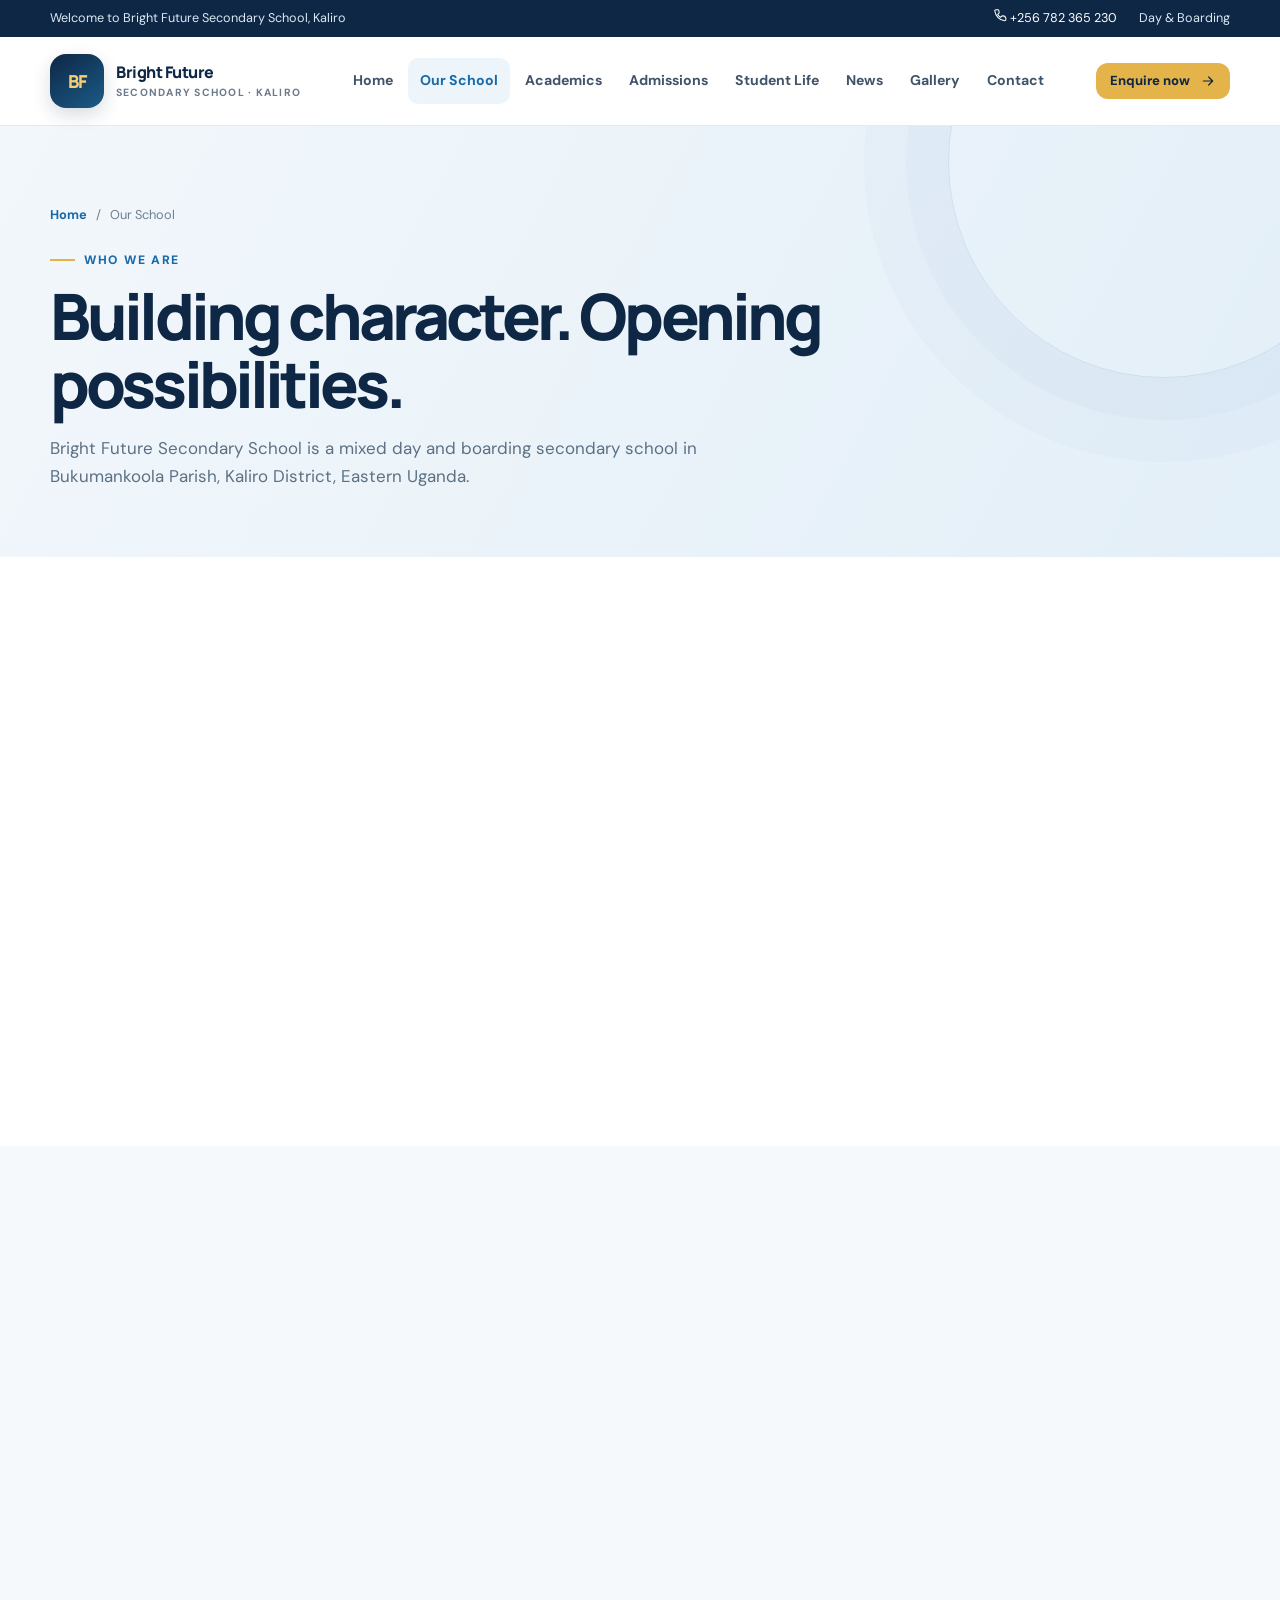
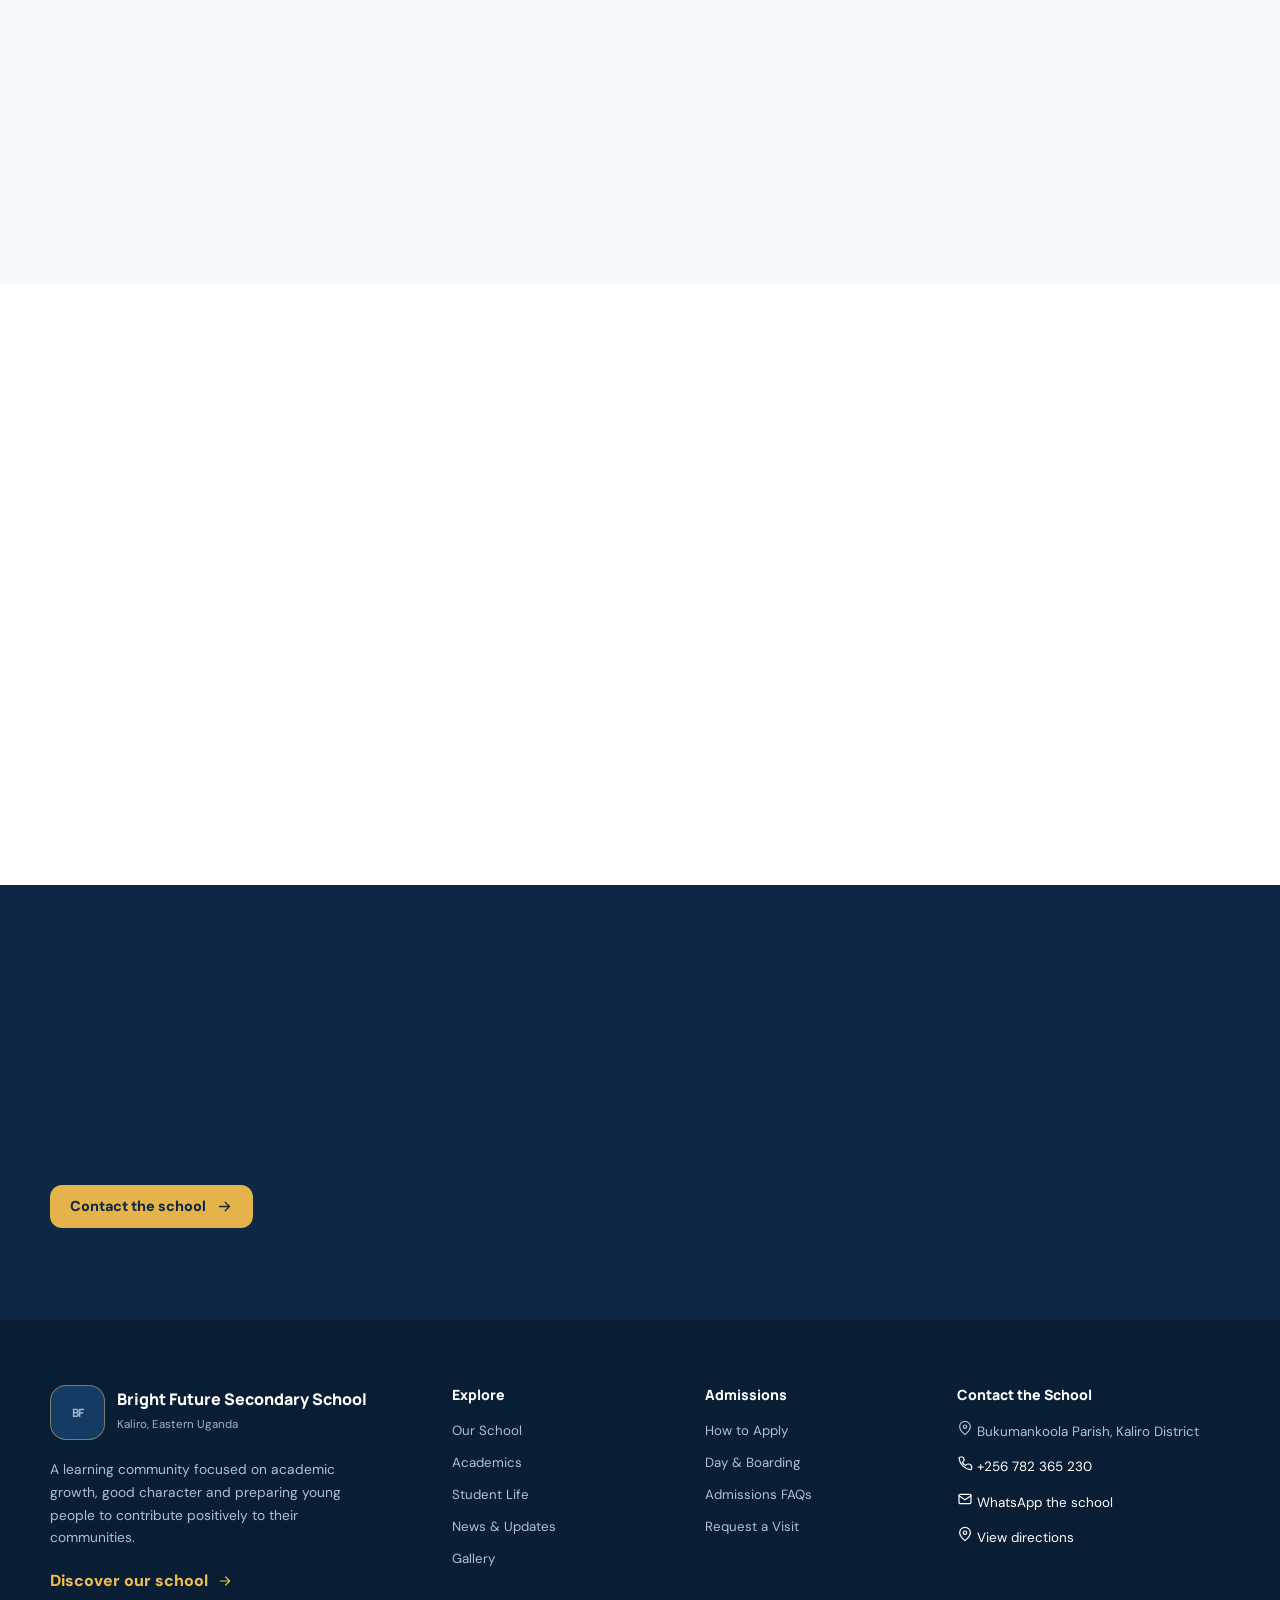
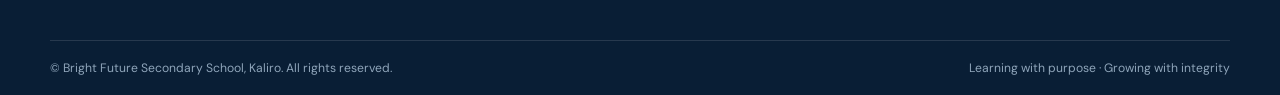
==== commit 663f794b: "Add files via upload Professional website redesign, school information table and responsive upgrades" ====
--- a/about.html
+++ b/about.html
@@ -11,4 +11,5 @@
 <div class="footer-col"><h3>Explore</h3><div class="footer-links"><a href="about.html">Our School</a><a href="academics.html">Academics</a><a href="student-life.html">Student Life</a><a href="news.html">News &amp; Updates</a><a href="gallery.html">Gallery</a></div></div>
 <div class="footer-col"><h3>Admissions</h3><div class="footer-links"><a href="admissions.html">How to Apply</a><a href="admissions.html#day-boarding">Day &amp; Boarding</a><a href="admissions.html#faqs">Admissions FAQs</a><a href="contact.html">Request a Visit</a></div></div>
 <div class="footer-col"><h3>Contact the School</h3><div class="footer-contact"><span><svg width="16" height="16" viewBox="0 0 24 24" fill="none" stroke="currentColor" stroke-width="1.8" stroke-linecap="round" stroke-linejoin="round" aria-hidden="true"><path d="M20 10c0 5-8 12-8 12S4 15 4 10a8 8 0 1 1 16 0Z"/><circle cx="12" cy="10" r="2.5"/></svg> Bukumankoola Parish, Kaliro District</span><a href="tel:+256782365230"><svg width="16" height="16" viewBox="0 0 24 24" fill="none" stroke="currentColor" stroke-width="1.8" stroke-linecap="round" stroke-linejoin="round" aria-hidden="true"><path d="M22 16.9v3a2 2 0 0 1-2.2 2A19.8 19.8 0 0 1 3.1 5.2 2 2 0 0 1 5.1 3h3a2 2 0 0 1 2 1.7l.4 2.7a2 2 0 0 1-.6 1.7L8.1 11a16 16 0 0 0 4.9 4.9l1.9-1.8a2 2 0 0 1 1.7-.6l2.7.4a2 2 0 0 1 1.7 2z"/></svg> +256 782 365 230</a><a href="https://wa.me/256782365230" target="_blank" rel="noopener"><svg width="16" height="16" viewBox="0 0 24 24" fill="none" stroke="currentColor" stroke-width="1.8" stroke-linecap="round" stroke-linejoin="round" aria-hidden="true"><rect x="3" y="5" width="18" height="14" rx="2"/><path d="m3 7 9 6 9-6"/></svg> WhatsApp the school</a><a href="https://www.google.com/maps/search/?api=1&amp;query=VGV3%2B44P%2C+Kaliro%2C+Uganda" target="_blank" rel="noopener"><svg width="16" height="16" viewBox="0 0 24 24" fill="none" stroke="currentColor" stroke-width="1.8" stroke-linecap="round" stroke-linejoin="round" aria-hidden="true"><path d="M20 10c0 5-8 12-8 12S4 15 4 10a8 8 0 1 1 16 0Z"/><circle cx="12" cy="10" r="2.5"/></svg> View directions</a></div></div>
-</div><div class="footer-bottom"><span>© <span data-current-year></span> Bright Future Secondary School, Kaliro. All rights reserved.</span><span>Learning with purpose · Growing with integrity</span></div></div></footer><button class="back-top" type="button" aria-label="Back to top">↑</button><script src="assets/js/main.js" defer></script></body></html>
+</div><div class="footer-bottom"><span>© <span data-current-year></span> Bright Future Secondary School, Kaliro. All rights reserved.</span><span>Learning with purpose · Growing with integrity</span></div></div></footer><button class="back-top" type="button" aria-label="Back to top">↑</button><script src="js/script.js" defer></script>
+</body></html>
--- a/assets/css/styles.css
+++ b/assets/css/styles.css
@@ -2,7 +2,7 @@
 :root{--navy:#0d2745;--navy-2:#143b63;--blue:#1769aa;--blue-2:#2b83c4;--gold:#e4b34a;--gold-2:#f5cf77;--ink:#1b2d40;--muted:#637487;--paper:#f6f9fc;--white:#fff;--line:#e2eaf1;--soft:#eaf3fa;--green:#2f8168;--shadow:0 18px 55px rgba(13,39,69,.11);--radius:22px;--container:1180px}
 *{box-sizing:border-box}html{scroll-behavior:smooth;scroll-padding-top:100px}body{margin:0;font-family:'DM Sans',Arial,sans-serif;color:var(--ink);background:#fff;line-height:1.65;-webkit-font-smoothing:antialiased}img{display:block;max-width:100%}a{color:inherit;text-decoration:none}button,input,select,textarea{font:inherit}button,a,input,select,textarea{-webkit-tap-highlight-color:transparent}button{cursor:pointer}::selection{background:#dbeeff;color:var(--navy)}.container{width:min(var(--container),calc(100% - 44px));margin-inline:auto}.eyebrow{display:inline-flex;align-items:center;gap:9px;color:var(--blue);font-size:.76rem;font-weight:800;letter-spacing:.14em;text-transform:uppercase}.eyebrow:before{content:"";width:25px;height:2px;background:var(--gold)}.section{padding:92px 0}.section--soft{background:var(--paper)}.section--navy{background:var(--navy);color:#fff}.section-heading{max-width:680px;margin:0 0 38px}.section-heading h2{font-family:Manrope,Arial,sans-serif;font-size:clamp(2rem,4vw,3.2rem);line-height:1.13;letter-spacing:-.045em;color:var(--navy);margin:15px 0}.section--navy .section-heading h2{color:#fff}.section-heading p{color:var(--muted);font-size:1.04rem;margin:0}.section--navy .section-heading p{color:#c7d5e3}.text-link{display:inline-flex;align-items:center;gap:9px;color:var(--blue);font-weight:800}.text-link svg{transition:transform .2s}.text-link:hover svg{transform:translateX(4px)}
 /* header */
-.topline{background:var(--navy);color:#dce8f4;font-size:.79rem}.topline-inner{min-height:37px;display:flex;align-items:center;justify-content:space-between;gap:18px}.topline p{margin:0}.topline-right{display:flex;gap:22px;align-items:center}.topline a{color:#fff}.site-header{position:sticky;top:0;z-index:50;background:rgba(255,255,255,.96);backdrop-filter:blur(16px);border-bottom:1px solid rgba(220,231,240,.8);transition:box-shadow .2s}.site-header.is-scrolled{box-shadow:0 8px 30px rgba(13,39,69,.08)}.header-inner{height:88px;display:flex;align-items:center;justify-content:space-between;gap:25px}.brand{display:flex;align-items:center;gap:12px;min-width:245px}.brand img{width:54px;height:54px}.brand-name{font-family:Manrope,Arial,sans-serif;font-size:1rem;line-height:1.12;letter-spacing:-.03em;font-weight:800;color:var(--navy)}.brand-name small{display:block;margin-top:5px;color:#6b7a8b;font-family:'DM Sans',Arial,sans-serif;font-size:.65rem;letter-spacing:.12em;text-transform:uppercase;font-weight:700}.main-nav{display:flex;align-items:center;gap:3px}.main-nav a{padding:11px 12px;border-radius:10px;color:#405469;font-size:.88rem;font-weight:700;white-space:nowrap;transition:background .2s,color .2s}.main-nav a:hover,.main-nav a[aria-current="page"]{background:#edf5fb;color:var(--blue)}.header-actions{display:flex;align-items:center;gap:10px}.btn{display:inline-flex;align-items:center;justify-content:center;gap:10px;border:0;border-radius:12px;padding:13px 20px;font-weight:800;font-size:.9rem;line-height:1.15;transition:transform .18s,box-shadow .18s,background .18s;cursor:pointer}.btn:hover{transform:translateY(-2px);box-shadow:0 10px 24px rgba(13,39,69,.14)}.btn-primary{background:var(--gold);color:var(--navy)}.btn-primary:hover{background:#f0c35e}.btn-blue{background:var(--blue);color:#fff}.btn-blue:hover{background:#10588e}.btn-outline{background:transparent;color:var(--navy);border:1px solid #cbd9e5}.btn-white{background:#fff;color:var(--navy)}.btn-sm{padding:10px 14px;font-size:.82rem}.menu-toggle{display:none;width:46px;height:46px;border:1px solid var(--line);background:#fff;color:var(--navy);border-radius:12px;align-items:center;justify-content:center}.menu-toggle svg{width:23px;height:23px}
+.topline{background:var(--navy);color:#dce8f4;font-size:.79rem}.topline-inner{min-height:37px;display:flex;align-items:center;justify-content:space-between;gap:18px}.topline p{margin:0}.topline-right{display:flex;gap:22px;align-items:center}.topline a{color:#fff}.site-header{position:sticky;top:0;z-index:50;background:rgba(255,255,255,.96);backdrop-filter:blur(16px);border-bottom:1px solid rgba(220,231,240,.8);transition:box-shadow .2s}.site-header.is-scrolled{box-shadow:0 8px 30px rgba(13,39,69,.08)}.header-inner{height:88px;display:flex;align-items:center;justify-content:space-between;gap:25px}.brand{display:flex;align-items:center;gap:12px;min-width:245px}.brand-mark{width:54px;height:54px;flex:0 0 54px;display:grid;place-items:center;border-radius:16px;background:linear-gradient(145deg,var(--navy),#1c5b87);color:var(--gold-2);font:800 1.12rem Manrope,Arial,sans-serif;letter-spacing:-.06em;box-shadow:0 7px 18px rgba(13,39,69,.16)}.brand-name{font-family:Manrope,Arial,sans-serif;font-size:1rem;line-height:1.12;letter-spacing:-.03em;font-weight:800;color:var(--navy)}.brand-name small{display:block;margin-top:5px;color:#6b7a8b;font-family:'DM Sans',Arial,sans-serif;font-size:.65rem;letter-spacing:.12em;text-transform:uppercase;font-weight:700}.main-nav{display:flex;align-items:center;gap:3px}.main-nav a{padding:11px 12px;border-radius:10px;color:#405469;font-size:.88rem;font-weight:700;white-space:nowrap;transition:background .2s,color .2s}.main-nav a:hover,.main-nav a[aria-current="page"]{background:#edf5fb;color:var(--blue)}.header-actions{display:flex;align-items:center;gap:10px}.btn{display:inline-flex;align-items:center;justify-content:center;gap:10px;border:0;border-radius:12px;padding:13px 20px;font-weight:800;font-size:.9rem;line-height:1.15;transition:transform .18s,box-shadow .18s,background .18s;cursor:pointer}.btn:hover{transform:translateY(-2px);box-shadow:0 10px 24px rgba(13,39,69,.14)}.btn-primary{background:var(--gold);color:var(--navy)}.btn-primary:hover{background:#f0c35e}.btn-blue{background:var(--blue);color:#fff}.btn-blue:hover{background:#10588e}.btn-outline{background:transparent;color:var(--navy);border:1px solid #cbd9e5}.btn-white{background:#fff;color:var(--navy)}.btn-sm{padding:10px 14px;font-size:.82rem}.menu-toggle{display:none;width:46px;height:46px;border:1px solid var(--line);background:#fff;color:var(--navy);border-radius:12px;align-items:center;justify-content:center}.menu-toggle svg{width:23px;height:23px}
 /* hero */
 .home-hero{position:relative;overflow:hidden;background:linear-gradient(115deg,#f4f8fc 0%,#f4f8fc 52%,#e6f1fa 100%);padding:66px 0 75px}.home-hero:after{content:"";position:absolute;width:560px;height:560px;border:1px solid rgba(23,105,170,.09);border-radius:50%;right:-170px;top:-180px;box-shadow:0 0 0 54px rgba(23,105,170,.025),0 0 0 108px rgba(23,105,170,.02)}.hero-grid{position:relative;z-index:1;display:grid;grid-template-columns:1fr .94fr;align-items:center;gap:42px}.hero-copy{padding:10px 0}.hero-copy h1{font-family:Manrope,Arial,sans-serif;color:var(--navy);font-size:clamp(2.7rem,5.4vw,4.85rem);line-height:1.035;letter-spacing:-.065em;margin:18px 0 22px;max-width:650px}.hero-copy h1 span{color:var(--blue)}.hero-copy>p{font-size:1.08rem;color:#5e7083;max-width:570px;margin:0 0 29px}.hero-actions{display:flex;flex-wrap:wrap;gap:13px}.hero-meta{display:flex;flex-wrap:wrap;gap:20px;margin-top:34px;padding-top:22px;border-top:1px solid #d9e5ef;color:#53677b;font-size:.83rem;font-weight:700}.meta-item{display:flex;align-items:center;gap:8px}.meta-dot{width:8px;height:8px;border-radius:50%;background:var(--gold)}.hero-art{position:relative}.hero-art>img{width:100%;border-radius:30px;box-shadow:0 28px 70px rgba(13,39,69,.16)}.floating-note{position:absolute;left:-28px;bottom:38px;padding:15px 19px;background:#fff;border:1px solid #e5edf4;box-shadow:var(--shadow);border-radius:16px;display:flex;align-items:center;gap:12px}.floating-note-icon{width:42px;height:42px;background:#fff4d7;color:#9a6a0e;border-radius:12px;display:grid;place-items:center}.floating-note strong{display:block;color:var(--navy);font-size:.9rem}.floating-note span{display:block;color:var(--muted);font-size:.75rem}.hero-badge{position:absolute;right:-19px;top:38px;background:var(--navy);color:#fff;padding:13px 17px;border-radius:14px;font-size:.76rem;font-weight:800;box-shadow:var(--shadow)}
 /* internal page hero */
@@ -26,16 +26,16 @@
 /* faq */
 .faq-list{display:grid;gap:12px}.faq-item{border:1px solid var(--line);border-radius:15px;background:#fff;overflow:hidden}.faq-item summary{list-style:none;cursor:pointer;padding:18px 21px;display:flex;justify-content:space-between;gap:15px;align-items:center;color:var(--navy);font-weight:800}.faq-item summary::-webkit-details-marker{display:none}.faq-item summary:after{content:"+";font-size:1.35rem;color:var(--blue);font-weight:500}.faq-item[open] summary:after{content:"−"}.faq-answer{padding:0 21px 19px;color:var(--muted);font-size:.9rem}.faq-answer p{margin:0}
 /* gallery */
-.gallery-grid{display:grid;grid-template-columns:repeat(3,1fr);gap:18px}.gallery-card{position:relative;display:block;padding:0;border:0;border-radius:19px;overflow:hidden;background:#eaf3fa;text-align:left;cursor:zoom-in;min-height:230px}.gallery-card img{width:100%;height:260px;object-fit:cover;transition:transform .45s}.gallery-card:hover img{transform:scale(1.04)}.gallery-card span{position:absolute;left:0;right:0;bottom:0;padding:36px 18px 17px;color:#fff;background:linear-gradient(transparent,rgba(8,29,49,.8));font-weight:800}.lightbox{border:0;border-radius:20px;padding:0;width:min(900px,calc(100% - 28px));max-height:90vh;background:#0a1e34;color:#fff;box-shadow:0 30px 100px rgba(0,0,0,.4)}.lightbox::backdrop{background:rgba(4,16,29,.84);backdrop-filter:blur(4px)}.lightbox img{width:100%;max-height:75vh;object-fit:contain;background:#08192a}.lightbox-footer{display:flex;align-items:center;justify-content:space-between;gap:15px;padding:15px 18px}.lightbox-footer strong{font-size:.9rem}.lightbox-close{border:1px solid rgba(255,255,255,.25);background:transparent;color:#fff;border-radius:9px;padding:8px 12px;font-weight:700}
+.gallery-grid{display:grid;grid-template-columns:repeat(3,1fr);gap:18px}.gallery-card{position:relative;display:block;padding:0;border:0;border-radius:19px;overflow:hidden;background:#eaf3fa;text-align:left;cursor:zoom-in;min-height:230px}.gallery-card img{width:100%;height:260px;object-fit:cover;transition:transform .45s}.photo-credit{margin:24px 0 0;color:var(--muted);font-size:.82rem}.photo-credit a{color:var(--blue);font-weight:800;text-decoration:underline;text-underline-offset:3px}.gallery-card:hover img{transform:scale(1.04)}.gallery-card span{position:absolute;left:0;right:0;bottom:0;padding:36px 18px 17px;color:#fff;background:linear-gradient(transparent,rgba(8,29,49,.8));font-weight:800}.lightbox{border:0;border-radius:20px;padding:0;width:min(900px,calc(100% - 28px));max-height:90vh;background:#0a1e34;color:#fff;box-shadow:0 30px 100px rgba(0,0,0,.4)}.lightbox::backdrop{background:rgba(4,16,29,.84);backdrop-filter:blur(4px)}.lightbox img{width:100%;max-height:75vh;object-fit:contain;background:#08192a}.lightbox-footer{display:flex;align-items:center;justify-content:space-between;gap:15px;padding:15px 18px}.lightbox-footer strong{font-size:.9rem}.lightbox-close{border:1px solid rgba(255,255,255,.25);background:transparent;color:#fff;border-radius:9px;padding:8px 12px;font-weight:700}
 /* news */
 .news-card{border:1px solid var(--line);border-radius:20px;overflow:hidden;background:#fff;transition:transform .2s,box-shadow .2s}.news-card:hover{transform:translateY(-4px);box-shadow:var(--shadow)}.news-card>img{width:100%;height:210px;object-fit:cover}.news-body{padding:23px}.news-meta{display:flex;gap:10px;flex-wrap:wrap;color:var(--blue);font-size:.74rem;font-weight:800;text-transform:uppercase;letter-spacing:.06em}.news-body h3{font:800 1.2rem/1.3 Manrope;color:var(--navy);margin:11px 0}.news-body p{color:var(--muted);font-size:.9rem;margin:0 0 16px}
 /* contact */
 .contact-grid{display:grid;grid-template-columns:.82fr 1.18fr;gap:24px;align-items:stretch}.contact-stack{display:grid;gap:14px}.contact-item{display:flex;gap:15px;padding:20px;border:1px solid var(--line);border-radius:17px;background:#fff}.contact-item .feature-icon{flex:0 0 48px;width:48px;height:48px;margin:0}.contact-item strong{display:block;color:var(--navy);font-size:.92rem}.contact-item span,.contact-item a{display:block;color:var(--muted);font-size:.85rem}.contact-item a{color:var(--blue);font-weight:700}.map-frame{width:100%;height:340px;border:0;border-radius:20px;background:#eaf3fa}.map-actions{display:flex;gap:10px;flex-wrap:wrap;margin-top:13px}
 /* footer */
-.site-footer{background:#091e35;color:#d5e0eb;padding:65px 0 0}.footer-grid{display:grid;grid-template-columns:1.35fr .8fr .8fr 1fr;gap:34px;padding-bottom:46px}.footer-brand{display:flex;align-items:center;gap:12px;margin-bottom:18px}.footer-brand img{width:55px}.footer-brand strong{display:block;color:#fff;font:800 1rem Manrope}.footer-brand span{font-size:.72rem;color:#9fb3c8}.footer-about{font-size:.86rem;color:#aebfd0;max-width:320px;margin:0 0 19px}.footer-col h3{font:800 .88rem Manrope;color:#fff;margin:0 0 16px}.footer-links{display:grid;gap:10px}.footer-links a{font-size:.83rem;color:#afc1d1;transition:color .2s}.footer-links a:hover{color:var(--gold)}.footer-contact{display:grid;gap:12px;font-size:.84rem;color:#afc1d1}.footer-contact a{color:#fff}.footer-bottom{border-top:1px solid rgba(255,255,255,.12);padding:17px 0;display:flex;justify-content:space-between;gap:18px;flex-wrap:wrap;color:#8fa5ba;font-size:.76rem}.back-top{position:fixed;right:20px;bottom:20px;z-index:40;width:46px;height:46px;display:grid;place-items:center;border-radius:14px;border:0;background:var(--gold);color:var(--navy);box-shadow:var(--shadow);opacity:0;pointer-events:none;transform:translateY(10px);transition:.2s}.back-top.is-visible{opacity:1;pointer-events:auto;transform:translateY(0)}
+.site-footer{background:#091e35;color:#d5e0eb;padding:65px 0 0}.footer-grid{display:grid;grid-template-columns:1.35fr .8fr .8fr 1fr;gap:34px;padding-bottom:46px}.footer-brand{display:flex;align-items:center;gap:12px;margin-bottom:18px}.footer-brand-mark{width:55px;height:55px;flex:0 0 55px;display:grid;place-items:center;border:1px solid rgba(245,207,119,.45);border-radius:16px;background:#143b63;color:var(--gold-2);font:800 1.1rem Manrope,Arial,sans-serif;letter-spacing:-.06em}.footer-brand strong{display:block;color:#fff;font:800 1rem Manrope}.footer-brand span{font-size:.72rem;color:#9fb3c8}.footer-about{font-size:.86rem;color:#aebfd0;max-width:320px;margin:0 0 19px}.footer-col h3{font:800 .88rem Manrope;color:#fff;margin:0 0 16px}.footer-links{display:grid;gap:10px}.footer-links a{font-size:.83rem;color:#afc1d1;transition:color .2s}.footer-links a:hover{color:var(--gold)}.footer-contact{display:grid;gap:12px;font-size:.84rem;color:#afc1d1}.footer-contact a{color:#fff}.footer-bottom{border-top:1px solid rgba(255,255,255,.12);padding:17px 0;display:flex;justify-content:space-between;gap:18px;flex-wrap:wrap;color:#8fa5ba;font-size:.76rem}.back-top{position:fixed;right:20px;bottom:20px;z-index:40;width:46px;height:46px;display:grid;place-items:center;border-radius:14px;border:0;background:var(--gold);color:var(--navy);box-shadow:var(--shadow);opacity:0;pointer-events:none;transform:translateY(10px);transition:.2s}.back-top.is-visible{opacity:1;pointer-events:auto;transform:translateY(0)}
 /* utility */
 .center{text-align:center}.center .section-heading{margin-inline:auto}.center .section-heading .eyebrow{justify-content:center}.muted{color:var(--muted)}.mt-24{margin-top:24px}.mb-0{margin-bottom:0}.spacer-32{height:32px}.reveal{opacity:0;transform:translateY(16px);transition:opacity .55s ease,transform .55s ease}.reveal.is-visible{opacity:1;transform:none}.skip-link{position:absolute;left:10px;top:-60px;z-index:100;background:#fff;color:var(--navy);padding:10px 14px;border-radius:8px}.skip-link:focus{top:10px}.sr-only{position:absolute;width:1px;height:1px;padding:0;margin:-1px;overflow:hidden;clip:rect(0,0,0,0);white-space:nowrap;border:0}@keyframes fadeIn{from{opacity:0;transform:translateY(5px)}to{opacity:1;transform:none}}
 @media(max-width:1100px){.main-nav a{padding:10px 8px;font-size:.82rem}.brand{min-width:215px}.header-actions .btn{padding:11px 14px}.hero-grid{gap:24px}.footer-grid{grid-template-columns:1.2fr 1fr 1fr}.footer-grid>div:last-child{grid-column:2/4}}
-@media(max-width:900px){.topline-inner{justify-content:center}.topline-right{display:none}.header-inner{height:76px}.brand img{width:49px;height:49px}.menu-toggle{display:flex}.header-actions .btn{display:none}.main-nav{position:absolute;left:0;right:0;top:100%;display:flex;flex-direction:column;align-items:stretch;gap:4px;padding:14px 22px 20px;background:#fff;border-bottom:1px solid var(--line);box-shadow:0 18px 35px rgba(13,39,69,.1);opacity:0;visibility:hidden;transform:translateY(-8px);transition:.2s}.main-nav.is-open{opacity:1;visibility:visible;transform:none}.main-nav a{padding:13px 14px;font-size:.92rem}.hero-grid{grid-template-columns:1fr 1fr}.hero-copy h1{font-size:clamp(2.55rem,6vw,4rem)}.floating-note{left:-12px}.card-grid{grid-template-columns:repeat(2,1fr)}.split-grid{gap:36px}.subject-grid{grid-template-columns:repeat(2,1fr)}.steps{grid-template-columns:repeat(2,1fr)}.contact-grid{grid-template-columns:1fr}.gallery-grid{grid-template-columns:repeat(2,1fr)}}
-@media(max-width:640px){.container{width:min(var(--container),calc(100% - 32px))}.topline-inner{min-height:33px;font-size:.71rem}.header-inner{height:70px}.brand{min-width:0;gap:9px}.brand img{width:44px;height:44px}.brand-name{font-size:.88rem}.brand-name small{font-size:.58rem}.home-hero{padding:42px 0 48px}.hero-grid{grid-template-columns:1fr;gap:34px}.hero-copy h1{font-size:clamp(2.45rem,12vw,3.5rem)}.hero-copy>p{font-size:1rem}.hero-art{padding:0 5px 12px}.hero-art>img{border-radius:22px}.hero-badge{right:0;top:18px}.floating-note{left:0;bottom:0;transform:scale(.92);transform-origin:left bottom}.hero-meta{gap:12px;font-size:.76rem}.section{padding:67px 0}.section-heading{margin-bottom:28px}.section-heading h2{font-size:2.15rem}.section-heading p{font-size:.96rem}.page-hero{padding:54px 0 47px}.page-hero h1{font-size:2.55rem}.page-hero p{font-size:.98rem}.card-grid,.value-grid,.timeline,.subject-grid,.steps,.gallery-grid{grid-template-columns:1fr}.feature-card{padding:23px}.split-grid{grid-template-columns:1fr;gap:30px}.image-caption{right:8px;bottom:12px}.info-strip{padding:18px 0}.info-strip-grid{grid-template-columns:1fr;gap:13px}.info-strip-item{border:0;padding:5px 0}.cta-band{padding:32px 25px;display:block}.cta-actions{margin-top:22px}.form-card{padding:22px}.form-grid{grid-template-columns:1fr}.field.full{grid-column:auto}.footer-grid{grid-template-columns:1fr 1fr;gap:28px}.footer-grid>div:first-child{grid-column:1/-1}.footer-grid>div:last-child{grid-column:auto}.footer-bottom{font-size:.72rem}.gallery-card img{height:230px}.contact-grid{gap:18px}.map-frame{height:280px}.hero-actions .btn{flex:1}.page-hero .hero-actions .btn{flex:auto}}
+@media(max-width:900px){.topline-inner{justify-content:center}.topline-right{display:none}.header-inner{height:76px}.brand-mark{width:49px;height:49px;flex-basis:49px}.menu-toggle{display:flex}.header-actions .btn{display:none}.main-nav{position:absolute;left:0;right:0;top:100%;display:flex;flex-direction:column;align-items:stretch;gap:4px;padding:14px 22px 20px;background:#fff;border-bottom:1px solid var(--line);box-shadow:0 18px 35px rgba(13,39,69,.1);opacity:0;visibility:hidden;transform:translateY(-8px);transition:.2s}.main-nav.is-open{opacity:1;visibility:visible;transform:none}.main-nav a{padding:13px 14px;font-size:.92rem}.hero-grid{grid-template-columns:1fr 1fr}.hero-copy h1{font-size:clamp(2.55rem,6vw,4rem)}.floating-note{left:-12px}.card-grid{grid-template-columns:repeat(2,1fr)}.split-grid{gap:36px}.subject-grid{grid-template-columns:repeat(2,1fr)}.steps{grid-template-columns:repeat(2,1fr)}.contact-grid{grid-template-columns:1fr}.gallery-grid{grid-template-columns:repeat(2,1fr)}}
+@media(max-width:640px){.container{width:min(var(--container),calc(100% - 32px))}.topline-inner{min-height:33px;font-size:.71rem}.header-inner{height:70px}.brand{min-width:0;gap:9px}.brand-mark{width:44px;height:44px;flex-basis:44px}.brand-name{font-size:.88rem}.brand-name small{font-size:.58rem}.home-hero{padding:42px 0 48px}.hero-grid{grid-template-columns:1fr;gap:34px}.hero-copy h1{font-size:clamp(2.45rem,12vw,3.5rem)}.hero-copy>p{font-size:1rem}.hero-art{padding:0 5px 12px}.hero-art>img{border-radius:22px}.hero-badge{right:0;top:18px}.floating-note{left:0;bottom:0;transform:scale(.92);transform-origin:left bottom}.hero-meta{gap:12px;font-size:.76rem}.section{padding:67px 0}.section-heading{margin-bottom:28px}.section-heading h2{font-size:2.15rem}.section-heading p{font-size:.96rem}.page-hero{padding:54px 0 47px}.page-hero h1{font-size:2.55rem}.page-hero p{font-size:.98rem}.card-grid,.value-grid,.timeline,.subject-grid,.steps,.gallery-grid{grid-template-columns:1fr}.feature-card{padding:23px}.split-grid{grid-template-columns:1fr;gap:30px}.image-caption{right:8px;bottom:12px}.info-strip{padding:18px 0}.info-strip-grid{grid-template-columns:1fr;gap:13px}.info-strip-item{border:0;padding:5px 0}.cta-band{padding:32px 25px;display:block}.cta-actions{margin-top:22px}.form-card{padding:22px}.form-grid{grid-template-columns:1fr}.field.full{grid-column:auto}.footer-grid{grid-template-columns:1fr 1fr;gap:28px}.footer-grid>div:first-child{grid-column:1/-1}.footer-grid>div:last-child{grid-column:auto}.footer-bottom{font-size:.72rem}.gallery-card img{height:230px}.contact-grid{gap:18px}.map-frame{height:280px}.hero-actions .btn{flex:1}.page-hero .hero-actions .btn{flex:auto}}
 @media(prefers-reduced-motion:reduce){*,*::before,*::after{scroll-behavior:auto!important;animation-duration:.01ms!important;animation-iteration-count:1!important;transition-duration:.01ms!important}.reveal{opacity:1;transform:none}}
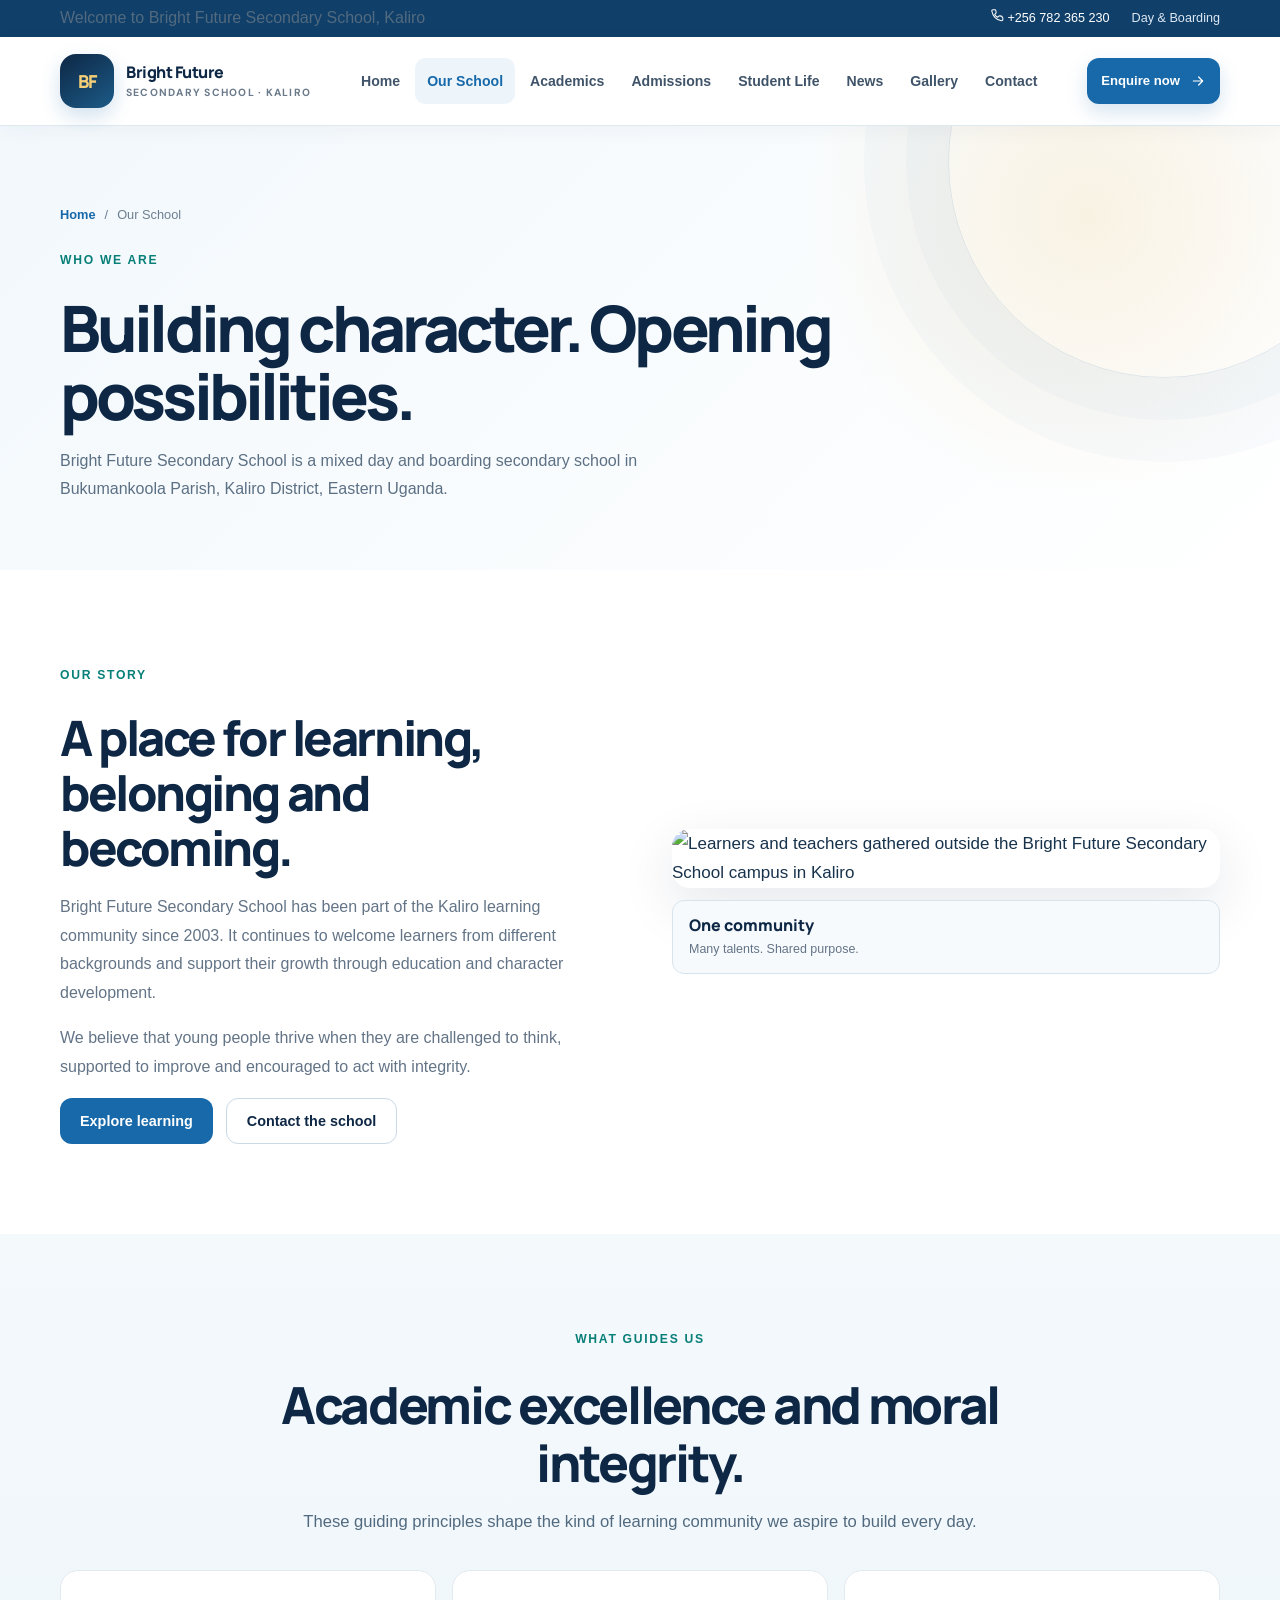
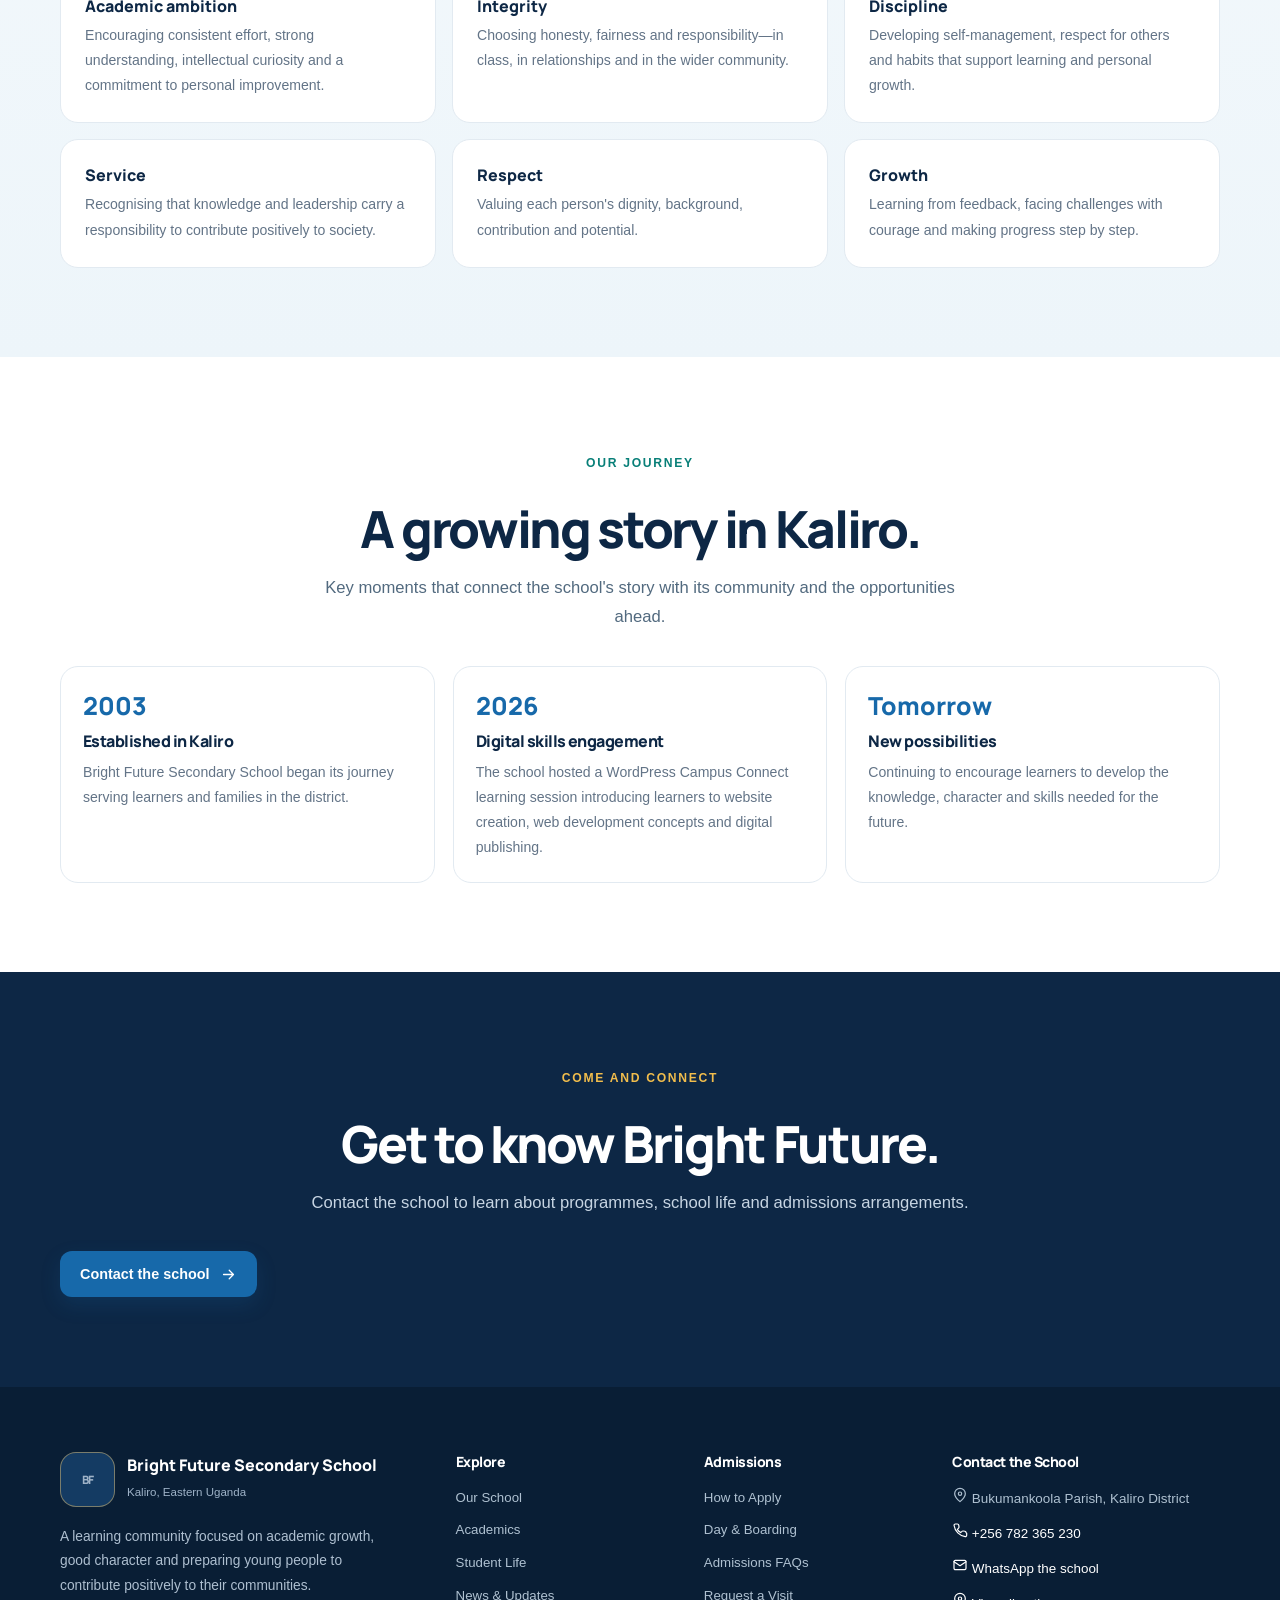
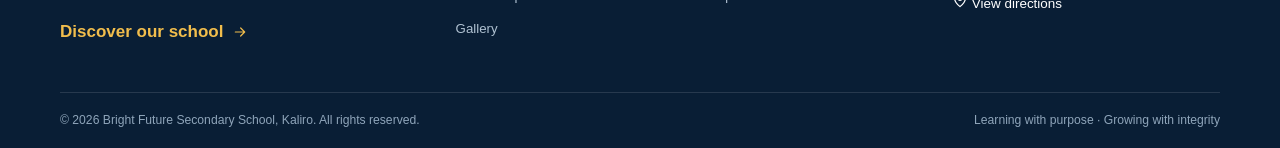
==== commit 343fc804: "Add files via upload" ====
--- a/about.html
+++ b/about.html
@@ -11,5 +11,6 @@
 <div class="footer-col"><h3>Explore</h3><div class="footer-links"><a href="about.html">Our School</a><a href="academics.html">Academics</a><a href="student-life.html">Student Life</a><a href="news.html">News &amp; Updates</a><a href="gallery.html">Gallery</a></div></div>
 <div class="footer-col"><h3>Admissions</h3><div class="footer-links"><a href="admissions.html">How to Apply</a><a href="admissions.html#day-boarding">Day &amp; Boarding</a><a href="admissions.html#faqs">Admissions FAQs</a><a href="contact.html">Request a Visit</a></div></div>
 <div class="footer-col"><h3>Contact the School</h3><div class="footer-contact"><span><svg width="16" height="16" viewBox="0 0 24 24" fill="none" stroke="currentColor" stroke-width="1.8" stroke-linecap="round" stroke-linejoin="round" aria-hidden="true"><path d="M20 10c0 5-8 12-8 12S4 15 4 10a8 8 0 1 1 16 0Z"/><circle cx="12" cy="10" r="2.5"/></svg> Bukumankoola Parish, Kaliro District</span><a href="tel:+256782365230"><svg width="16" height="16" viewBox="0 0 24 24" fill="none" stroke="currentColor" stroke-width="1.8" stroke-linecap="round" stroke-linejoin="round" aria-hidden="true"><path d="M22 16.9v3a2 2 0 0 1-2.2 2A19.8 19.8 0 0 1 3.1 5.2 2 2 0 0 1 5.1 3h3a2 2 0 0 1 2 1.7l.4 2.7a2 2 0 0 1-.6 1.7L8.1 11a16 16 0 0 0 4.9 4.9l1.9-1.8a2 2 0 0 1 1.7-.6l2.7.4a2 2 0 0 1 1.7 2z"/></svg> +256 782 365 230</a><a href="https://wa.me/256782365230" target="_blank" rel="noopener"><svg width="16" height="16" viewBox="0 0 24 24" fill="none" stroke="currentColor" stroke-width="1.8" stroke-linecap="round" stroke-linejoin="round" aria-hidden="true"><rect x="3" y="5" width="18" height="14" rx="2"/><path d="m3 7 9 6 9-6"/></svg> WhatsApp the school</a><a href="https://www.google.com/maps/search/?api=1&amp;query=VGV3%2B44P%2C+Kaliro%2C+Uganda" target="_blank" rel="noopener"><svg width="16" height="16" viewBox="0 0 24 24" fill="none" stroke="currentColor" stroke-width="1.8" stroke-linecap="round" stroke-linejoin="round" aria-hidden="true"><path d="M20 10c0 5-8 12-8 12S4 15 4 10a8 8 0 1 1 16 0Z"/><circle cx="12" cy="10" r="2.5"/></svg> View directions</a></div></div>
-</div><div class="footer-bottom"><span>© <span data-current-year></span> Bright Future Secondary School, Kaliro. All rights reserved.</span><span>Learning with purpose · Growing with integrity</span></div></div></footer><button class="back-top" type="button" aria-label="Back to top">↑</button><script src="js/script.js" defer></script>
+</div><div class="footer-bottom"><span>© <span data-current-year></span> Bright Future Secondary School, Kaliro. All rights reserved.</span><span>Learning with purpose · Growing with integrity</span></div></div></footer><button class="back-top" type="button" aria-label="Back to top">↑</button>
+<script src="js/script.js" defer></script>
 </body></html>
--- a/assets/css/styles.css
+++ b/assets/css/styles.css
@@ -39,3 +39,197 @@
 @media(max-width:900px){.topline-inner{justify-content:center}.topline-right{display:none}.header-inner{height:76px}.brand-mark{width:49px;height:49px;flex-basis:49px}.menu-toggle{display:flex}.header-actions .btn{display:none}.main-nav{position:absolute;left:0;right:0;top:100%;display:flex;flex-direction:column;align-items:stretch;gap:4px;padding:14px 22px 20px;background:#fff;border-bottom:1px solid var(--line);box-shadow:0 18px 35px rgba(13,39,69,.1);opacity:0;visibility:hidden;transform:translateY(-8px);transition:.2s}.main-nav.is-open{opacity:1;visibility:visible;transform:none}.main-nav a{padding:13px 14px;font-size:.92rem}.hero-grid{grid-template-columns:1fr 1fr}.hero-copy h1{font-size:clamp(2.55rem,6vw,4rem)}.floating-note{left:-12px}.card-grid{grid-template-columns:repeat(2,1fr)}.split-grid{gap:36px}.subject-grid{grid-template-columns:repeat(2,1fr)}.steps{grid-template-columns:repeat(2,1fr)}.contact-grid{grid-template-columns:1fr}.gallery-grid{grid-template-columns:repeat(2,1fr)}}
 @media(max-width:640px){.container{width:min(var(--container),calc(100% - 32px))}.topline-inner{min-height:33px;font-size:.71rem}.header-inner{height:70px}.brand{min-width:0;gap:9px}.brand-mark{width:44px;height:44px;flex-basis:44px}.brand-name{font-size:.88rem}.brand-name small{font-size:.58rem}.home-hero{padding:42px 0 48px}.hero-grid{grid-template-columns:1fr;gap:34px}.hero-copy h1{font-size:clamp(2.45rem,12vw,3.5rem)}.hero-copy>p{font-size:1rem}.hero-art{padding:0 5px 12px}.hero-art>img{border-radius:22px}.hero-badge{right:0;top:18px}.floating-note{left:0;bottom:0;transform:scale(.92);transform-origin:left bottom}.hero-meta{gap:12px;font-size:.76rem}.section{padding:67px 0}.section-heading{margin-bottom:28px}.section-heading h2{font-size:2.15rem}.section-heading p{font-size:.96rem}.page-hero{padding:54px 0 47px}.page-hero h1{font-size:2.55rem}.page-hero p{font-size:.98rem}.card-grid,.value-grid,.timeline,.subject-grid,.steps,.gallery-grid{grid-template-columns:1fr}.feature-card{padding:23px}.split-grid{grid-template-columns:1fr;gap:30px}.image-caption{right:8px;bottom:12px}.info-strip{padding:18px 0}.info-strip-grid{grid-template-columns:1fr;gap:13px}.info-strip-item{border:0;padding:5px 0}.cta-band{padding:32px 25px;display:block}.cta-actions{margin-top:22px}.form-card{padding:22px}.form-grid{grid-template-columns:1fr}.field.full{grid-column:auto}.footer-grid{grid-template-columns:1fr 1fr;gap:28px}.footer-grid>div:first-child{grid-column:1/-1}.footer-grid>div:last-child{grid-column:auto}.footer-bottom{font-size:.72rem}.gallery-card img{height:230px}.contact-grid{gap:18px}.map-frame{height:280px}.hero-actions .btn{flex:1}.page-hero .hero-actions .btn{flex:auto}}
 @media(prefers-reduced-motion:reduce){*,*::before,*::after{scroll-behavior:auto!important;animation-duration:.01ms!important;animation-iteration-count:1!important;transition-duration:.01ms!important}.reveal{opacity:1;transform:none}}
+
+
+/* ===== Bright Future 2026 visual refresh and assignment components ===== */
+:root {
+  --bf-ink: #17324d;
+  --bf-muted: #52677c;
+  --bf-blue: #1769aa;
+  --bf-blue-deep: #104d82;
+  --bf-teal: #0c9488;
+  --bf-gold: #f2b544;
+  --bf-coral: #ed765c;
+  --bf-surface: #ffffff;
+  --bf-soft: #f2f8fc;
+  --bf-border: #dce8f0;
+  --bf-shadow: 0 14px 38px rgba(20, 54, 83, .09);
+}
+html { scroll-behavior: smooth; }
+body { color: var(--bf-ink); background: #fff; font-size: 16px; line-height: 1.7; }
+h1, h2, h3, h4 { color: var(--bf-ink); line-height: 1.18; letter-spacing: -.025em; }
+h1 { font-size: clamp(2.35rem, 5vw, 4.6rem); }
+h2 { font-size: clamp(1.9rem, 3.5vw, 3rem); }
+h3 { font-size: clamp(1.2rem, 2vw, 1.55rem); }
+p, li, label, input, select, textarea, button { font-size: 1rem; }
+a { text-underline-offset: 3px; }
+button, .button { min-height: 46px; }
+.section-pad { padding: clamp(3rem, 6vw, 5.5rem) max(1.15rem, calc((100% - 1160px)/2)); }
+.section-heading { max-width: 760px; margin: 0 auto 2.1rem; text-align: center; }
+.section-heading p { color: var(--bf-muted); font-size: 1.08rem; }
+.eyebrow { display: inline-block; margin-bottom: .7rem; color: var(--bf-teal); font-size: .78rem; font-weight: 800; letter-spacing: .13em; text-transform: uppercase; }
+.course-grid { display: grid; grid-template-columns: repeat(4, minmax(0, 1fr)); gap: 1.1rem; }
+.course-card, .fee-panel, .media-card, .registration-form { padding: 1.4rem; border: 1px solid var(--bf-border); border-radius: 20px; background: var(--bf-surface); box-shadow: var(--bf-shadow); }
+.course-card { display: flex; flex-direction: column; align-items: flex-start; gap: .65rem; }
+.course-card p { color: var(--bf-muted); flex: 1; }
+.course-tag { padding: .28rem .65rem; border-radius: 99px; color: #086b64; background: #e2f7f3; font-size: .75rem; font-weight: 800; }
+.button-outline { display: inline-flex; align-items: center; justify-content: center; padding: .65rem 1rem; border: 1px solid var(--bf-blue); border-radius: 10px; color: var(--bf-blue); background: #fff; font-weight: 750; text-decoration: none; cursor: pointer; }
+.button-outline:hover { color: #fff; background: var(--bf-blue); }
+.course-tools { display: grid; grid-template-columns: 1.15fr .85fr; gap: 1.5rem; margin-top: 2rem; align-items: start; }
+.table-wrap { overflow-x: auto; border: 1px solid var(--bf-border); border-radius: 14px; }
+.comparison-table { width: 100%; border-collapse: collapse; background: #fff; }
+.comparison-table th, .comparison-table td { padding: .9rem 1rem; border-bottom: 1px solid var(--bf-border); text-align: left; }
+.comparison-table th { color: #fff; background: var(--bf-blue-deep); }
+.comparison-table tr:nth-child(even) td { background: var(--bf-soft); }
+.fee-panel { background: linear-gradient(145deg, #f2fbff, #fff 72%); }
+.fee-panel label, .registration-form label { display: block; margin: .9rem 0 .35rem; font-weight: 750; }
+.fee-panel input, .fee-panel select, .registration-form input, .registration-form select, .registration-form textarea { width: 100%; min-height: 48px; padding: .7rem .85rem; border: 1px solid #cbdbe7; border-radius: 10px; color: var(--bf-ink); background: #fff; }
+.course-detail { min-height: 76px; margin: .9rem 0; padding: .9rem; border-radius: 12px; background: #eaf6fb; }
+.course-detail p { margin: .3rem 0; }
+.total-line { display: flex; justify-content: space-between; gap: 1rem; margin-top: 1.2rem; padding: 1rem 0; border-top: 1px solid var(--bf-border); font-size: 1.08rem; }
+.total-line strong { color: var(--bf-teal); font-size: 1.25rem; }
+.fine-print { color: #66798b; font-size: .84rem; line-height: 1.55; }
+.registration-section { background: var(--bf-soft); }
+.registration-form { max-width: 900px; margin: 0 auto; }
+.form-grid { display: grid; grid-template-columns: repeat(2, minmax(0, 1fr)); gap: .4rem 1.2rem; }
+.form-message { margin-top: 1rem; padding: .9rem 1rem; border-radius: 12px; font-weight: 650; }
+.form-message:empty { display: none; }
+.form-message.error { color: #8c2b20; background: #fff0ed; }
+.form-message.success { color: #075d4e; background: #e5f8f2; }
+.media-section { background: #f7fbfe; }
+.media-grid { display: grid; grid-template-columns: repeat(2, minmax(0, 1fr)); gap: 1.4rem; max-width: 1000px; margin: auto; }
+.media-card video { display: block; width: 100%; max-height: 340px; border-radius: 14px; background: #e7eef4; }
+.media-card audio { display: block; width: 100%; margin: 1.2rem 0; }
+.media-icon { display: inline-grid; width: 46px; height: 46px; place-items: center; border-radius: 14px; color: #fff; background: linear-gradient(135deg, var(--bf-blue), var(--bf-teal)); font-size: 1.35rem; }
+@media (max-width: 900px) {
+  .course-grid { grid-template-columns: repeat(2, minmax(0, 1fr)); }
+  .course-tools { grid-template-columns: 1fr; }
+}
+@media (max-width: 640px) {
+  body { font-size: 15.5px; }
+  .course-grid, .media-grid, .form-grid { grid-template-columns: 1fr; }
+  .section-pad { padding: 3rem 1rem; }
+  .course-card, .fee-panel, .media-card, .registration-form { padding: 1.1rem; border-radius: 16px; }
+  .comparison-table th, .comparison-table td { padding: .7rem; font-size: .9rem; }
+  .button, button { width: 100%; }
+  nav ul.is-open, .main-nav.is-open, .nav-links.is-open { display: flex !important; flex-direction: column; gap: .5rem; }
+}
+
+
+/* ===== Professional readability and responsive polish ===== */
+:root {
+  --bf-ink: #18334d;
+  --bf-muted: #536b80;
+  --bf-blue: #1769aa;
+  --bf-blue-deep: #104b7c;
+  --bf-teal: #087f78;
+  --bf-gold: #efb64b;
+  --bf-soft: #f3f8fc;
+  --bf-line: #d9e5ee;
+  --bf-shadow-soft: 0 18px 48px rgba(17, 52, 79, .10);
+}
+html { scroll-padding-top: 92px; }
+body { color: var(--bf-ink); font-size: 16px; line-height: 1.72; text-rendering: optimizeLegibility; }
+body, button, input, select, textarea { font-family: Inter, "Segoe UI", Roboto, Arial, sans-serif; }
+p, li { color: var(--bf-muted); line-height: 1.78; }
+strong, b { color: var(--bf-ink); }
+h1, h2, h3, h4 { color: var(--bf-ink); font-weight: 800; line-height: 1.16; letter-spacing: -.032em; }
+h1 { font-size: clamp(2.45rem, 5.3vw, 4.65rem); }
+h2 { font-size: clamp(1.95rem, 3.5vw, 3.05rem); }
+h3 { font-size: clamp(1.18rem, 2vw, 1.52rem); }
+.container { width: min(1160px, calc(100% - 44px)); }
+.section { padding-block: clamp(3.5rem, 7vw, 6rem); }
+.section--soft, .school-facts-section { background: linear-gradient(180deg, #f4f9fc 0%, #edf5fa 100%); }
+.section-heading { max-width: 780px; }
+.section-heading p { max-width: 680px; margin-inline: auto; font-size: 1.04rem; }
+.eyebrow { color: var(--bf-teal); font-size: .76rem; font-weight: 850; letter-spacing: .14em; }
+.topline { background: #103f69; }
+.site-header { border-bottom: 1px solid rgba(217,229,238,.85); box-shadow: 0 5px 20px rgba(15,45,72,.035); }
+.site-header.is-scrolled { box-shadow: 0 12px 30px rgba(15,45,72,.12); }
+.brand-mark { box-shadow: 0 8px 20px rgba(23,105,170,.20); }
+.main-nav a { font-weight: 700; }
+.main-nav a[aria-current="page"] { color: var(--bf-blue); }
+.btn, .button, .button-outline { min-height: 48px; font-weight: 750; transition: transform .2s ease, box-shadow .2s ease, background .2s ease; }
+.btn:hover, .button:hover, .button-outline:hover { transform: translateY(-2px); }
+.btn-primary { box-shadow: 0 8px 20px rgba(23,105,170,.18); }
+.home-hero { background: radial-gradient(circle at 88% 12%, rgba(239,182,75,.14), transparent 28%), linear-gradient(135deg, #f5faff 0%, #fff 58%, #f0f8fb 100%); }
+.hero-copy>p { max-width: 620px; font-size: clamp(1rem, 1.4vw, 1.12rem); }
+.hero-art>img { box-shadow: var(--bf-shadow-soft); }
+.info-strip { border-block: 1px solid var(--bf-line); background: #fff; }
+.feature-card, .value-card, .course-card, .media-card, .form-card, .registration-form { border: 1px solid var(--bf-line); box-shadow: 0 8px 28px rgba(17,52,79,.055); }
+.feature-card, .course-card, .value-card { transition: transform .22s ease, box-shadow .22s ease, border-color .22s ease; }
+.feature-card:hover, .course-card:hover, .value-card:hover { transform: translateY(-4px); border-color: #b8d2e4; box-shadow: var(--bf-shadow-soft); }
+.feature-card p, .copy-panel p, .page-hero p { font-size: 1rem; }
+.text-link { font-weight: 800; }
+.page-hero { background: radial-gradient(circle at 85% 20%, rgba(239,182,75,.15), transparent 25%), linear-gradient(135deg, #f2f8fc, #fff); }
+.page-hero h1 { max-width: 900px; }
+input, select, textarea { font: inherit; }
+input:focus, select:focus, textarea:focus, button:focus-visible, a:focus-visible { outline: 3px solid rgba(23,105,170,.28); outline-offset: 3px; }
+img { max-width: 100%; }
+.school-table-card { max-width: 900px; margin: 0 auto; padding: clamp(1.1rem, 3vw, 2rem); border: 1px solid #dce8f0; border-radius: 22px; background: #fff; box-shadow: var(--bf-shadow-soft); }
+.school-table-heading { display: flex; align-items: center; justify-content: space-between; gap: 1rem; padding: .2rem .2rem 1.1rem; }
+.school-table-heading h3 { margin: .25rem 0 0; }
+.table-kicker { color: var(--bf-teal); font-size: .7rem; font-weight: 850; letter-spacing: .16em; }
+.table-mark { display: grid; width: 52px; height: 52px; place-items: center; border-radius: 16px; color: #fff; background: linear-gradient(135deg, var(--bf-blue), var(--bf-teal)); font-weight: 900; letter-spacing: -.04em; }
+.school-table-wrap { border-radius: 14px; }
+.school-facts-table { width: 100%; border-collapse: collapse; background: #fff; }
+.school-facts-table caption { padding: .7rem 1rem; color: #607589; text-align: left; font-size: .86rem; }
+.school-facts-table th, .school-facts-table td { padding: 1rem 1.1rem; border-bottom: 1px solid #e5edf3; text-align: left; vertical-align: top; }
+.school-facts-table th { width: 34%; color: #214967; background: #f1f7fb; font-weight: 800; }
+.school-facts-table td { color: #405a70; }
+.school-facts-table tr:last-child th, .school-facts-table tr:last-child td { border-bottom: 0; }
+.school-facts-table a { color: #1265a2; font-weight: 750; text-decoration-thickness: 1px; }
+.table-note { margin: 1rem .2rem 0; font-size: .86rem; }
+.footer { background: #103653; }
+.footer p, .footer li, .footer small { color: #d3e2ec; }
+.footer a { color: #fff; }
+@media (max-width: 900px) {
+  .container { width: min(100% - 36px, 760px); }
+  .main-nav { z-index: 50; }
+}
+@media (max-width: 640px) {
+  body { font-size: 15.5px; }
+  .container { width: calc(100% - 32px); }
+  .section { padding-block: 3.4rem; }
+  .section-heading h2 { font-size: clamp(1.85rem, 8vw, 2.35rem); }
+  .school-table-card { padding: 1rem; border-radius: 17px; }
+  .school-table-wrap { overflow: visible; border: 0; }
+  .school-facts-table, .school-facts-table tbody, .school-facts-table tr, .school-facts-table th, .school-facts-table td { display: block; width: 100%; }
+  .school-facts-table tr { overflow: hidden; margin-bottom: .7rem; border: 1px solid #e1eaf1; border-radius: 12px; }
+  .school-facts-table th { padding: .65rem .85rem .15rem; border: 0; background: #f2f8fc; font-size: .82rem; }
+  .school-facts-table td { padding: .25rem .85rem .75rem; border: 0; font-size: .96rem; }
+  .school-facts-table caption { padding: .25rem .2rem .8rem; }
+  .table-note { font-size: .82rem; }
+  .footer-grid { gap: 1.5rem; }
+}
+@media (prefers-reduced-motion: reduce) {
+  *, *::before, *::after { scroll-behavior: auto !important; transition-duration: .01ms !important; }
+}
+
+
+/* FINAL WORKING RELEASE — navigation, readability and complete-image presentation */
+:root{--bf-ink:#17324b;--bf-muted:#526a7f;--bf-blue:#1769aa;--bf-teal:#087f78;--bf-gold:#eab64f;--bf-line:#d8e4ed;--bf-soft:#f3f8fc}
+html{scroll-behavior:smooth;scroll-padding-top:100px}body{font-size:17px;line-height:1.72;color:var(--bf-ink)}
+p,li{font-size:1rem;line-height:1.78;color:var(--bf-muted)}
+h1{font-size:clamp(2.8rem,5.8vw,5rem);line-height:1.08;font-weight:850}h2{font-size:clamp(2.1rem,4vw,3.35rem);line-height:1.14;font-weight:850}h3{font-size:clamp(1.25rem,2vw,1.65rem);line-height:1.25;font-weight:800}
+/* Mobile menu is visible only after the real toggle has opened it. */
+.menu-toggle{display:none!important;width:50px;height:50px;min-width:50px;border:1px solid #cbd9e5!important;border-radius:13px!important;background:#fff!important;color:#123b5b!important;align-items:center;justify-content:center;cursor:pointer;position:relative;z-index:75;padding:0!important}
+.menu-toggle svg{width:25px;height:25px;display:block}
+@media(max-width:900px){.menu-toggle{display:flex!important}.header-actions .btn{display:none!important}.site-header{position:sticky;top:0;z-index:100}.header-inner{position:relative}.main-nav{position:absolute!important;top:100%!important;left:-16px!important;right:-16px!important;display:flex!important;flex-direction:column!important;align-items:stretch!important;gap:4px!important;padding:12px 18px 18px!important;background:#fff!important;border:1px solid #dce7ef!important;border-top:0!important;border-radius:0 0 18px 18px!important;box-shadow:0 18px 38px rgba(14,43,67,.16)!important;opacity:0!important;visibility:hidden!important;pointer-events:none!important;transform:translateY(-8px)!important;max-height:calc(100vh - 90px);overflow-y:auto;transition:opacity .18s ease,transform .18s ease,visibility .18s ease!important}.main-nav.is-open{opacity:1!important;visibility:visible!important;pointer-events:auto!important;transform:translateY(0)!important}.main-nav a{display:block!important;padding:13px 14px!important;border-radius:10px!important;font-size:1rem!important;color:#203e58!important}.main-nav a:hover,.main-nav a[aria-current=page]{background:#edf5fb!important;color:#075d98!important}.menu-open{overflow:hidden}}
+@media(min-width:901px){.menu-toggle{display:none!important}.main-nav{position:static!important;opacity:1!important;visibility:visible!important;pointer-events:auto!important;transform:none!important}}
+/* Never crop school photographs to fit a fixed-height card or caption overlay. */
+.hero-art>img,.image-panel img,.gallery-card img,.feature-card img,.media-card img{display:block;width:100%;height:auto!important;max-height:none!important;object-fit:contain!important;object-position:center!important;border-radius:18px}
+.gallery-card{height:auto!important;min-height:0!important;overflow:visible!important;background:#fff!important;border:1px solid var(--bf-line)!important;border-radius:16px!important;cursor:zoom-in}
+.gallery-card img{border-radius:15px 15px 0 0!important;transform:none!important}
+.gallery-card span{position:static!important;display:block;padding:14px 16px!important;color:#17324b!important;background:#fff!important;line-height:1.45}
+.image-panel{display:flex;flex-direction:column;gap:12px}.image-caption{position:static!important;max-width:none!important;margin:0!important;padding:13px 16px!important;border:1px solid var(--bf-line);border-radius:12px!important;box-shadow:none!important;background:#f7fafc!important}
+.hero-art{min-width:0}.hero-art>img{border-radius:22px!important}.hero-badge,.floating-note{max-width:calc(100% - 24px)}
+.school-table-card,.form-card,.registration-form,.fee-panel,.media-card,.course-card{background:#fff;border:1px solid var(--bf-line);border-radius:18px;box-shadow:0 10px 30px rgba(17,52,79,.07)}
+.school-facts-table{width:100%;border-collapse:collapse}.school-facts-table th,.school-facts-table td,.comparison-table th,.comparison-table td{padding:13px 15px;border-bottom:1px solid #e2ebf2;text-align:left;vertical-align:top;line-height:1.55}.school-facts-table th,.comparison-table th{background:#edf5fa;color:#183d59;font-weight:800}.school-facts-table td,.comparison-table td{color:#40596e}
+input,select,textarea{width:100%;min-height:48px;border:1px solid #bdcdda;border-radius:10px;padding:11px 13px;background:#fff;color:#17324b;font:inherit}textarea{min-height:130px;resize:vertical}label{display:block;margin-bottom:6px;font-weight:750;color:#203e58}.button,button,.btn{min-height:46px;cursor:pointer}.button-primary,.btn-primary{background:#1769aa;color:#fff}.button-primary:hover,.btn-primary:hover{background:#105587;color:#fff}
+.form-message{padding:12px 14px;margin-top:12px;border-radius:10px;font-weight:650}.form-message.error{background:#fff1f0;color:#9b2722;border:1px solid #f1c4c0}.form-message.success{background:#eaf7f0;color:#17633c;border:1px solid #b8e1c9}
+.media-card video,.media-card audio{display:block;width:100%;max-width:100%;margin:14px 0;border-radius:12px}.media-card video{height:auto;aspect-ratio:16/9;object-fit:contain;background:#10283c}
+.lightbox{max-width:min(1100px,96vw);max-height:94vh}.lightbox img{display:block;width:100%;height:auto;max-height:78vh;object-fit:contain!important}
+:focus-visible{outline:3px solid rgba(23,105,170,.45)!important;outline-offset:3px!important}
+@media(max-width:640px){body{font-size:16px}.container{width:calc(100% - 30px)}h1{font-size:clamp(2.55rem,11vw,3.65rem)}h2{font-size:clamp(1.9rem,8vw,2.55rem)}.hero-art{padding:0!important}.hero-badge{position:static!important;display:inline-block;margin:12px 0 0}.floating-note{position:static!important;transform:none!important;margin:12px 0 0;max-width:100%}.school-table-wrap{overflow-x:auto}.school-facts-table{min-width:0}.school-facts-table th,.school-facts-table td{padding:10px 12px}.gallery-grid{grid-template-columns:1fr!important}.gallery-card img{height:auto!important}.hero-actions .btn{flex:1 1 100%}.button,button{max-width:100%}.footer-grid{grid-template-columns:1fr!important}.footer-grid>div{grid-column:auto!important}}
+@media(prefers-reduced-motion:reduce){html{scroll-behavior:auto}*,*::before,*::after{animation-duration:.01ms!important;transition-duration:.01ms!important}}
